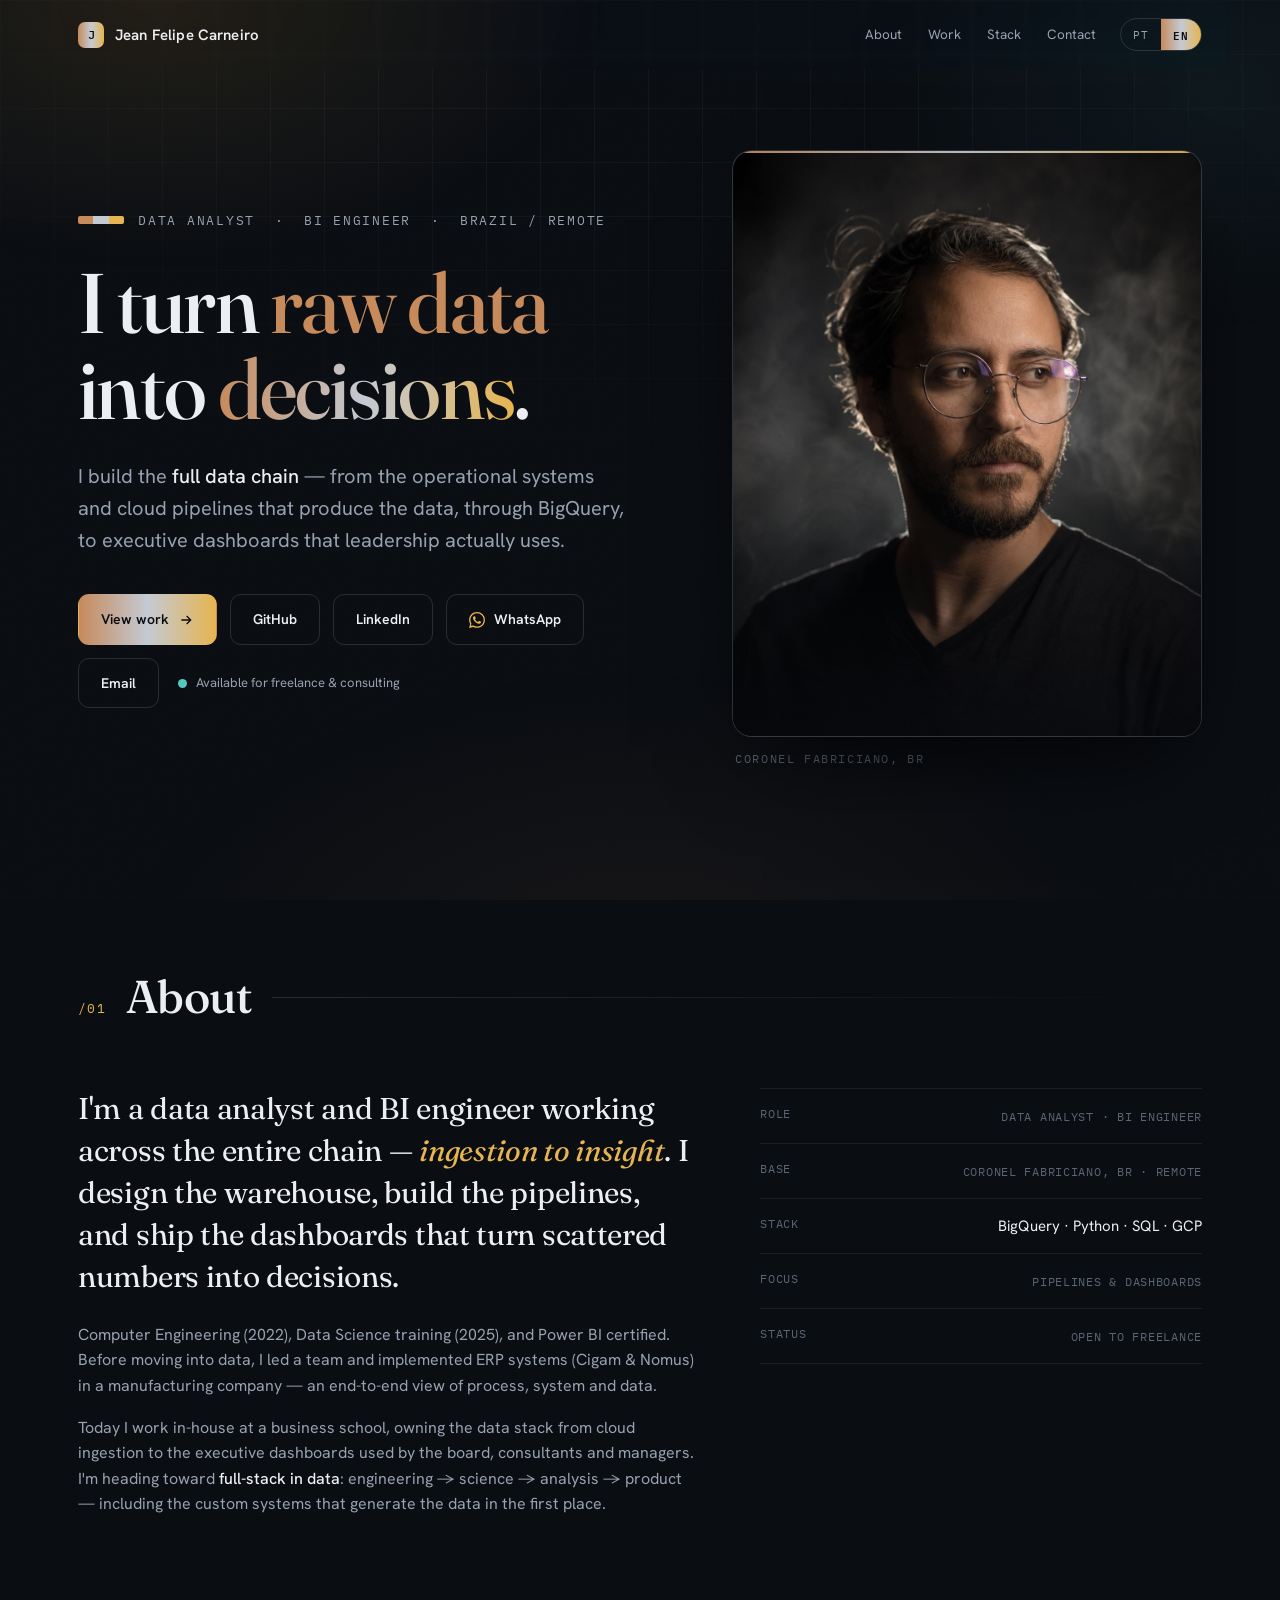
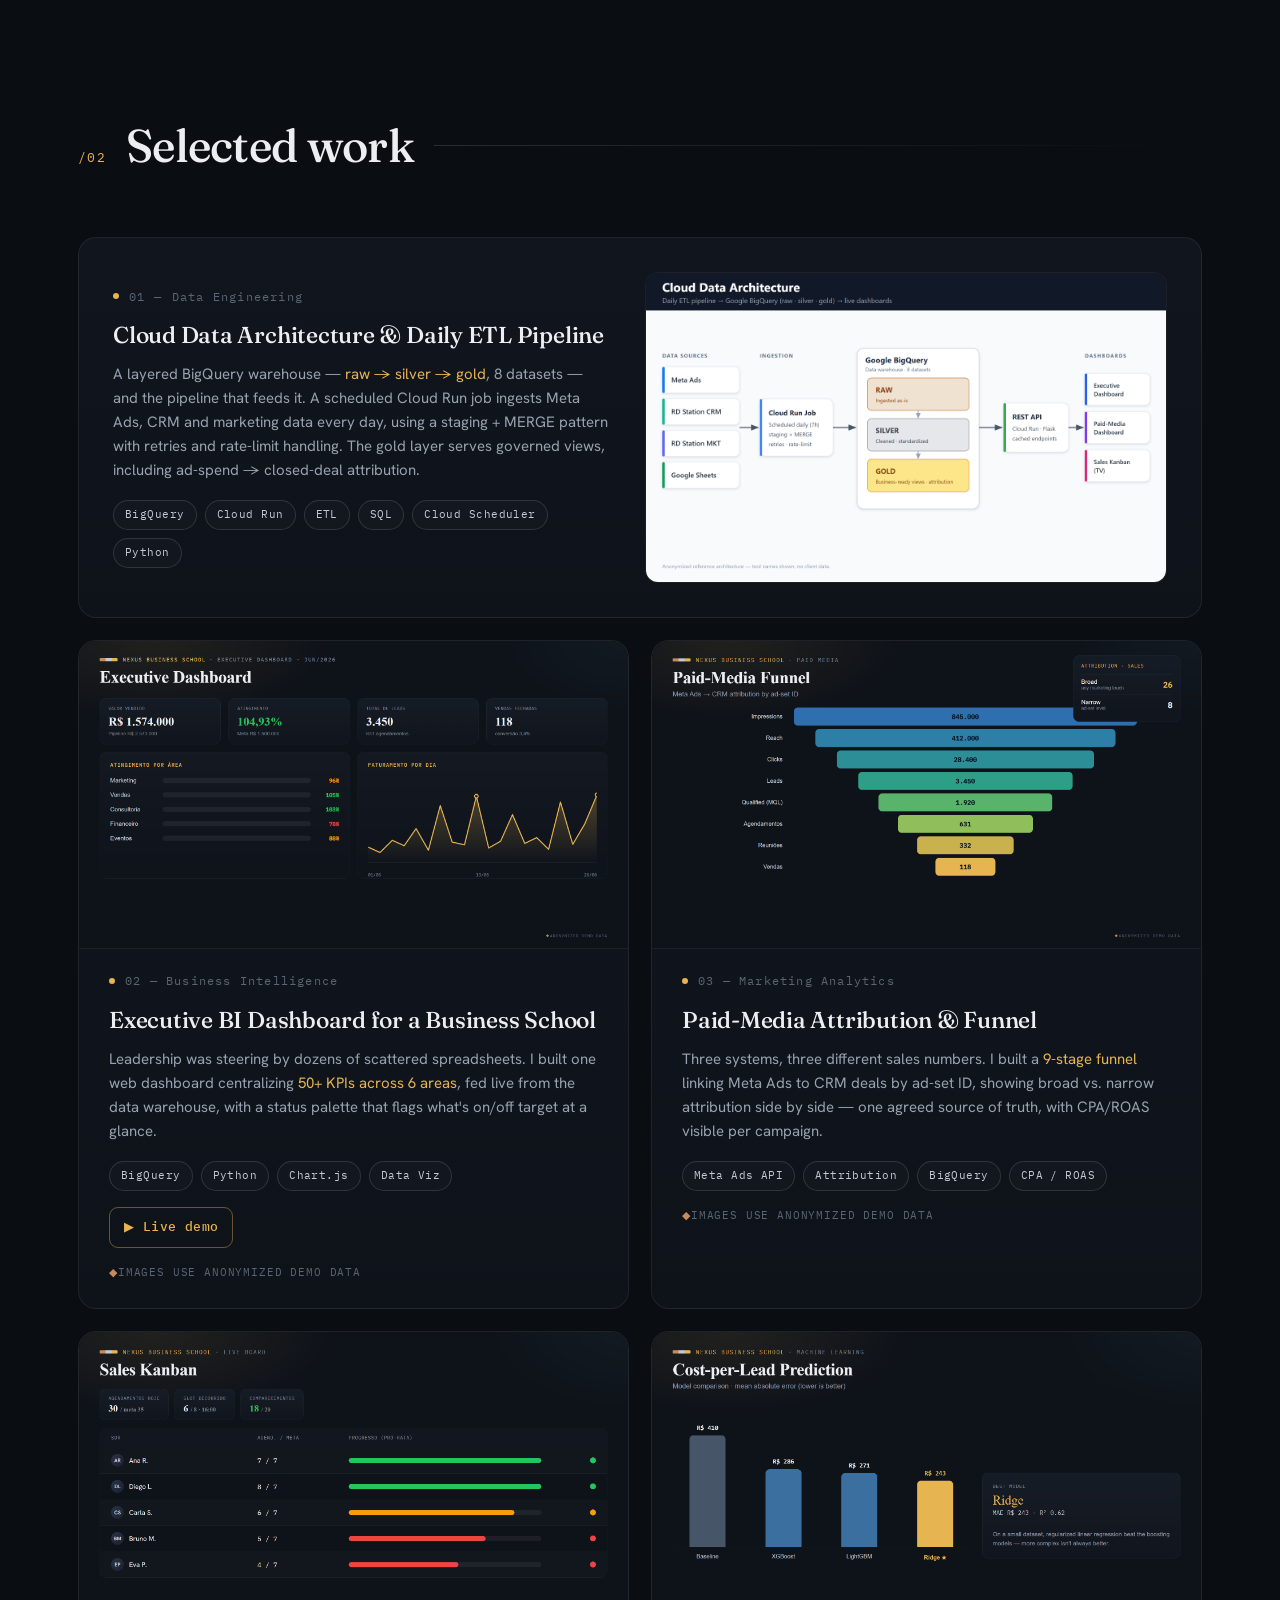
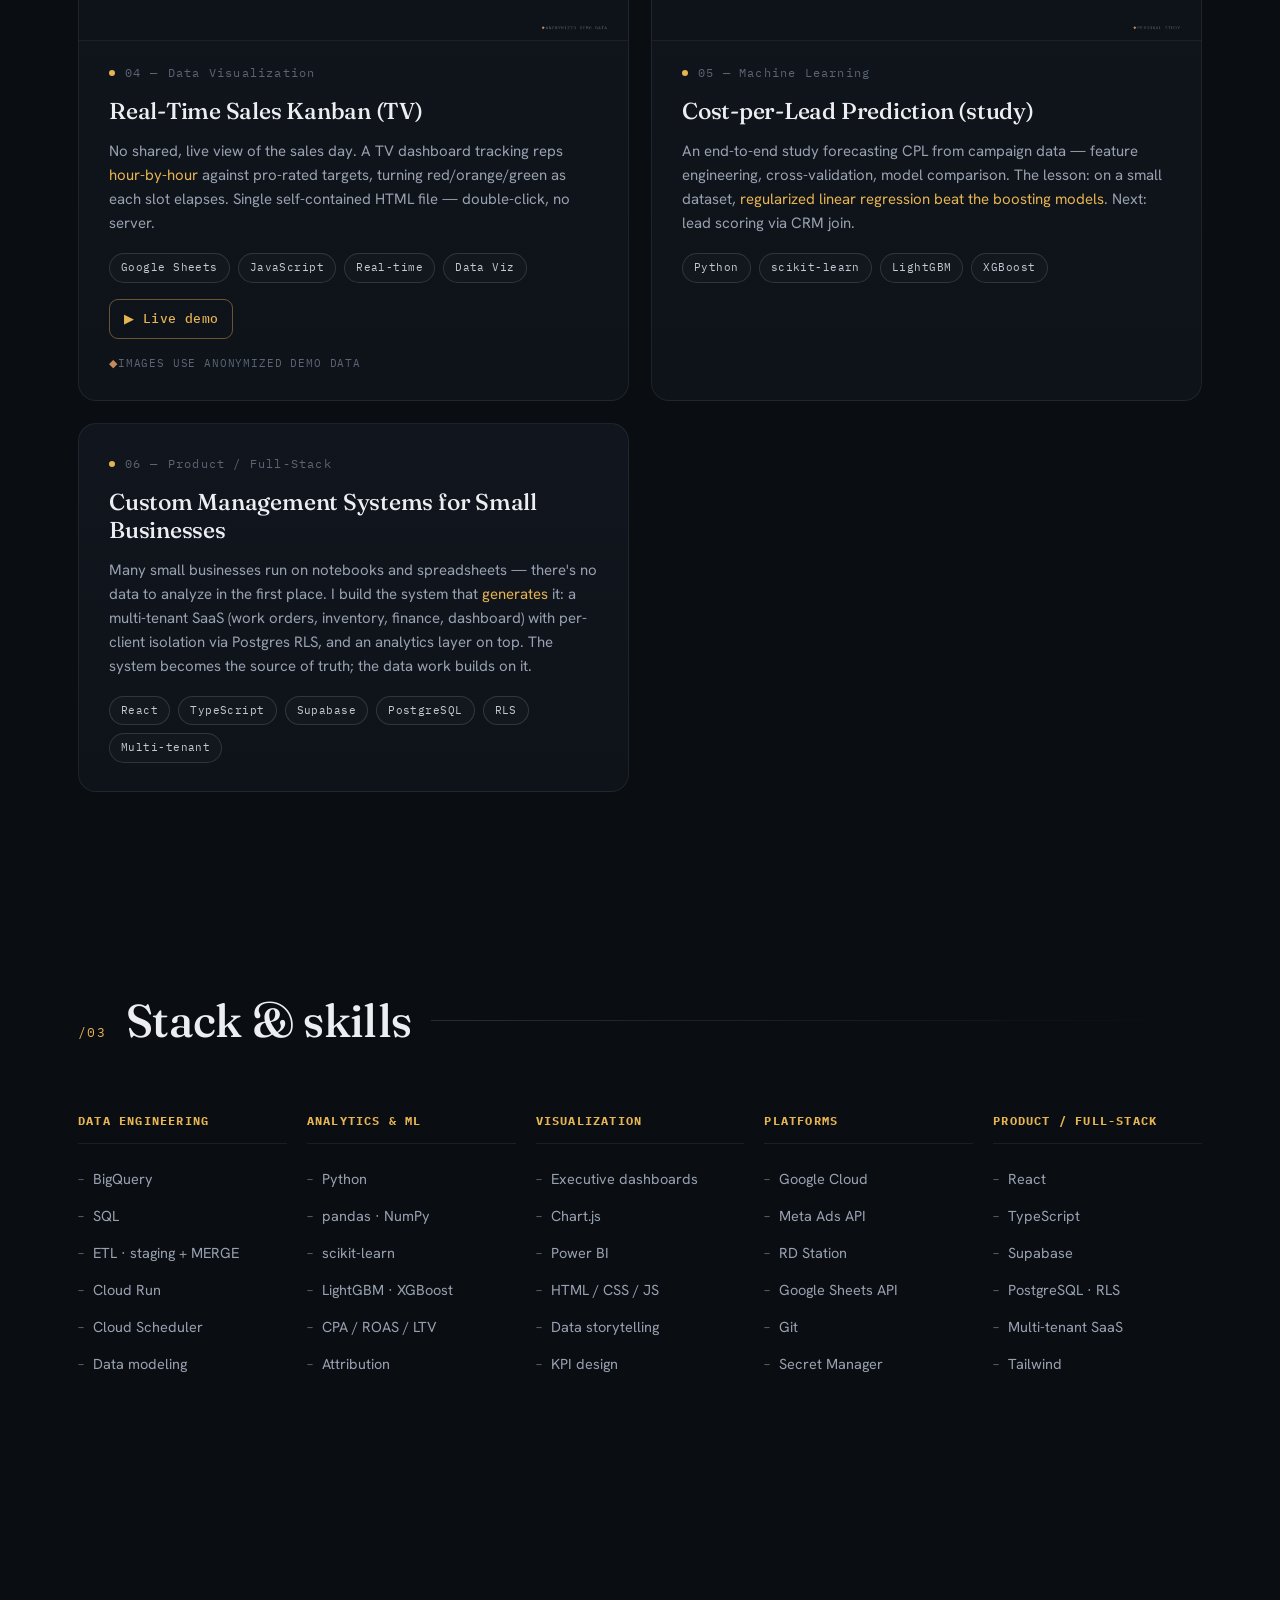
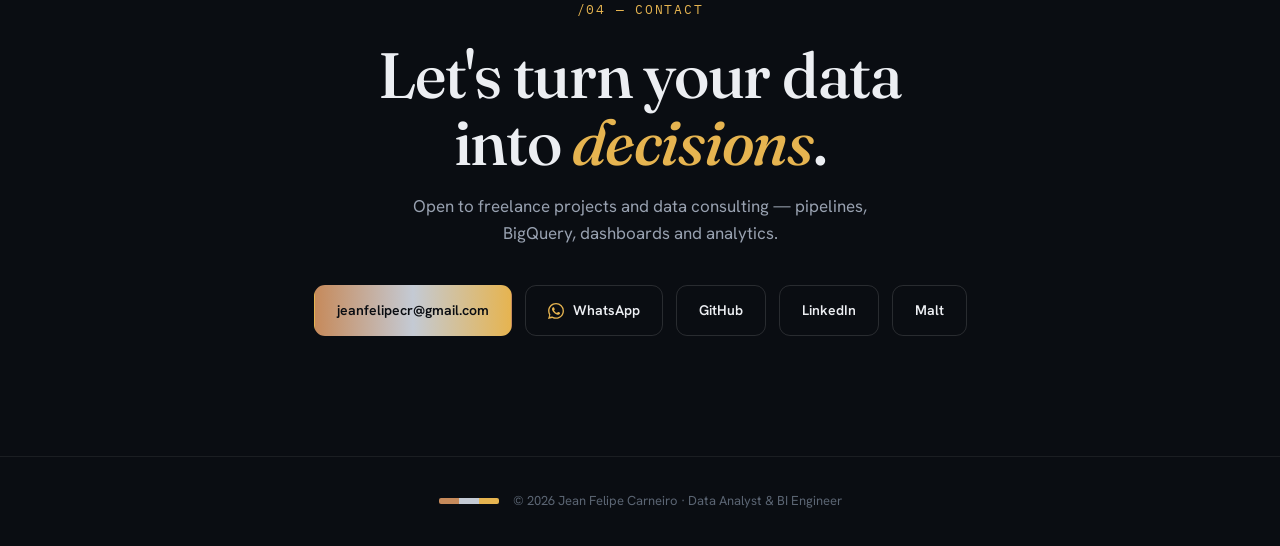
==== index.html @ 0c50093e "Add live Executive BI Dashboard demo (synthetic) + link from work card - demos/executive-dashboard/:" ====
<!DOCTYPE html>
<html lang="pt" data-lang="pt">
<head>
<meta charset="UTF-8">
<meta name="viewport" content="width=device-width, initial-scale=1.0">
<title>Jean Felipe Carneiro — Data Analyst & BI Engineer</title>
<meta name="description" content="Jean Felipe Carneiro — Data Analyst & BI Engineer. I build the full data chain: custom systems, cloud pipelines, BigQuery warehouses and executive dashboards. PT/EN.">
<script>(function(){try{var q=(location.search.match(/[?&]lang=(pt|en)/i)||[])[1];var nav=((navigator.language||navigator.userLanguage||'').toLowerCase().indexOf('pt')===0)?'pt':'en';var s=q||localStorage.getItem('jfc_lang')||nav;document.documentElement.setAttribute('data-lang',s);document.documentElement.setAttribute('lang',s);}catch(e){}})();</script>
<link rel="preconnect" href="https://fonts.googleapis.com">
<link rel="preconnect" href="https://fonts.gstatic.com" crossorigin>
<link href="https://fonts.googleapis.com/css2?family=Fraunces:ital,opsz,wght@0,9..144,400;0,9..144,500;0,9..144,600;1,9..144,400&family=Hanken+Grotesk:wght@400;500;600;700&family=IBM+Plex+Mono:wght@400;500&display=swap" rel="stylesheet">
<style>
  :root{
    --bg:#0A0D12; --bg2:#0E1219; --surface:#11151D; --surface2:#161B26;
    --line:rgba(255,255,255,.07); --line2:rgba(255,255,255,.13);
    --text:#ECEEF2; --muted:#98A1B0; --faint:#5B6573;
    --bronze:#C68A5B; --silver:#C4CAD4; --gold:#E6B450;
    --accent:#E6B450; --cool:#56C7BE;
    --metal:linear-gradient(90deg,var(--bronze),var(--silver),var(--gold));
    --maxw:1180px;
  }
  *{box-sizing:border-box;margin:0;padding:0}
  html{scroll-behavior:smooth}
  body{
    background:var(--bg); color:var(--text);
    font-family:"Hanken Grotesk",sans-serif; font-size:17px; line-height:1.6;
    -webkit-font-smoothing:antialiased; overflow-x:hidden;
  }
  /* ---------- i18n ---------- */
  html[data-lang="en"] .t-pt{display:none}
  html[data-lang="pt"] .t-en{display:none}

  /* ---------- background atmosphere ---------- */
  .bg-grid{
    position:fixed; inset:0; z-index:-2; pointer-events:none; opacity:.5;
    background-image:
      linear-gradient(var(--line) 1px,transparent 1px),
      linear-gradient(90deg,var(--line) 1px,transparent 1px);
    background-size:54px 54px;
    -webkit-mask-image:radial-gradient(ellipse 90% 70% at 50% 0%,#000 35%,transparent 80%);
    mask-image:radial-gradient(ellipse 90% 70% at 50% 0%,#000 35%,transparent 80%);
  }
  .bg-glow{
    position:fixed; inset:0; z-index:-2; pointer-events:none;
    background:
      radial-gradient(60% 50% at 12% 0%,rgba(230,180,80,.10),transparent 60%),
      radial-gradient(50% 45% at 95% 10%,rgba(86,199,190,.06),transparent 60%),
      radial-gradient(70% 60% at 50% 110%,rgba(198,138,91,.07),transparent 60%);
  }
  .bg-grain{
    position:fixed; inset:0; z-index:-1; pointer-events:none; opacity:.04; mix-blend-mode:overlay;
    background-image:url("data:image/svg+xml,%3Csvg xmlns='http://www.w3.org/2000/svg' width='160' height='160'%3E%3Cfilter id='n'%3E%3CfeTurbulence type='fractalNoise' baseFrequency='.8' numOctaves='2'/%3E%3C/filter%3E%3Crect width='100%25' height='100%25' filter='url(%23n)'/%3E%3C/svg%3E");
  }
  /* ---------- layout helpers ---------- */
  .wrap{max-width:var(--maxw); margin:0 auto; padding:0 28px}
  .mono{font-family:"IBM Plex Mono",monospace; font-size:12.5px; letter-spacing:.14em; text-transform:uppercase}
  .metal-text{background:var(--metal); -webkit-background-clip:text; background-clip:text; color:transparent}
  .gold{color:var(--gold)} .bronze{color:var(--bronze)}
  a{color:inherit; text-decoration:none}

  /* ---------- nav ---------- */
  nav{
    position:fixed; top:0; left:0; right:0; z-index:50;
    display:flex; align-items:center; justify-content:space-between;
    padding:18px 28px; max-width:var(--maxw); margin:0 auto;
    backdrop-filter:saturate(140%) blur(2px);
  }
  .brand{display:flex; align-items:center; gap:11px; font-weight:600}
  .brand .dot{width:26px; height:26px; border-radius:7px; background:var(--metal);
    display:grid; place-items:center; color:#0A0D12; font-family:"IBM Plex Mono",monospace; font-weight:500; font-size:12px}
  .brand b{font-weight:600; font-size:15px; letter-spacing:.01em}
  .navright{display:flex; align-items:center; gap:24px}
  .navlinks{display:flex; gap:26px}
  .navlinks a{color:var(--muted); font-size:13.5px; transition:color .2s; position:relative}
  .navlinks a:hover{color:var(--text)}
  .navlinks a::after{content:""; position:absolute; left:0; bottom:-5px; height:1px; width:0; background:var(--gold); transition:width .25s}
  .navlinks a:hover::after{width:100%}
  .langtog{display:inline-flex; border:1px solid var(--line2); border-radius:999px; overflow:hidden}
  .langtog button{background:transparent; border:0; color:var(--muted); font-family:"IBM Plex Mono",monospace;
    font-size:11px; letter-spacing:.08em; padding:6px 12px; cursor:pointer; transition:.2s}
  .langtog button:hover{color:var(--text)}
  html[data-lang="pt"] .langtog button[data-l="pt"],
  html[data-lang="en"] .langtog button[data-l="en"]{background:var(--metal); color:#0A0D12; font-weight:600}
  @media(max-width:720px){.navlinks{display:none}}

  /* ---------- hero ---------- */
  header{position:relative; padding:150px 0 96px; min-height:94vh; display:flex; align-items:center}
  .hero-inner{display:grid; grid-template-columns:1.12fr .88fr; gap:56px; align-items:center; width:100%}
  .hero-eyebrow{display:flex; align-items:center; gap:14px; color:var(--muted); margin-bottom:30px}
  .hero-eyebrow .bar{display:inline-flex; height:8px; border-radius:2px; overflow:hidden; width:46px}
  .hero-eyebrow .bar i{flex:1}
  .hero-eyebrow .bar i:nth-child(1){background:var(--bronze)}
  .hero-eyebrow .bar i:nth-child(2){background:var(--silver)}
  .hero-eyebrow .bar i:nth-child(3){background:var(--gold)}
  h1{
    font-family:"Fraunces",serif; font-weight:500; line-height:1.02; letter-spacing:-.02em;
    font-size:clamp(42px,6.6vw,92px); margin-bottom:28px; max-width:15ch;
  }
  .hero-sub{font-size:clamp(16px,2vw,20px); color:var(--muted); max-width:50ch; margin-bottom:38px}
  .hero-sub b{color:var(--text); font-weight:500}
  .cta{display:flex; flex-wrap:wrap; gap:13px; align-items:center}
  .btn{
    display:inline-flex; align-items:center; gap:9px; padding:13px 22px; border-radius:11px;
    font-size:14px; font-weight:600; border:1px solid var(--line2); color:var(--text);
    transition:transform .2s, border-color .2s, background .2s;
  }
  .btn svg{width:16px; height:16px}
  .btn-primary{background:var(--metal); color:#0A0D12; border-color:transparent}
  .btn:hover{transform:translateY(-2px)}
  .btn-ghost:hover{border-color:var(--gold); background:rgba(230,180,80,.06)}
  .status{display:inline-flex; align-items:center; gap:9px; margin-left:6px; color:var(--muted); font-size:13px}
  .status .pulse{width:9px; height:9px; border-radius:50%; background:var(--cool); box-shadow:0 0 0 0 rgba(86,199,190,.5); animation:pulse 2.4s infinite}
  @keyframes pulse{0%{box-shadow:0 0 0 0 rgba(86,199,190,.45)}70%{box-shadow:0 0 0 9px rgba(86,199,190,0)}100%{box-shadow:0 0 0 0 rgba(86,199,190,0)}}

  /* ---------- hero portrait ---------- */
  .portrait-wrap{position:relative; display:flex; flex-direction:column; gap:13px; align-items:flex-start}
  .portrait{position:relative; width:100%; border:1px solid var(--line2); border-radius:20px; overflow:hidden;
    box-shadow:0 40px 90px -30px rgba(0,0,0,.85); background:linear-gradient(160deg,#171c26,#0b0e14)}
  .portrait::before{content:""; position:absolute; top:0; left:0; right:0; height:2px; background:var(--metal); z-index:3; opacity:.9}
  .portrait::after{content:""; position:absolute; inset:0; z-index:2; pointer-events:none; background:linear-gradient(180deg,transparent 48%,rgba(10,13,18,.62))}
  .portrait img{display:block; width:100%; aspect-ratio:4/5; object-fit:cover; object-position:50% 18%}
  .portrait-cap{color:var(--faint); padding-left:3px; font-size:11.5px}
  @media(max-width:860px){
    .hero-inner{grid-template-columns:1fr; gap:38px}
    .portrait-wrap{order:-1; width:min(320px,76%); margin:0 auto; align-items:center}
    .portrait-cap{text-align:center}
    h1{max-width:18ch}
  }

  /* ---------- section frame ---------- */
  section{padding:96px 0; position:relative}
  .sec-head{display:flex; align-items:baseline; gap:20px; margin-bottom:54px; flex-wrap:wrap}
  .sec-num{font-family:"IBM Plex Mono",monospace; font-size:13px; color:var(--gold); letter-spacing:.1em}
  .sec-title{font-family:"Fraunces",serif; font-weight:500; font-size:clamp(28px,4.4vw,46px); letter-spacing:-.015em}
  .sec-rule{flex:1; height:1px; background:linear-gradient(90deg,var(--line2),transparent); align-self:center; min-width:40px}

  /* ---------- about ---------- */
  .about-grid{display:grid; grid-template-columns:1.4fr 1fr; gap:64px}
  .about-lead{font-family:"Fraunces",serif; font-size:clamp(22px,3vw,30px); line-height:1.4; font-weight:400; letter-spacing:-.01em}
  .about-lead em{font-style:italic; color:var(--gold)}
  .about-body{color:var(--muted); margin-top:24px; font-size:16px}
  .about-body p+p{margin-top:16px}
  .facts{display:flex; flex-direction:column; gap:0; border-top:1px solid var(--line)}
  .fact{display:flex; justify-content:space-between; gap:16px; padding:15px 0; border-bottom:1px solid var(--line)}
  .fact span:first-child{color:var(--faint); font-family:"IBM Plex Mono",monospace; font-size:12px; letter-spacing:.06em; text-transform:uppercase}
  .fact .fv{color:var(--text); text-align:right; font-size:15px}
  @media(max-width:820px){.about-grid{grid-template-columns:1fr; gap:40px}}

  /* ---------- work ---------- */
  .work-grid{display:grid; grid-template-columns:repeat(2,1fr); gap:22px}
  .card{
    position:relative; background:linear-gradient(180deg,var(--surface),var(--bg2));
    border:1px solid var(--line); border-radius:18px; padding:30px 30px 28px;
    transition:transform .3s, border-color .3s; overflow:hidden;
  }
  .card::before{content:""; position:absolute; inset:0 0 auto 0; height:2px; background:var(--metal); opacity:0; transition:opacity .3s; z-index:4}
  .card:hover{transform:translateY(-4px); border-color:var(--line2)}
  .card:hover::before{opacity:1}
  .card.feat{grid-column:1 / -1; display:grid; grid-template-columns:1fr 1.05fr; gap:34px; align-items:center; padding:34px}
  .card-media{margin:-30px -30px 22px; aspect-ratio:16/9; overflow:hidden; border-bottom:1px solid var(--line); background:#0c1016}
  .card-media img{width:100%; height:100%; object-fit:cover; display:block; transition:transform .45s ease}
  .card:hover .card-media img{transform:scale(1.035)}
  .card-idx{font-family:"IBM Plex Mono",monospace; font-size:12px; color:var(--faint); letter-spacing:.1em; margin-bottom:16px; display:flex; align-items:center; gap:10px}
  .card-idx i{display:inline-block; width:6px; height:6px; border-radius:50%; background:var(--gold)}
  .card h3{font-family:"Fraunces",serif; font-weight:500; font-size:23px; line-height:1.2; letter-spacing:-.01em; margin-bottom:13px}
  .card p{color:var(--muted); font-size:15px; margin-bottom:18px}
  .tags{display:flex; flex-wrap:wrap; gap:8px}
  .tag{font-family:"IBM Plex Mono",monospace; font-size:11px; letter-spacing:.04em; color:var(--silver);
    border:1px solid var(--line2); border-radius:999px; padding:5px 11px; background:rgba(255,255,255,.02)}
  .anon{margin-top:16px; font-family:"IBM Plex Mono",monospace; font-size:10.5px; letter-spacing:.08em; text-transform:uppercase; color:var(--faint)}
  .anon::before{content:"\25C6 "; color:var(--bronze)}
  .card-demo{display:inline-flex; align-items:center; gap:8px; margin-top:16px; color:var(--gold);
    font-family:"IBM Plex Mono",monospace; font-size:13px; font-weight:500; letter-spacing:.03em;
    border:1px solid rgba(230,180,80,.42); border-radius:9px; padding:9px 14px; transition:background .2s, border-color .2s, transform .2s}
  .card-demo:hover{background:rgba(230,180,80,.10); border-color:var(--gold); transform:translateY(-1px)}
  .feat-media{border:1px solid var(--line); border-radius:13px; overflow:hidden; background:#0c1016}
  .feat-media img{width:100%; display:block}
  @media(max-width:820px){.work-grid{grid-template-columns:1fr} .card.feat{grid-template-columns:1fr}}

  /* ---------- stack ---------- */
  .stack-grid{display:grid; grid-template-columns:repeat(5,1fr); gap:20px}
  .stack-col h4{font-family:"IBM Plex Mono",monospace; font-size:12px; letter-spacing:.1em; text-transform:uppercase; color:var(--gold); margin-bottom:16px; padding-bottom:12px; border-bottom:1px solid var(--line)}
  .stack-col ul{list-style:none}
  .stack-col li{padding:7px 0; color:var(--muted); font-size:14.5px; display:flex; gap:9px; align-items:baseline}
  .stack-col li::before{content:"\2013"; color:var(--faint)}
  @media(max-width:820px){.stack-grid{grid-template-columns:repeat(2,1fr); gap:28px}}
  @media(max-width:480px){.stack-grid{grid-template-columns:1fr}}

  /* ---------- contact ---------- */
  .contact{text-align:center; padding:120px 0}
  .contact .mono{color:var(--gold); margin-bottom:22px; display:block}
  .contact h2{font-family:"Fraunces",serif; font-weight:500; font-size:clamp(34px,6vw,64px); line-height:1.05; letter-spacing:-.02em; margin-bottom:18px}
  .contact h2 em{font-style:italic; color:var(--gold)}
  .contact p{color:var(--muted); max-width:46ch; margin:0 auto 38px}
  .contact-links{display:flex; flex-wrap:wrap; gap:13px; justify-content:center}

  /* ---------- footer ---------- */
  footer{border-top:1px solid var(--line); padding:34px 0; color:var(--faint); font-size:13px}
  footer .wrap{display:flex; justify-content:center; flex-wrap:wrap; gap:14px; align-items:center}
  footer .metal-bar{display:inline-flex; width:60px; height:6px; border-radius:2px; overflow:hidden}
  footer .metal-bar i{flex:1} footer .metal-bar i:nth-child(1){background:var(--bronze)} footer .metal-bar i:nth-child(2){background:var(--silver)} footer .metal-bar i:nth-child(3){background:var(--gold)}

  /* ---------- reveal ---------- */
  [data-reveal]{opacity:0; transform:translateY(22px); transition:opacity .7s cubic-bezier(.2,.7,.2,1), transform .7s cubic-bezier(.2,.7,.2,1)}
  [data-reveal].in{opacity:1; transform:none}
  .stg>*{opacity:0; transform:translateY(18px); animation:rise .8s cubic-bezier(.2,.7,.2,1) forwards}
  .stg>*:nth-child(1){animation-delay:.05s}.stg>*:nth-child(2){animation-delay:.16s}.stg>*:nth-child(3){animation-delay:.27s}.stg>*:nth-child(4){animation-delay:.38s}.stg>*:nth-child(5){animation-delay:.49s}
  @keyframes rise{to{opacity:1; transform:none}}
  @media(prefers-reduced-motion:reduce){[data-reveal],.stg>*{opacity:1!important; transform:none!important; animation:none!important}}
</style>
</head>
<body>
<svg width="0" height="0" style="position:absolute" aria-hidden="true"><symbol id="ico-wa" viewBox="0 0 24 24"><path d="M.057 24l1.687-6.163a11.867 11.867 0 01-1.587-5.946C.16 5.335 5.495 0 12.05 0a11.82 11.82 0 018.413 3.488 11.82 11.82 0 013.48 8.414c-.003 6.557-5.338 11.892-11.893 11.892a11.9 11.9 0 01-5.688-1.448L.057 24zm6.597-3.807c1.676.995 3.276 1.591 5.392 1.592 5.448 0 9.886-4.434 9.889-9.885.002-5.462-4.415-9.89-9.881-9.892-5.452 0-9.887 4.434-9.889 9.884a9.86 9.86 0 001.51 5.26l-.999 3.648 3.788-.607zm11.387-5.464c-.074-.124-.272-.198-.57-.347-.297-.149-1.758-.868-2.031-.967-.272-.099-.47-.149-.669.149-.198.297-.768.967-.941 1.165-.173.198-.347.223-.644.074-.297-.149-1.255-.462-2.39-1.475-.883-.788-1.48-1.761-1.653-2.059-.173-.297-.018-.458.13-.606.134-.133.298-.347.446-.521.151-.172.2-.296.3-.495.099-.198.05-.372-.025-.521-.075-.148-.669-1.611-.916-2.206-.242-.579-.487-.501-.669-.51l-.57-.01c-.198 0-.52.074-.792.372s-1.04 1.016-1.04 2.479 1.065 2.876 1.213 3.074c.149.198 2.095 3.2 5.076 4.487.709.306 1.263.489 1.694.626.712.226 1.36.194 1.872.118.571-.085 1.758-.719 2.006-1.413.248-.694.248-1.29.173-1.414z"/></symbol></svg>

<div class="bg-grid"></div>
<div class="bg-glow"></div>
<div class="bg-grain"></div>

<nav>
  <a class="brand" href="#top"><span class="dot">J</span><b>Jean&nbsp;Felipe&nbsp;Carneiro</b></a>
  <div class="navright">
    <div class="navlinks">
      <a href="#about"><span class="t-en">About</span><span class="t-pt">Sobre</span></a>
      <a href="#work"><span class="t-en">Work</span><span class="t-pt">Projetos</span></a>
      <a href="#stack">Stack</a>
      <a href="#contact"><span class="t-en">Contact</span><span class="t-pt">Contato</span></a>
    </div>
    <div class="langtog" role="group" aria-label="Language">
      <button type="button" data-l="pt" onclick="setLang('pt')">PT</button>
      <button type="button" data-l="en" onclick="setLang('en')">EN</button>
    </div>
  </div>
</nav>

<header id="top">
  <div class="wrap hero-inner">
    <div class="stg">
      <div class="hero-eyebrow">
        <span class="bar"><i></i><i></i><i></i></span>
        <span class="mono"><span class="t-en">Data Analyst &nbsp;·&nbsp; BI Engineer &nbsp;·&nbsp; Brazil / Remote</span><span class="t-pt">Analista de Dados &nbsp;·&nbsp; Eng. de BI &nbsp;·&nbsp; Brasil / Remoto</span></span>
      </div>
      <h1>
        <span class="t-en">I turn <span class="bronze">raw data</span> into <span class="metal-text">decisions</span>.</span>
        <span class="t-pt">Transformo <span class="bronze">dados brutos</span> em <span class="metal-text">decisões</span>.</span>
      </h1>
      <p class="hero-sub">
        <span class="t-en">I build the <b>full data chain</b> — from the operational systems and cloud pipelines that produce the data, through BigQuery, to executive dashboards that leadership actually uses.</span>
        <span class="t-pt">Construo a <b>cadeia completa de dados</b> — dos sistemas operacionais e pipelines na nuvem que produzem o dado, passando pelo BigQuery, aos dashboards executivos que a liderança realmente usa.</span>
      </p>
      <div class="cta">
        <a class="btn btn-primary" href="#work"><span class="t-en">View work</span><span class="t-pt">Ver projetos</span>
          <svg viewBox="0 0 24 24" fill="none" stroke="currentColor" stroke-width="2"><path d="M5 12h14M13 6l6 6-6 6"/></svg></a>
        <a class="btn btn-ghost" href="https://github.com/jeanfelipecr-DS" target="_blank" rel="noopener">GitHub</a>
        <a class="btn btn-ghost" href="https://www.linkedin.com/in/jean-felipe-b7b3b5197/" target="_blank" rel="noopener">LinkedIn</a>
        <a class="btn btn-ghost t-en" href="https://wa.me/5531997884757?text=Hi%20Jean!%20I%20saw%20your%20portfolio%20and%20would%20like%20to%20talk." target="_blank" rel="noopener"><svg fill="#E6B450"><use href="#ico-wa"></use></svg>WhatsApp</a>
        <a class="btn btn-ghost t-pt" href="https://wa.me/5531997884757?text=Oi%20Jean!%20Vi%20seu%20portf%C3%B3lio%20e%20gostaria%20de%20conversar." target="_blank" rel="noopener"><svg fill="#E6B450"><use href="#ico-wa"></use></svg>WhatsApp</a>
        <a class="btn btn-ghost" href="mailto:jeanfelipecr@gmail.com">Email</a>
        <span class="status"><span class="pulse"></span><span class="t-en">Available for freelance &amp; consulting</span><span class="t-pt">Disponível para freelance e consultoria</span></span>
      </div>
    </div>
    <div class="portrait-wrap" data-reveal>
      <div class="portrait">
        <img src="assets/jean.jpg" alt="Jean Felipe Carneiro">
      </div>
      <span class="portrait-cap mono">Coronel Fabriciano, BR</span>
    </div>
  </div>
</header>

<section id="about">
  <div class="wrap">
    <div class="sec-head" data-reveal>
      <span class="sec-num">/01</span><span class="sec-title"><span class="t-en">About</span><span class="t-pt">Sobre</span></span><span class="sec-rule"></span>
    </div>
    <div class="about-grid">
      <div data-reveal>
        <p class="about-lead">
          <span class="t-en">I'm a data analyst and BI engineer working across the entire chain — <em>ingestion to insight</em>. I design the warehouse, build the pipelines, and ship the dashboards that turn scattered numbers into decisions.</span>
          <span class="t-pt">Sou analista de dados e engenheiro de BI atuando na cadeia inteira — <em>da ingestão ao insight</em>. Projeto o data warehouse, construo os pipelines e entrego os dashboards que transformam números espalhados em decisões.</span>
        </p>
        <div class="about-body">
          <span class="t-en">
            <p>Computer Engineering (2022), Data Science training (2025), and Power BI certified. Before moving into data, I led a team and implemented ERP systems (Cigam &amp; Nomus) in a manufacturing company — an end-to-end view of process, system and data.</p>
            <p>Today I work in-house at a business school, owning the data stack from cloud ingestion to the executive dashboards used by the board, consultants and managers. I'm heading toward <strong style="color:var(--text);font-weight:500">full-stack in data</strong>: engineering → science → analysis → product — including the custom systems that generate the data in the first place.</p>
          </span>
          <span class="t-pt">
            <p>Engenheiro da Computação (2022), com formação em Ciência de Dados (2025) e certificação em Power BI. Antes da virada para dados, liderei equipe e implementei sistemas ERP (Cigam e Nomus) numa indústria — uma visão de processo, sistema e dado de ponta a ponta.</p>
            <p>Hoje atuo numa escola de negócios, dono da stack de dados — da ingestão na nuvem aos dashboards executivos usados pela diretoria, consultores e gestores. Caminho para ser <strong style="color:var(--text);font-weight:500">full-stack em dados</strong>: engenharia → ciência → análise → produto — incluindo os sistemas sob medida que geram o dado na origem.</p>
          </span>
        </div>
      </div>
      <div class="facts" data-reveal>
        <div class="fact"><span><span class="t-en">Role</span><span class="t-pt">Função</span></span><span class="fv"><span class="t-en">Data Analyst · BI Engineer</span><span class="t-pt">Analista de Dados · Eng. de BI</span></span></div>
        <div class="fact"><span><span class="t-en">Base</span><span class="t-pt">Local</span></span><span class="fv"><span class="t-en">Coronel Fabriciano, BR · Remote</span><span class="t-pt">Coronel Fabriciano, BR · Remoto</span></span></div>
        <div class="fact"><span>Stack</span><span class="fv">BigQuery · Python · SQL · GCP</span></div>
        <div class="fact"><span><span class="t-en">Focus</span><span class="t-pt">Foco</span></span><span class="fv"><span class="t-en">Pipelines &amp; dashboards</span><span class="t-pt">Pipelines e dashboards</span></span></div>
        <div class="fact"><span>Status</span><span class="fv"><span class="t-en">Open to freelance</span><span class="t-pt">Aberto a freelance</span></span></div>
      </div>
    </div>
  </div>
</section>

<section id="work">
  <div class="wrap">
    <div class="sec-head" data-reveal>
      <span class="sec-num">/02</span><span class="sec-title"><span class="t-en">Selected work</span><span class="t-pt">Projetos selecionados</span></span><span class="sec-rule"></span>
    </div>
    <div class="work-grid">

      <article class="card feat" data-reveal>
        <div>
          <div class="card-idx"><i></i>01 — <span class="t-en">Data Engineering</span><span class="t-pt">Engenharia de Dados</span></div>
          <h3><span class="t-en">Cloud Data Architecture &amp; Daily ETL Pipeline</span><span class="t-pt">Arquitetura de Dados na Nuvem e Pipeline de ETL Diário</span></h3>
          <p>
            <span class="t-en">A layered BigQuery warehouse — <span class="gold">raw → silver → gold</span>, 8 datasets — and the pipeline that feeds it. A scheduled Cloud Run job ingests Meta Ads, CRM and marketing data every day, using a staging + MERGE pattern with retries and rate-limit handling. The gold layer serves governed views, including ad-spend → closed-deal attribution.</span>
            <span class="t-pt">Um data warehouse em camadas no BigQuery — <span class="gold">raw → silver → gold</span>, 8 datasets — e o pipeline que o alimenta. Um job agendado no Cloud Run ingere Meta Ads, CRM e marketing todos os dias, com padrão staging + MERGE, retries e tratamento de rate limit. A camada gold serve views governadas, incluindo atribuição de investimento → venda.</span>
          </p>
          <div class="tags">
            <span class="tag">BigQuery</span><span class="tag">Cloud Run</span><span class="tag">ETL</span><span class="tag">SQL</span><span class="tag">Cloud Scheduler</span><span class="tag">Python</span>
          </div>
        </div>
        <div class="feat-media"><img src="assets/arquitetura-dados.png" alt="Cloud data architecture diagram" loading="lazy"></div>
      </article>

      <article class="card" data-reveal>
        <div class="card-media"><img src="assets/cover-bi.png" alt="Executive dashboard mockup" loading="lazy"></div>
        <div class="card-idx"><i></i>02 — Business Intelligence</div>
        <h3><span class="t-en">Executive BI Dashboard for a Business School</span><span class="t-pt">Dashboard Executivo de BI para uma Escola de Negócios</span></h3>
        <p>
          <span class="t-en">Leadership was steering by dozens of scattered spreadsheets. I built one web dashboard centralizing <span class="gold">50+ KPIs across 6 areas</span>, fed live from the data warehouse, with a status palette that flags what's on/off target at a glance.</span>
          <span class="t-pt">A liderança decidia com dezenas de planilhas espalhadas. Construí um único dashboard web centralizando <span class="gold">50+ KPIs em 6 áreas</span>, alimentado ao vivo pelo data warehouse, com paleta de status que sinaliza num relance o que está dentro/fora da meta.</span>
        </p>
        <div class="tags"><span class="tag">BigQuery</span><span class="tag">Python</span><span class="tag">Chart.js</span><span class="tag">Data Viz</span></div>
        <a class="card-demo" href="demos/executive-dashboard/" target="_blank" rel="noopener"><span class="t-en">▶ Live demo</span><span class="t-pt">▶ Ver demo ao vivo</span></a>
        <div class="anon"><span class="t-en">Images use anonymized demo data</span><span class="t-pt">Imagens com dados fictícios</span></div>
      </article>

      <article class="card" data-reveal>
        <div class="card-media"><img src="assets/cover-funnel.png" alt="Paid-media funnel mockup" loading="lazy"></div>
        <div class="card-idx"><i></i>03 — Marketing Analytics</div>
        <h3><span class="t-en">Paid-Media Attribution &amp; Funnel</span><span class="t-pt">Mídia Paga: Atribuição e Funil</span></h3>
        <p>
          <span class="t-en">Three systems, three different sales numbers. I built a <span class="gold">9-stage funnel</span> linking Meta Ads to CRM deals by ad-set ID, showing broad vs. narrow attribution side by side — one agreed source of truth, with CPA/ROAS visible per campaign.</span>
          <span class="t-pt">Três sistemas, três números de vendas diferentes. Construí um <span class="gold">funil de 9 etapas</span> ligando Meta Ads às vendas do CRM por ID de conjunto, mostrando atribuição ampla vs. estrita lado a lado — uma fonte única, com CPA/ROAS por campanha.</span>
        </p>
        <div class="tags"><span class="tag">Meta Ads API</span><span class="tag">Attribution</span><span class="tag">BigQuery</span><span class="tag">CPA / ROAS</span></div>
        <div class="anon"><span class="t-en">Images use anonymized demo data</span><span class="t-pt">Imagens com dados fictícios</span></div>
      </article>

      <article class="card" data-reveal>
        <div class="card-media"><img src="assets/cover-kanban.png" alt="Sales kanban TV board mockup" loading="lazy"></div>
        <div class="card-idx"><i></i>04 — <span class="t-en">Data Visualization</span><span class="t-pt">Visualização de Dados</span></div>
        <h3><span class="t-en">Real-Time Sales Kanban (TV)</span><span class="t-pt">Kanban Comercial em Tempo Real (TV)</span></h3>
        <p>
          <span class="t-en">No shared, live view of the sales day. A TV dashboard tracking reps <span class="gold">hour-by-hour</span> against pro-rated targets, turning red/orange/green as each slot elapses. Single self-contained HTML file — double-click, no server.</span>
          <span class="t-pt">Sem visão compartilhada e ao vivo do dia. Um painel de TV acompanhando o time <span class="gold">hora a hora</span> contra metas proporcionais, ficando vermelho/laranja/verde conforme cada faixa decorre. Um único HTML autocontido — clique duplo, sem servidor.</span>
        </p>
        <div class="tags"><span class="tag">Google Sheets</span><span class="tag">JavaScript</span><span class="tag">Real-time</span><span class="tag">Data Viz</span></div>
        <a class="card-demo" href="demos/sales-kanban/" target="_blank" rel="noopener"><span class="t-en">▶ Live demo</span><span class="t-pt">▶ Ver demo ao vivo</span></a>
        <div class="anon"><span class="t-en">Images use anonymized demo data</span><span class="t-pt">Imagens com dados fictícios</span></div>
      </article>

      <article class="card" data-reveal>
        <div class="card-media"><img src="assets/cover-ml.png" alt="Cost-per-lead model comparison chart" loading="lazy"></div>
        <div class="card-idx"><i></i>05 — Machine Learning</div>
        <h3><span class="t-en">Cost-per-Lead Prediction (study)</span><span class="t-pt">Previsão de Custo por Lead (estudo)</span></h3>
        <p>
          <span class="t-en">An end-to-end study forecasting CPL from campaign data — feature engineering, cross-validation, model comparison. The lesson: on a small dataset, <span class="gold">regularized linear regression beat the boosting models</span>. Next: lead scoring via CRM join.</span>
          <span class="t-pt">Estudo de ponta a ponta prevendo o CPL a partir de dados de campanha — feature engineering, validação cruzada, comparação de modelos. A lição: com poucos dados, a <span class="gold">regressão linear regularizada venceu os modelos de boosting</span>. Próximo: lead scoring com join no CRM.</span>
        </p>
        <div class="tags"><span class="tag">Python</span><span class="tag">scikit-learn</span><span class="tag">LightGBM</span><span class="tag">XGBoost</span></div>
      </article>

      <article class="card" data-reveal>
        <div class="card-idx"><i></i>06 — <span class="t-en">Product / Full-Stack</span><span class="t-pt">Produto / Full-Stack</span></div>
        <h3><span class="t-en">Custom Management Systems for Small Businesses</span><span class="t-pt">Sistemas de Gestão sob medida para Pequenos Negócios</span></h3>
        <p>
          <span class="t-en">Many small businesses run on notebooks and spreadsheets — there's no data to analyze in the first place. I build the system that <span class="gold">generates</span> it: a multi-tenant SaaS (work orders, inventory, finance, dashboard) with per-client isolation via Postgres RLS, and an analytics layer on top. The system becomes the source of truth; the data work builds on it.</span>
          <span class="t-pt">Muito pequeno negócio roda no caderno e na planilha — não há dado pra analisar. Construo o sistema que <span class="gold">gera</span> esse dado: um SaaS multi-tenant (ordens de serviço, estoque, financeiro, painel) com isolamento por cliente via RLS no Postgres, e uma camada de análise em cima. O sistema vira a fonte; o trabalho de dados entra depois.</span>
        </p>
        <div class="tags"><span class="tag">React</span><span class="tag">TypeScript</span><span class="tag">Supabase</span><span class="tag">PostgreSQL</span><span class="tag">RLS</span><span class="tag">Multi-tenant</span></div>
      </article>

    </div>
  </div>
</section>

<section id="stack">
  <div class="wrap">
    <div class="sec-head" data-reveal>
      <span class="sec-num">/03</span><span class="sec-title"><span class="t-en">Stack &amp; skills</span><span class="t-pt">Stack e competências</span></span><span class="sec-rule"></span>
    </div>
    <div class="stack-grid" data-reveal>
      <div class="stack-col">
        <h4><span class="t-en">Data Engineering</span><span class="t-pt">Engenharia de Dados</span></h4>
        <ul><li>BigQuery</li><li>SQL</li><li>ETL · staging + MERGE</li><li>Cloud Run</li><li>Cloud Scheduler</li><li><span class="t-en">Data modeling</span><span class="t-pt">Modelagem de dados</span></li></ul>
      </div>
      <div class="stack-col">
        <h4><span class="t-en">Analytics &amp; ML</span><span class="t-pt">Análise e ML</span></h4>
        <ul><li>Python</li><li>pandas · NumPy</li><li>scikit-learn</li><li>LightGBM · XGBoost</li><li>CPA / ROAS / LTV</li><li><span class="t-en">Attribution</span><span class="t-pt">Atribuição</span></li></ul>
      </div>
      <div class="stack-col">
        <h4><span class="t-en">Visualization</span><span class="t-pt">Visualização</span></h4>
        <ul><li><span class="t-en">Executive dashboards</span><span class="t-pt">Dashboards executivos</span></li><li>Chart.js</li><li>Power BI</li><li>HTML / CSS / JS</li><li>Data storytelling</li><li><span class="t-en">KPI design</span><span class="t-pt">Design de KPIs</span></li></ul>
      </div>
      <div class="stack-col">
        <h4><span class="t-en">Platforms</span><span class="t-pt">Plataformas</span></h4>
        <ul><li>Google Cloud</li><li>Meta Ads API</li><li>RD Station</li><li>Google Sheets API</li><li>Git</li><li>Secret Manager</li></ul>
      </div>
      <div class="stack-col">
        <h4><span class="t-en">Product / Full-Stack</span><span class="t-pt">Produto / Full-Stack</span></h4>
        <ul><li>React</li><li>TypeScript</li><li>Supabase</li><li>PostgreSQL · RLS</li><li><span class="t-en">Multi-tenant SaaS</span><span class="t-pt">SaaS multi-tenant</span></li><li>Tailwind</li></ul>
      </div>
    </div>
  </div>
</section>

<section class="contact" id="contact">
  <div class="wrap" data-reveal>
    <span class="mono">/04 — <span class="t-en">Contact</span><span class="t-pt">Contato</span></span>
    <h2>
      <span class="t-en">Let's turn your data<br>into <em>decisions</em>.</span>
      <span class="t-pt">Vamos transformar seus dados<br>em <em>decisões</em>.</span>
    </h2>
    <p>
      <span class="t-en">Open to freelance projects and data consulting — pipelines, BigQuery, dashboards and analytics.</span>
      <span class="t-pt">Aberto a projetos freelance e consultoria de dados — pipelines, BigQuery, dashboards e análises.</span>
    </p>
    <div class="contact-links">
      <a class="btn btn-primary" href="mailto:jeanfelipecr@gmail.com">jeanfelipecr@gmail.com</a>
      <a class="btn btn-ghost t-en" href="https://wa.me/5531997884757?text=Hi%20Jean!%20I%20saw%20your%20portfolio%20and%20would%20like%20to%20talk." target="_blank" rel="noopener"><svg fill="#E6B450"><use href="#ico-wa"></use></svg>WhatsApp</a>
      <a class="btn btn-ghost t-pt" href="https://wa.me/5531997884757?text=Oi%20Jean!%20Vi%20seu%20portf%C3%B3lio%20e%20gostaria%20de%20conversar." target="_blank" rel="noopener"><svg fill="#E6B450"><use href="#ico-wa"></use></svg>WhatsApp</a>
      <a class="btn btn-ghost" href="https://github.com/jeanfelipecr-DS" target="_blank" rel="noopener">GitHub</a>
      <a class="btn btn-ghost" href="https://www.linkedin.com/in/jean-felipe-b7b3b5197/" target="_blank" rel="noopener">LinkedIn</a>
      <a class="btn btn-ghost" href="https://www.malt.com/profile/jeanfelipecarneiro1?origin=site_nav_bar" target="_blank" rel="noopener">Malt</a>
    </div>
  </div>
</section>

<footer>
  <div class="wrap">
    <span class="metal-bar"><i></i><i></i><i></i></span>
    <span>© <span id="yr"></span> Jean Felipe Carneiro · <span class="t-en">Data Analyst &amp; BI Engineer</span><span class="t-pt">Analista de Dados e Eng. de BI</span></span>
  </div>
</footer>

<script>
  document.getElementById('yr').textContent = new Date().getFullYear();
  function setLang(l){document.documentElement.setAttribute('data-lang',l);document.documentElement.setAttribute('lang',l);try{localStorage.setItem('jfc_lang',l)}catch(e){}}
  const io = new IntersectionObserver((es)=>{es.forEach(e=>{if(e.isIntersecting){e.target.classList.add('in'); io.unobserve(e.target)}})},{threshold:.12});
  document.querySelectorAll('[data-reveal]').forEach(el=>io.observe(el));
</script>
</body>
</html>
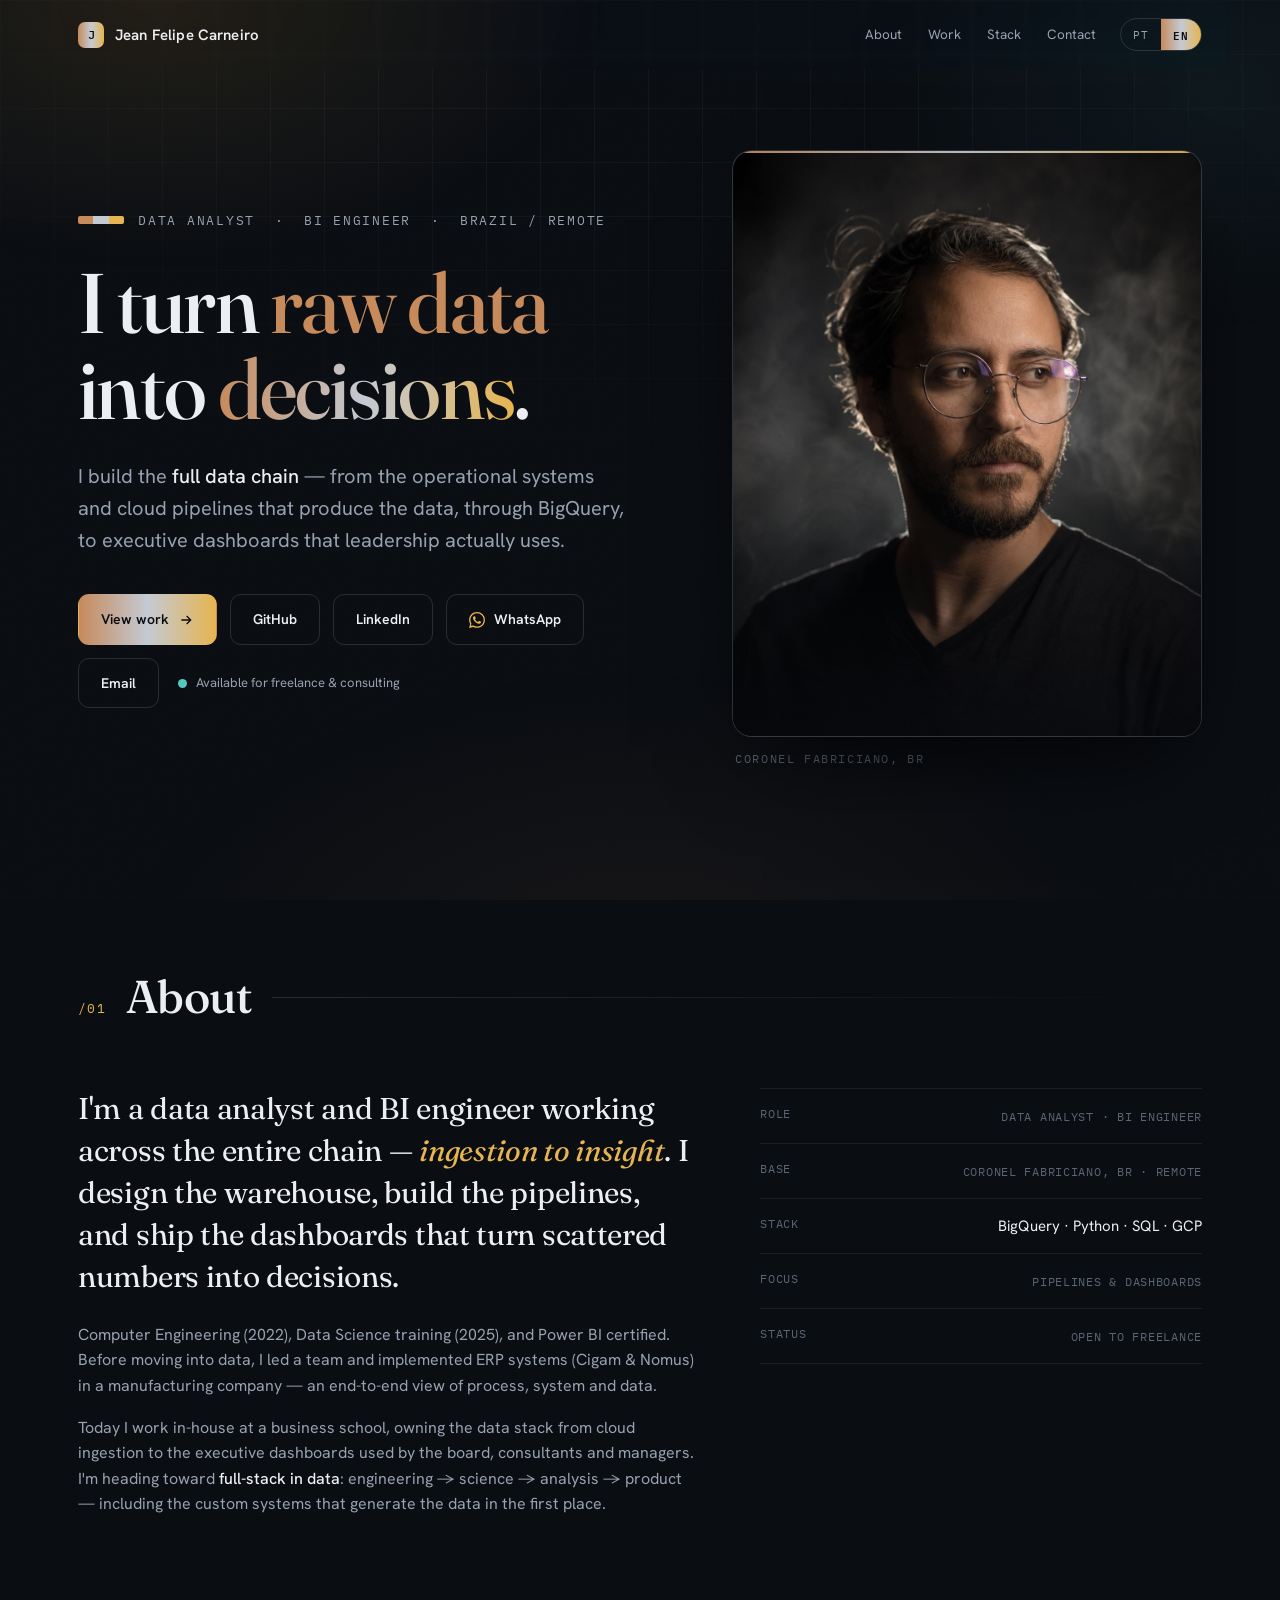
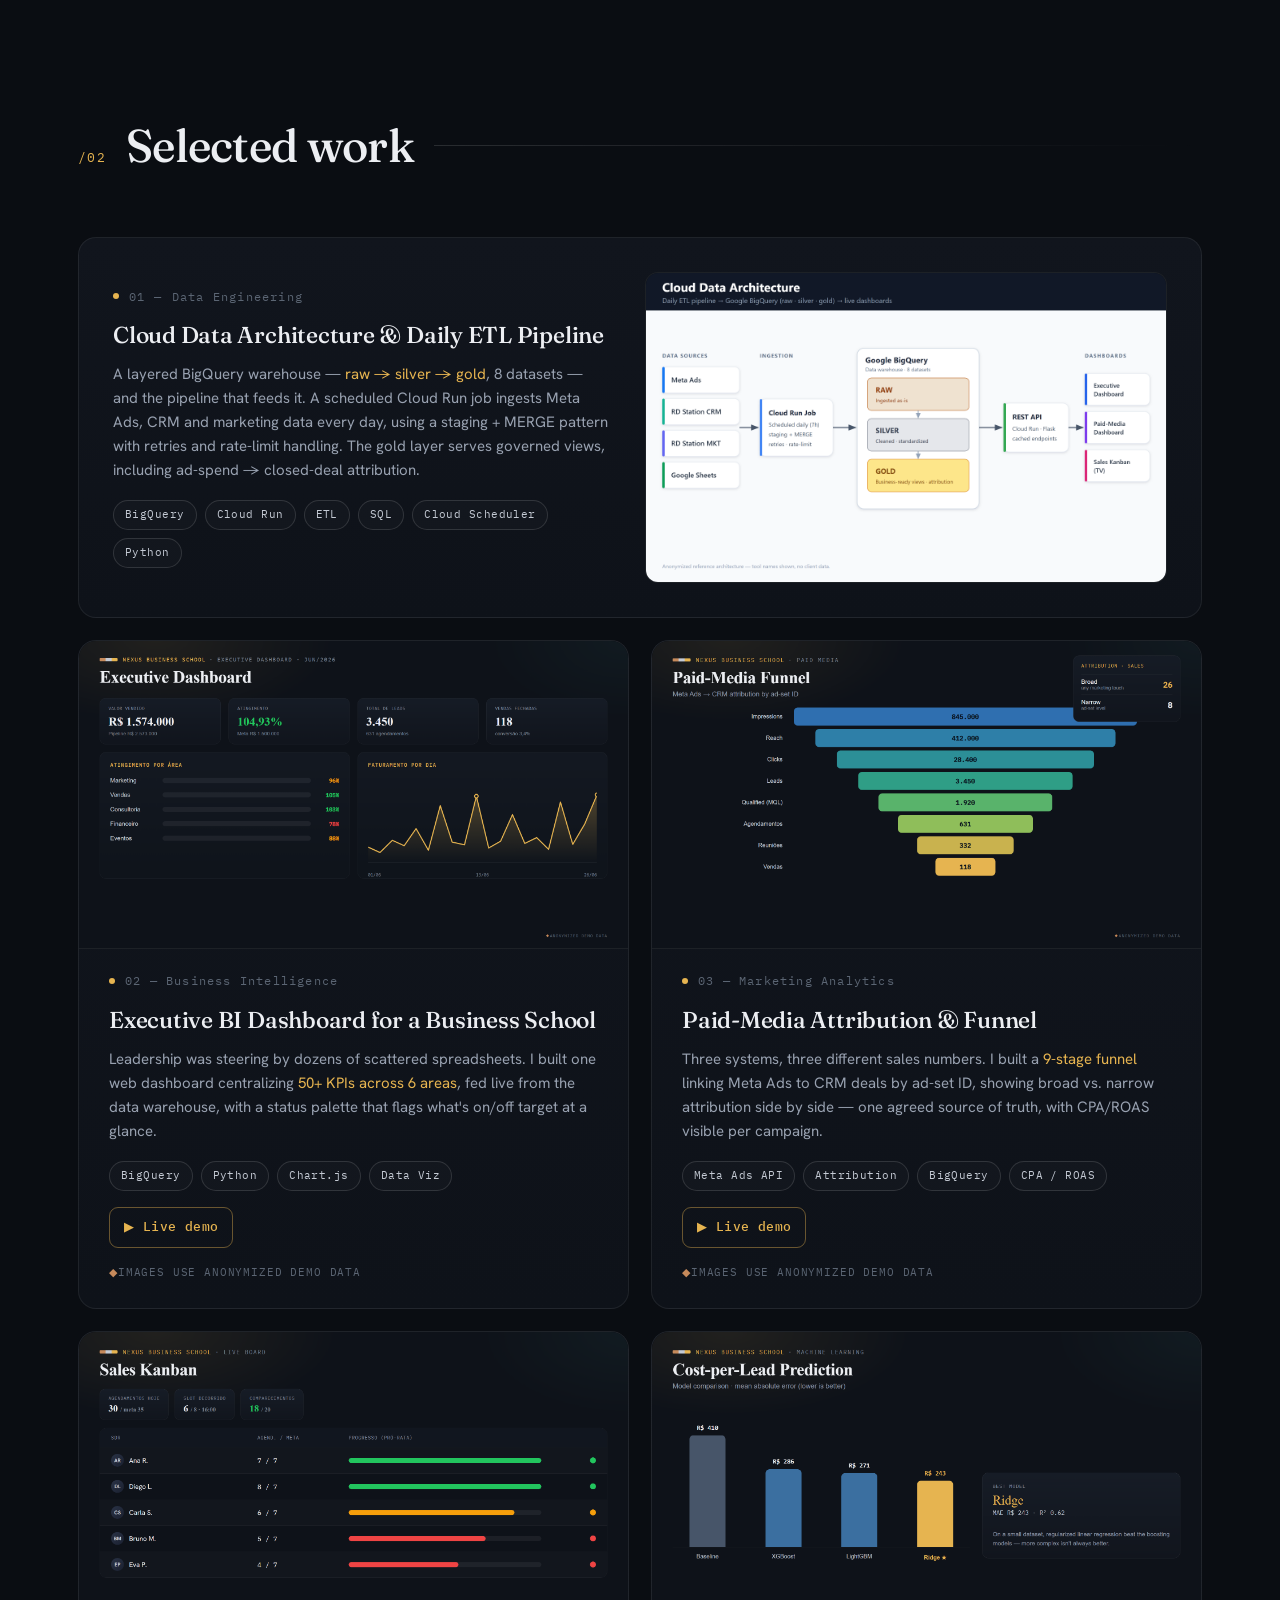
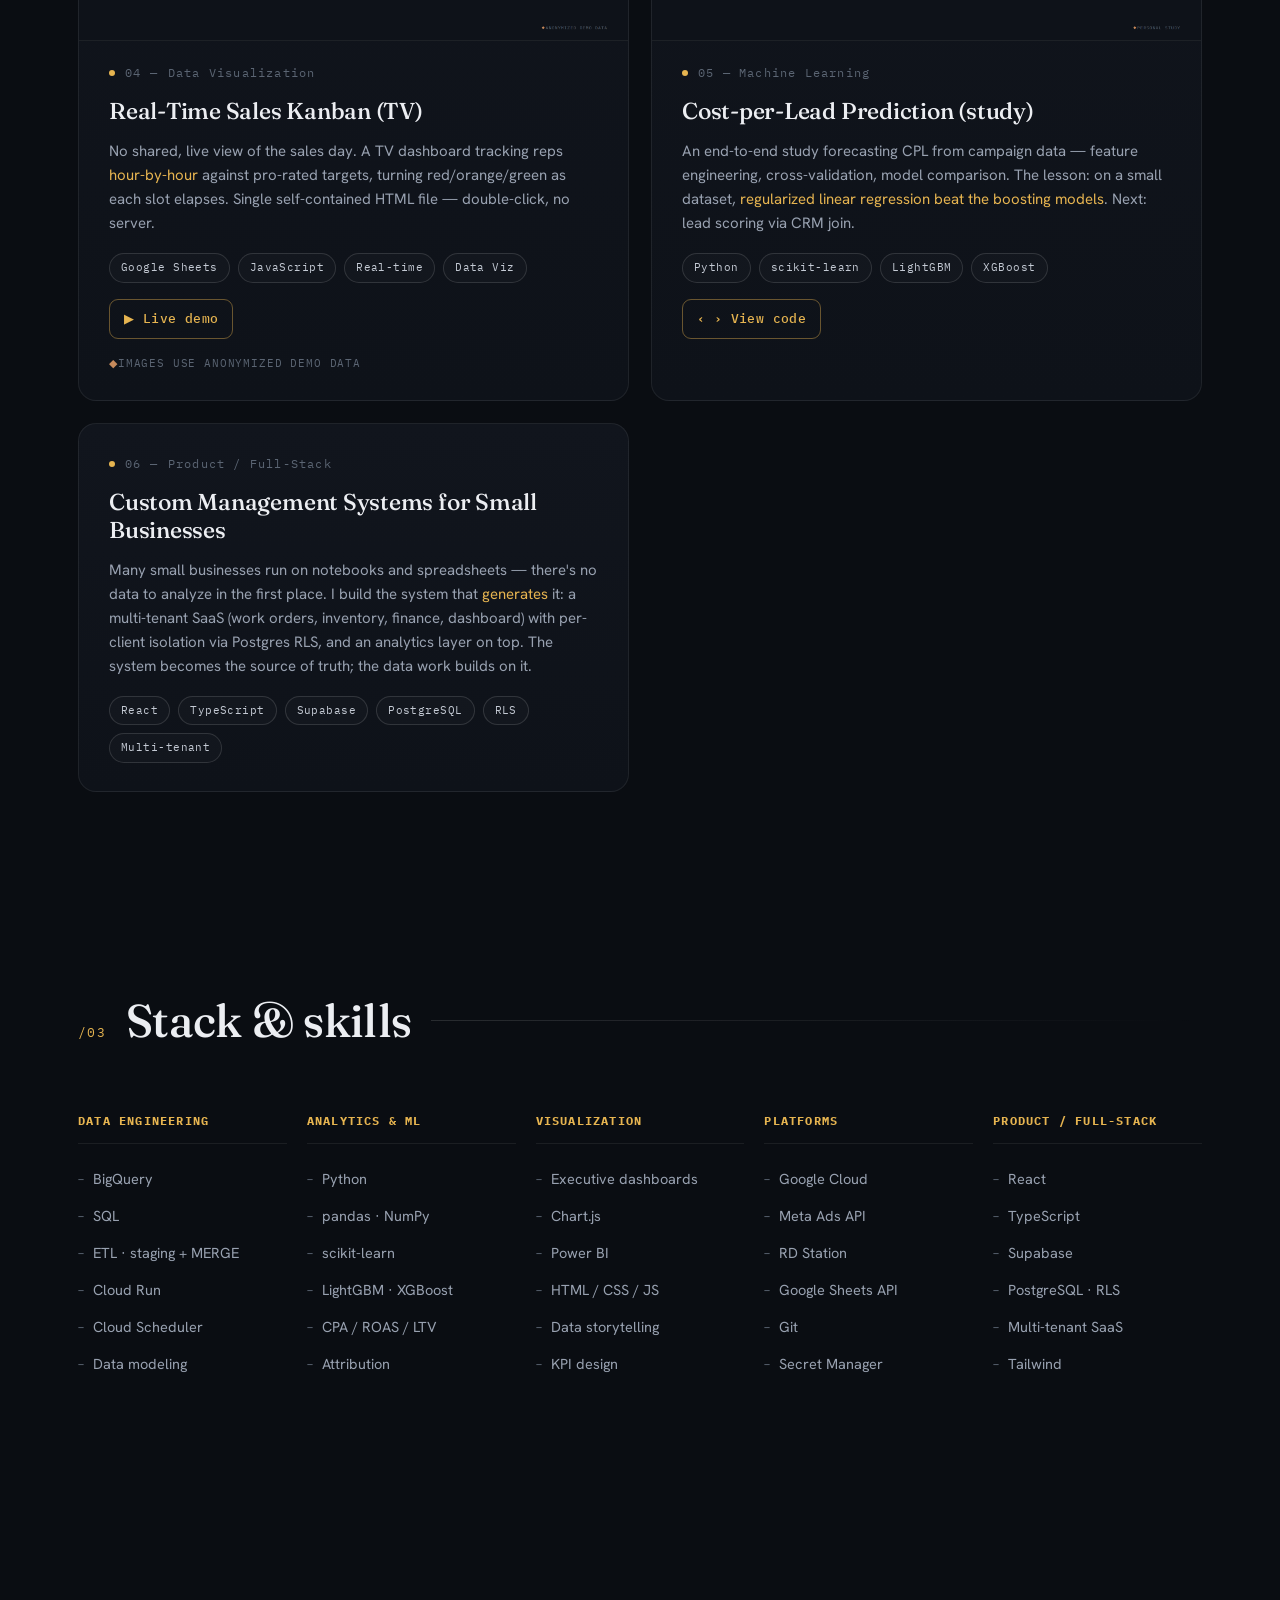
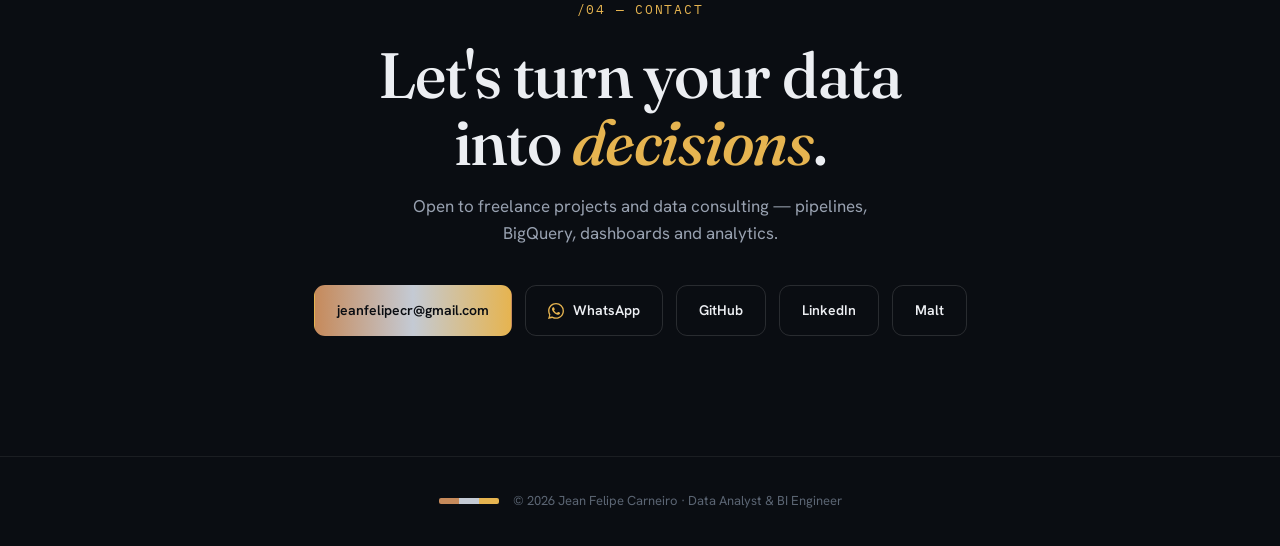
==== commit 1abd9113: "Link card 03 (paid-media funnel demo) and card 05 (ML repo) Co-Authored-By: Claude Opus 4.8 (1M cont" ====
--- a/index.html
+++ b/index.html
@@ -331,7 +331,7 @@
           <span class="t-pt">A liderança decidia com dezenas de planilhas espalhadas. Construí um único dashboard web centralizando <span class="gold">50+ KPIs em 6 áreas</span>, alimentado ao vivo pelo data warehouse, com paleta de status que sinaliza num relance o que está dentro/fora da meta.</span>
         </p>
         <div class="tags"><span class="tag">BigQuery</span><span class="tag">Python</span><span class="tag">Chart.js</span><span class="tag">Data Viz</span></div>
-        <a class="card-demo" href="demos/executive-dashboard/" target="_blank" rel="noopener"><span class="t-en">▶ Live demo</span><span class="t-pt">▶ Ver demo ao vivo</span></a>
+        <a class="card-demo" href="https://jeanfelipecr-ds.github.io/executive-bi-dashboard/" target="_blank" rel="noopener"><span class="t-en">▶ Live demo</span><span class="t-pt">▶ Ver demo ao vivo</span></a>
         <div class="anon"><span class="t-en">Images use anonymized demo data</span><span class="t-pt">Imagens com dados fictícios</span></div>
       </article>
 
@@ -344,6 +344,7 @@
           <span class="t-pt">Três sistemas, três números de vendas diferentes. Construí um <span class="gold">funil de 9 etapas</span> ligando Meta Ads às vendas do CRM por ID de conjunto, mostrando atribuição ampla vs. estrita lado a lado — uma fonte única, com CPA/ROAS por campanha.</span>
         </p>
         <div class="tags"><span class="tag">Meta Ads API</span><span class="tag">Attribution</span><span class="tag">BigQuery</span><span class="tag">CPA / ROAS</span></div>
+        <a class="card-demo" href="https://jeanfelipecr-ds.github.io/paid-media-funnel/" target="_blank" rel="noopener"><span class="t-en">▶ Live demo</span><span class="t-pt">▶ Ver demo ao vivo</span></a>
         <div class="anon"><span class="t-en">Images use anonymized demo data</span><span class="t-pt">Imagens com dados fictícios</span></div>
       </article>
 
@@ -356,7 +357,7 @@
           <span class="t-pt">Sem visão compartilhada e ao vivo do dia. Um painel de TV acompanhando o time <span class="gold">hora a hora</span> contra metas proporcionais, ficando vermelho/laranja/verde conforme cada faixa decorre. Um único HTML autocontido — clique duplo, sem servidor.</span>
         </p>
         <div class="tags"><span class="tag">Google Sheets</span><span class="tag">JavaScript</span><span class="tag">Real-time</span><span class="tag">Data Viz</span></div>
-        <a class="card-demo" href="demos/sales-kanban/" target="_blank" rel="noopener"><span class="t-en">▶ Live demo</span><span class="t-pt">▶ Ver demo ao vivo</span></a>
+        <a class="card-demo" href="https://jeanfelipecr-ds.github.io/sales-kanban-dashboard/" target="_blank" rel="noopener"><span class="t-en">▶ Live demo</span><span class="t-pt">▶ Ver demo ao vivo</span></a>
         <div class="anon"><span class="t-en">Images use anonymized demo data</span><span class="t-pt">Imagens com dados fictícios</span></div>
       </article>
 
@@ -369,6 +370,7 @@
           <span class="t-pt">Estudo de ponta a ponta prevendo o CPL a partir de dados de campanha — feature engineering, validação cruzada, comparação de modelos. A lição: com poucos dados, a <span class="gold">regressão linear regularizada venceu os modelos de boosting</span>. Próximo: lead scoring com join no CRM.</span>
         </p>
         <div class="tags"><span class="tag">Python</span><span class="tag">scikit-learn</span><span class="tag">LightGBM</span><span class="tag">XGBoost</span></div>
+        <a class="card-demo" href="https://github.com/jeanfelipecr-DS/ml-cpl-prediction" target="_blank" rel="noopener"><span class="t-en">‹ › View code</span><span class="t-pt">‹ › Ver código</span></a>
       </article>
 
       <article class="card" data-reveal>
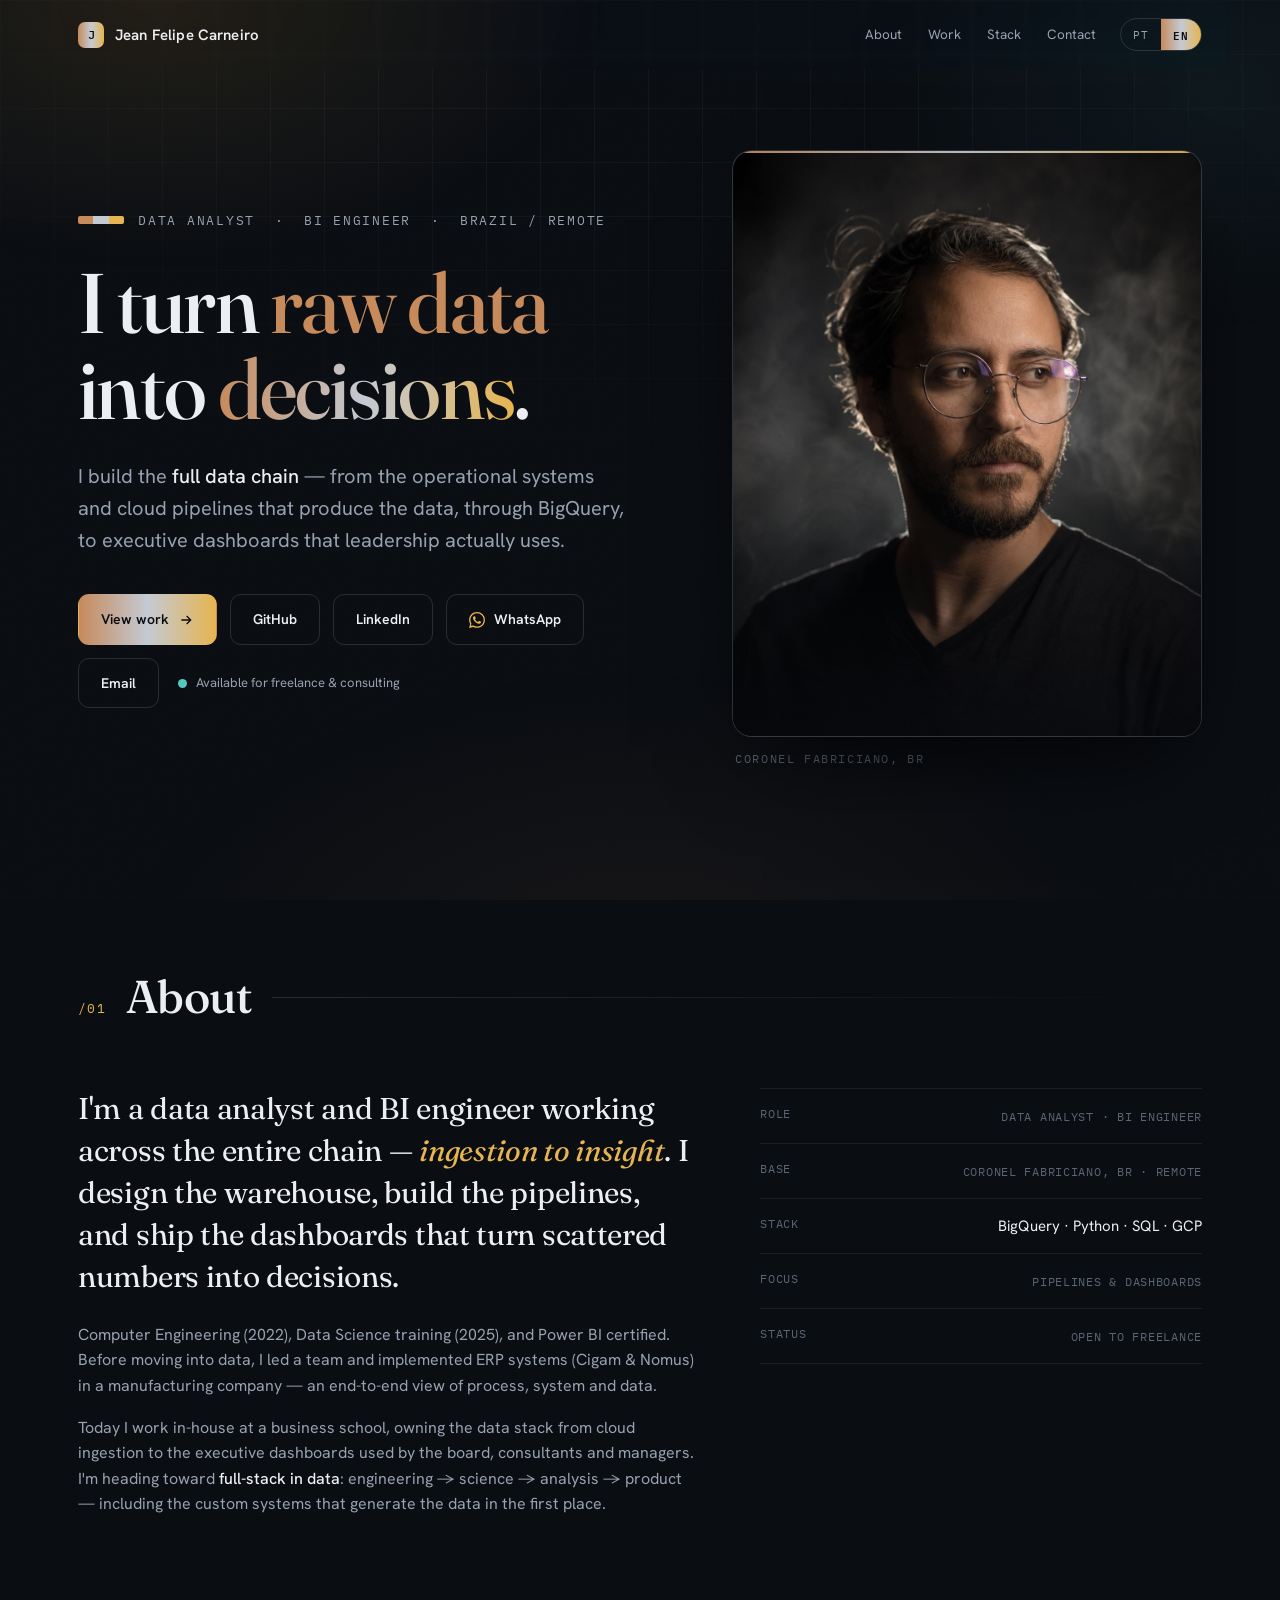
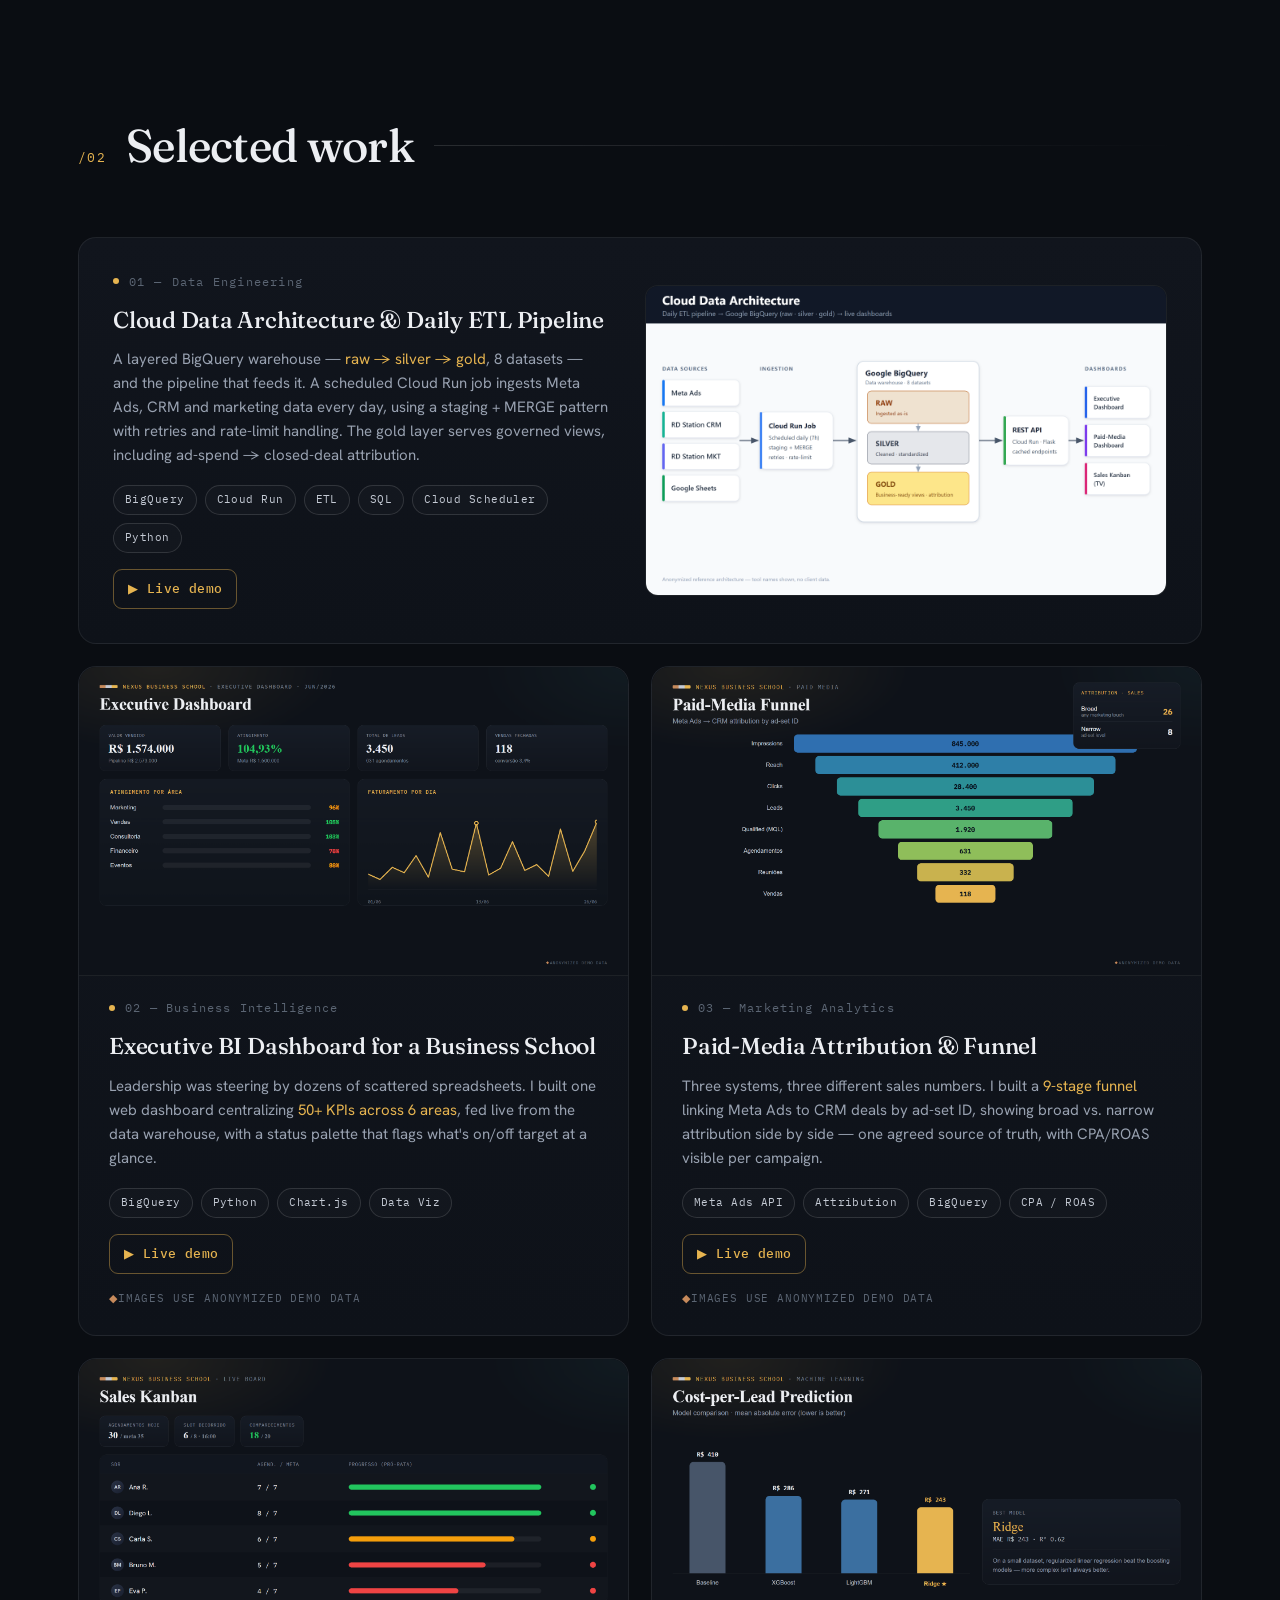
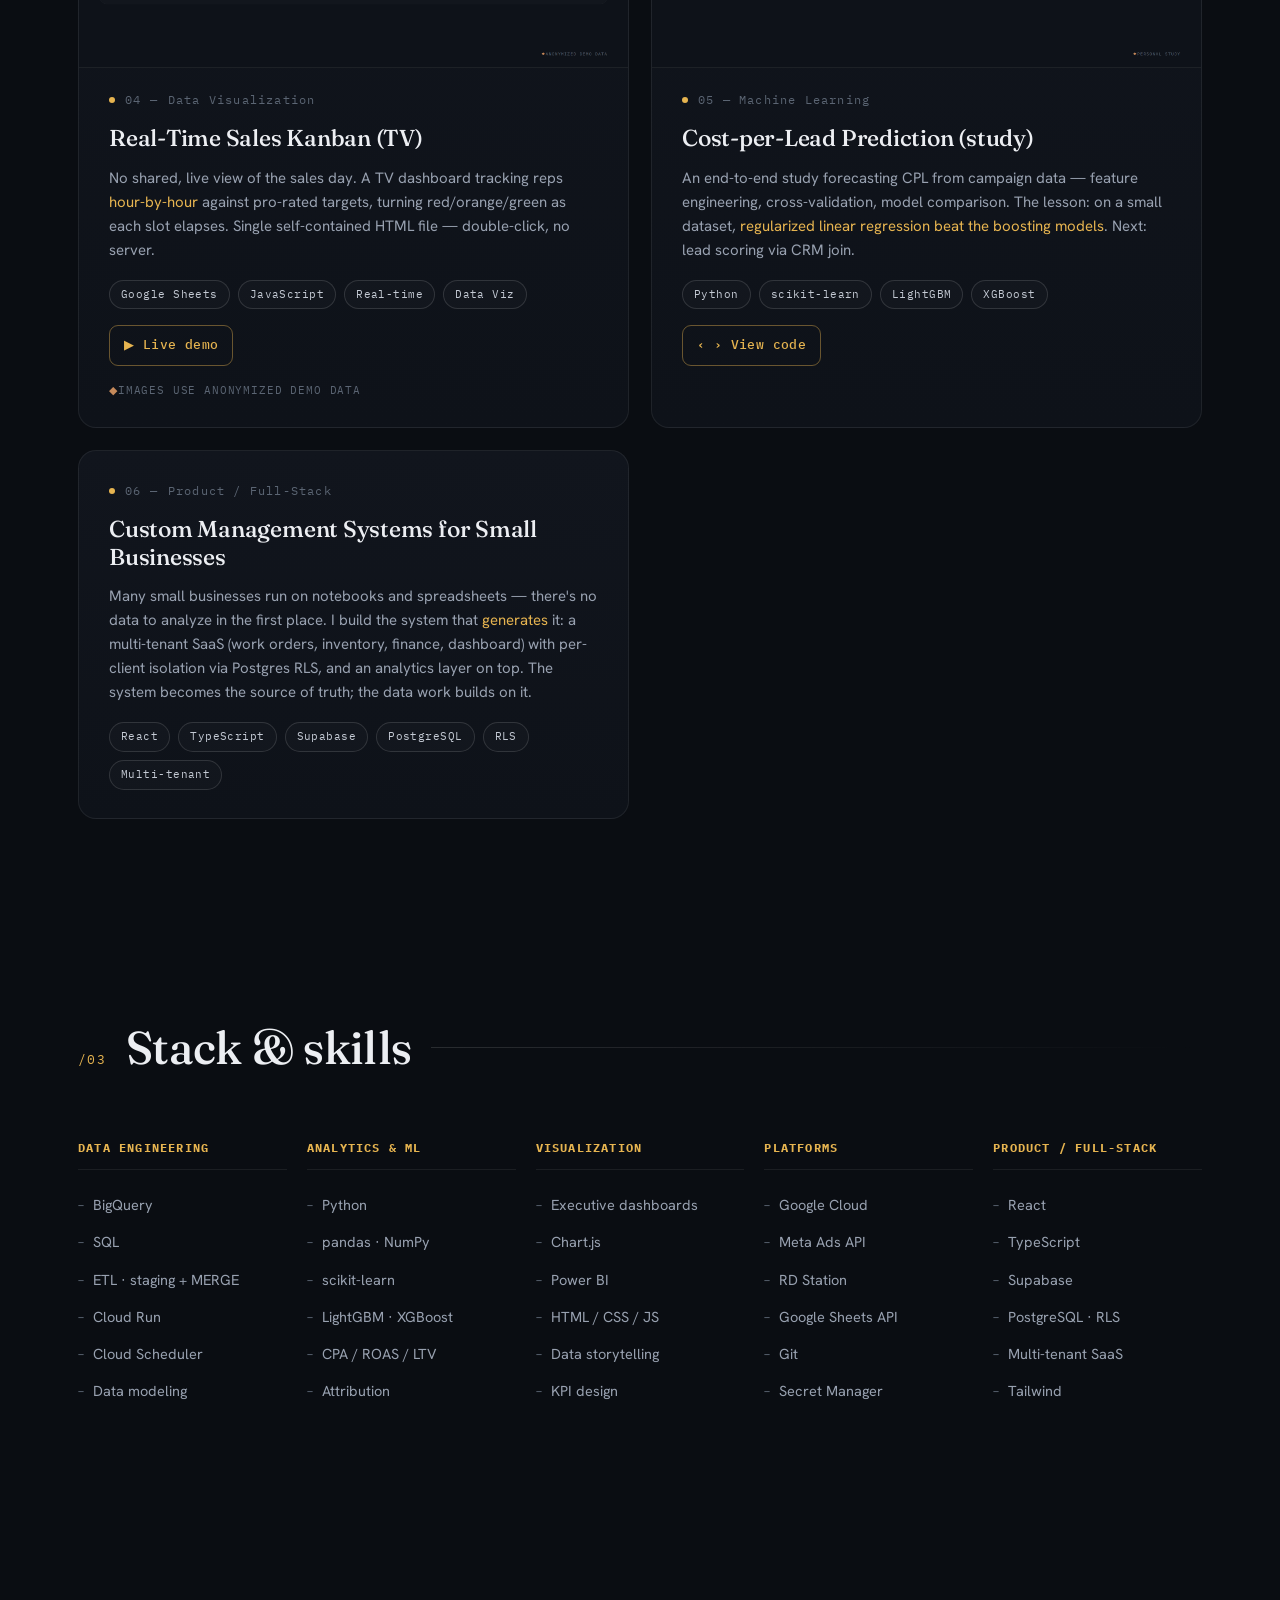
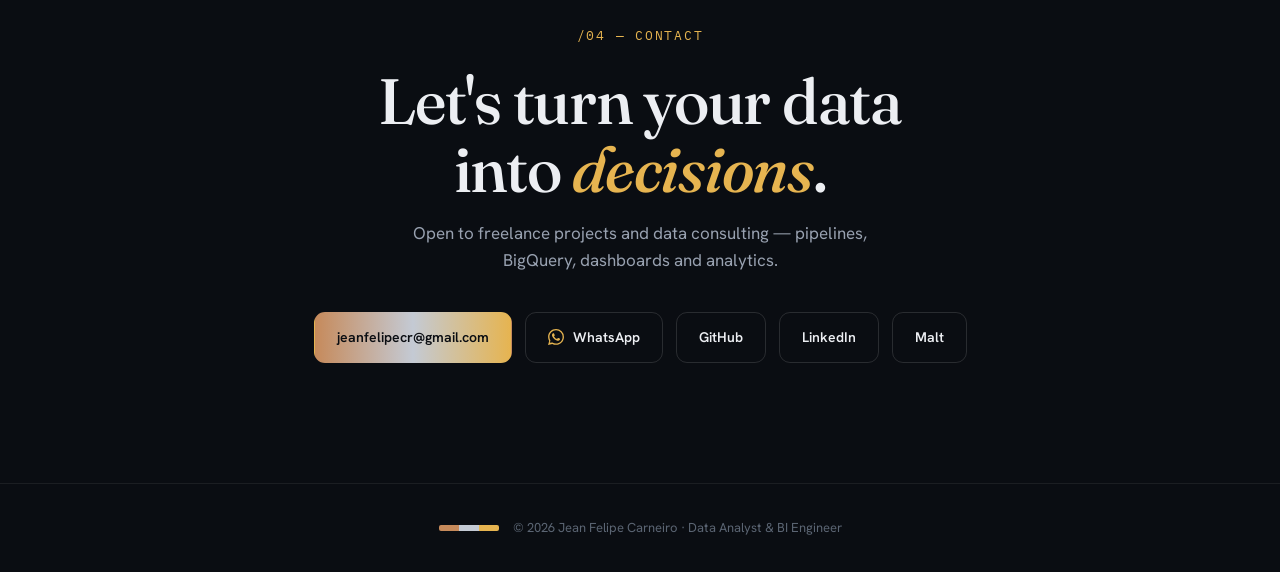
==== commit e9b07478: "Link card 01 (cloud data architecture demo) Co-Authored-By: Claude Opus 4.8 (1M context) <noreply@an" ====
--- a/index.html
+++ b/index.html
@@ -318,6 +318,7 @@
           <div class="tags">
             <span class="tag">BigQuery</span><span class="tag">Cloud Run</span><span class="tag">ETL</span><span class="tag">SQL</span><span class="tag">Cloud Scheduler</span><span class="tag">Python</span>
           </div>
+          <a class="card-demo" href="https://jeanfelipecr-ds.github.io/cloud-data-architecture/" target="_blank" rel="noopener"><span class="t-en">▶ Live demo</span><span class="t-pt">▶ Ver demo ao vivo</span></a>
         </div>
         <div class="feat-media"><img src="assets/arquitetura-dados.png" alt="Cloud data architecture diagram" loading="lazy"></div>
       </article>
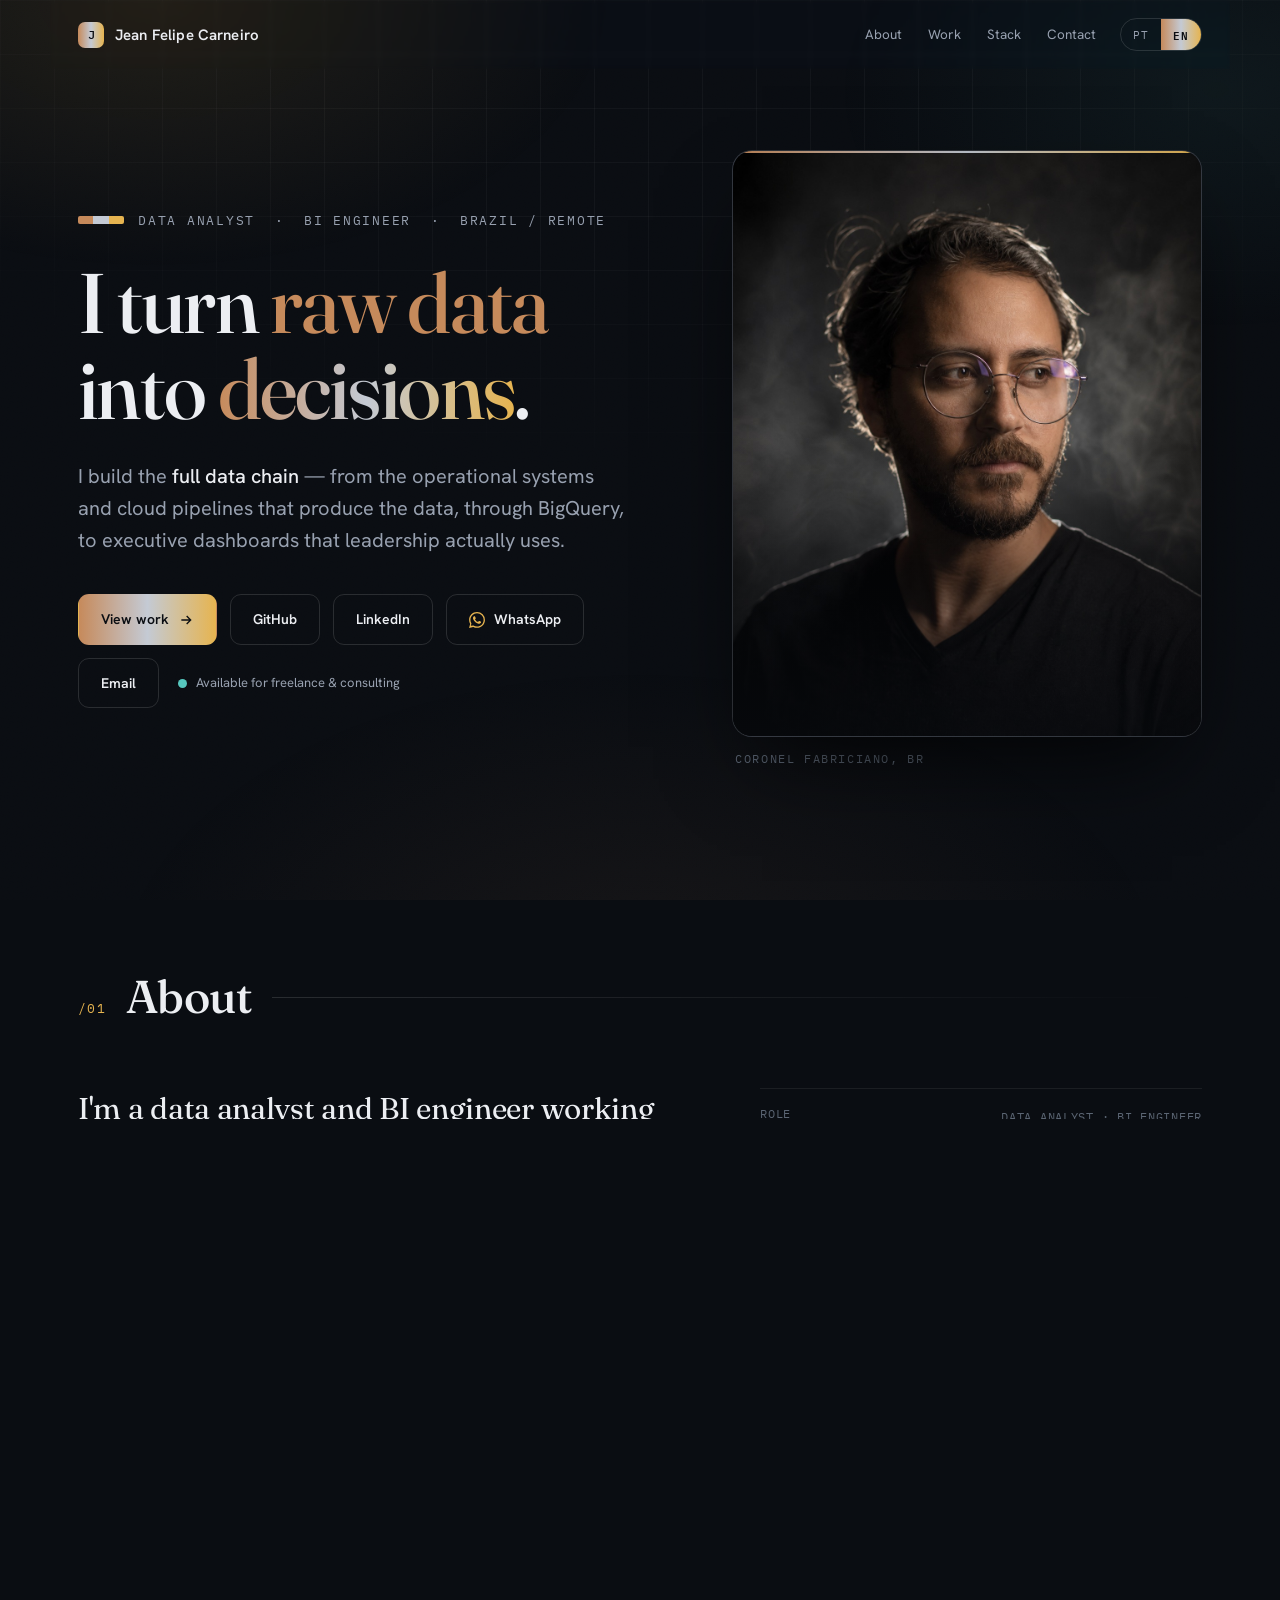
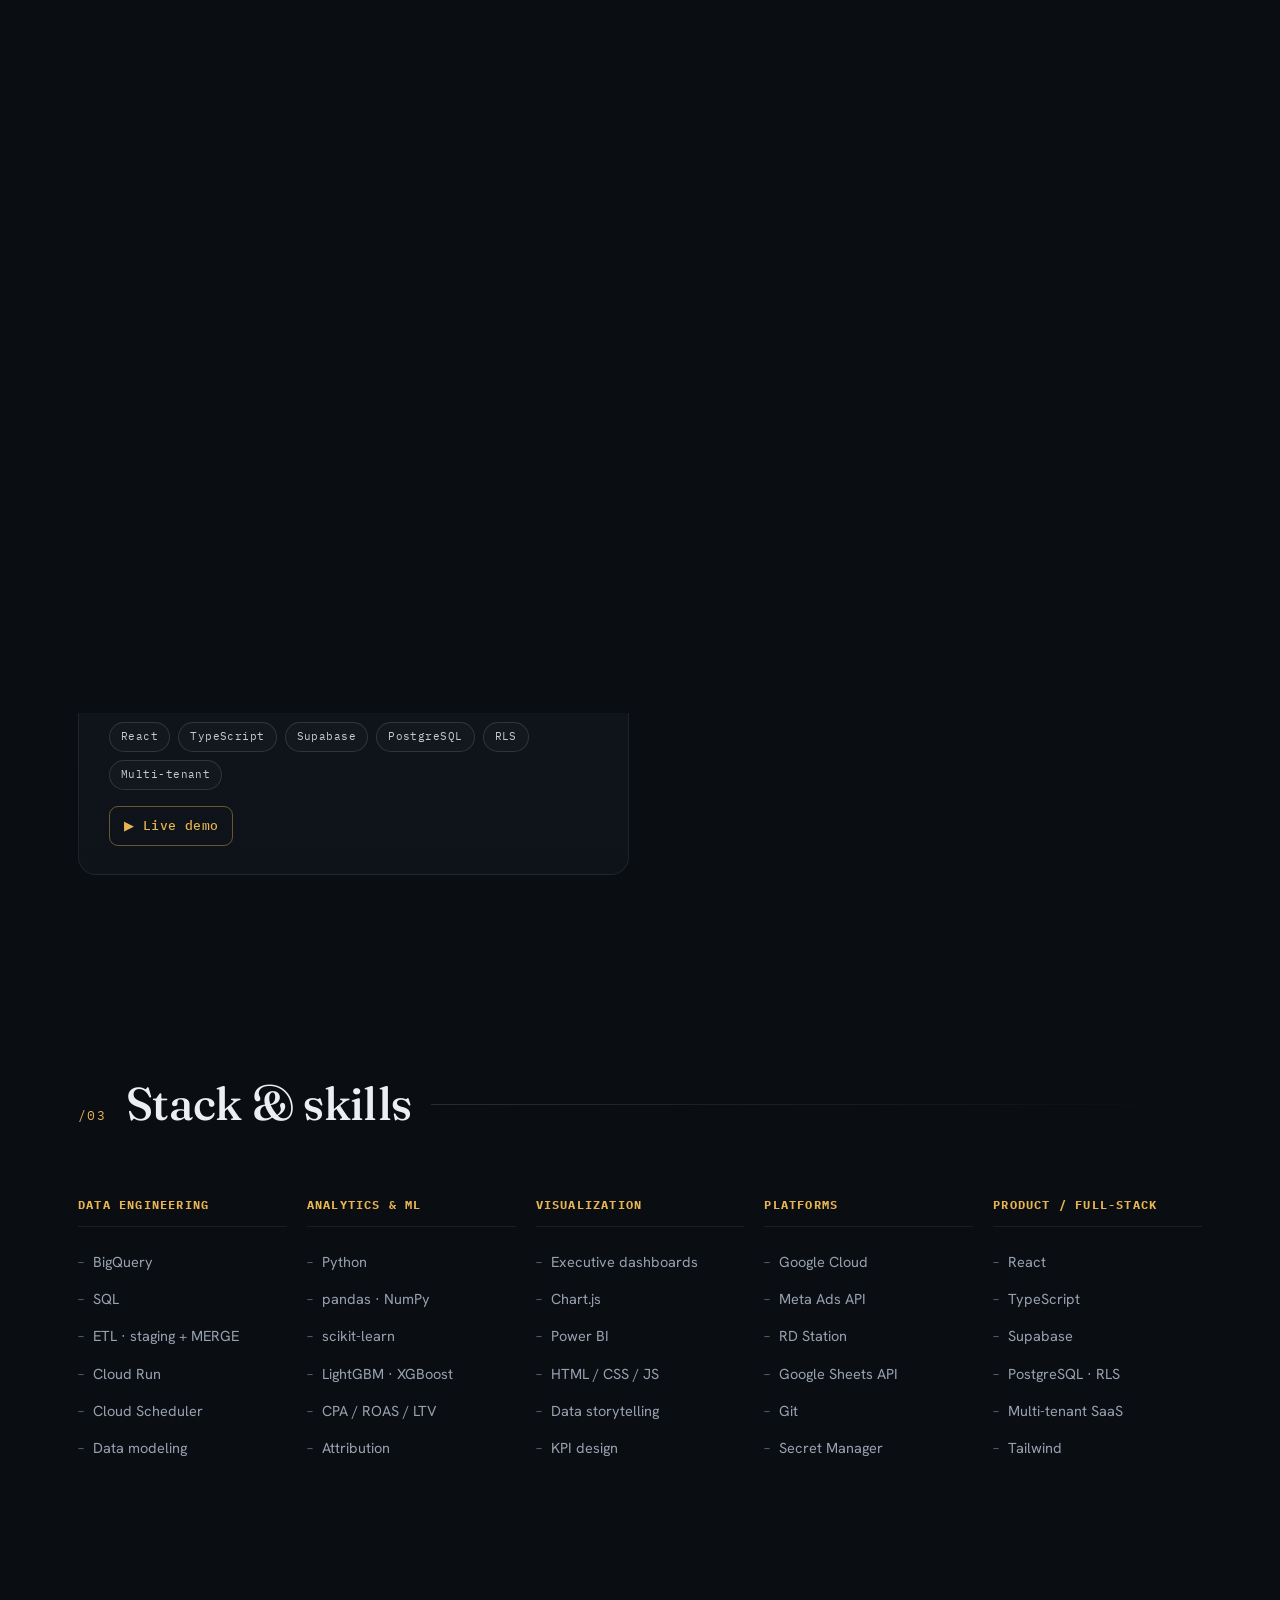
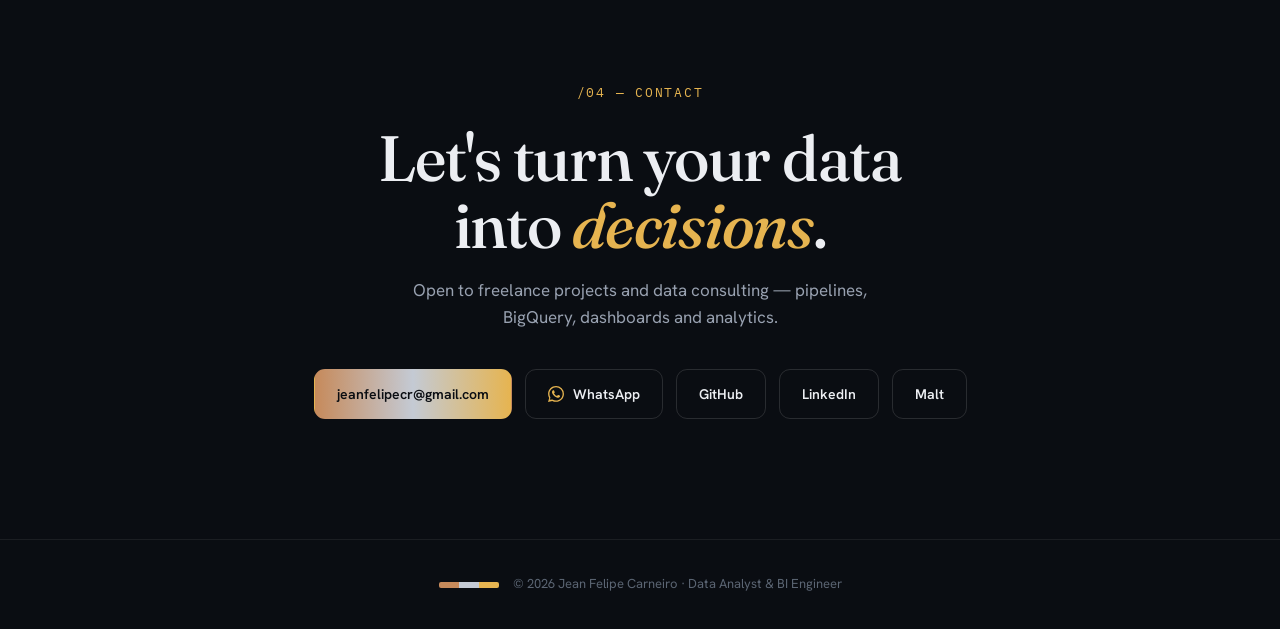
==== commit c101bdaf: "Link card 06 (management system mockup) — all work cards now clickable Co-Authored-By: Claude Opus 4" ====
--- a/index.html
+++ b/index.html
@@ -382,6 +382,7 @@
           <span class="t-pt">Muito pequeno negócio roda no caderno e na planilha — não há dado pra analisar. Construo o sistema que <span class="gold">gera</span> esse dado: um SaaS multi-tenant (ordens de serviço, estoque, financeiro, painel) com isolamento por cliente via RLS no Postgres, e uma camada de análise em cima. O sistema vira a fonte; o trabalho de dados entra depois.</span>
         </p>
         <div class="tags"><span class="tag">React</span><span class="tag">TypeScript</span><span class="tag">Supabase</span><span class="tag">PostgreSQL</span><span class="tag">RLS</span><span class="tag">Multi-tenant</span></div>
+        <a class="card-demo" href="https://jeanfelipecr-ds.github.io/management-system-demo/" target="_blank" rel="noopener"><span class="t-en">▶ Live demo</span><span class="t-pt">▶ Ver demo ao vivo</span></a>
       </article>
 
     </div>
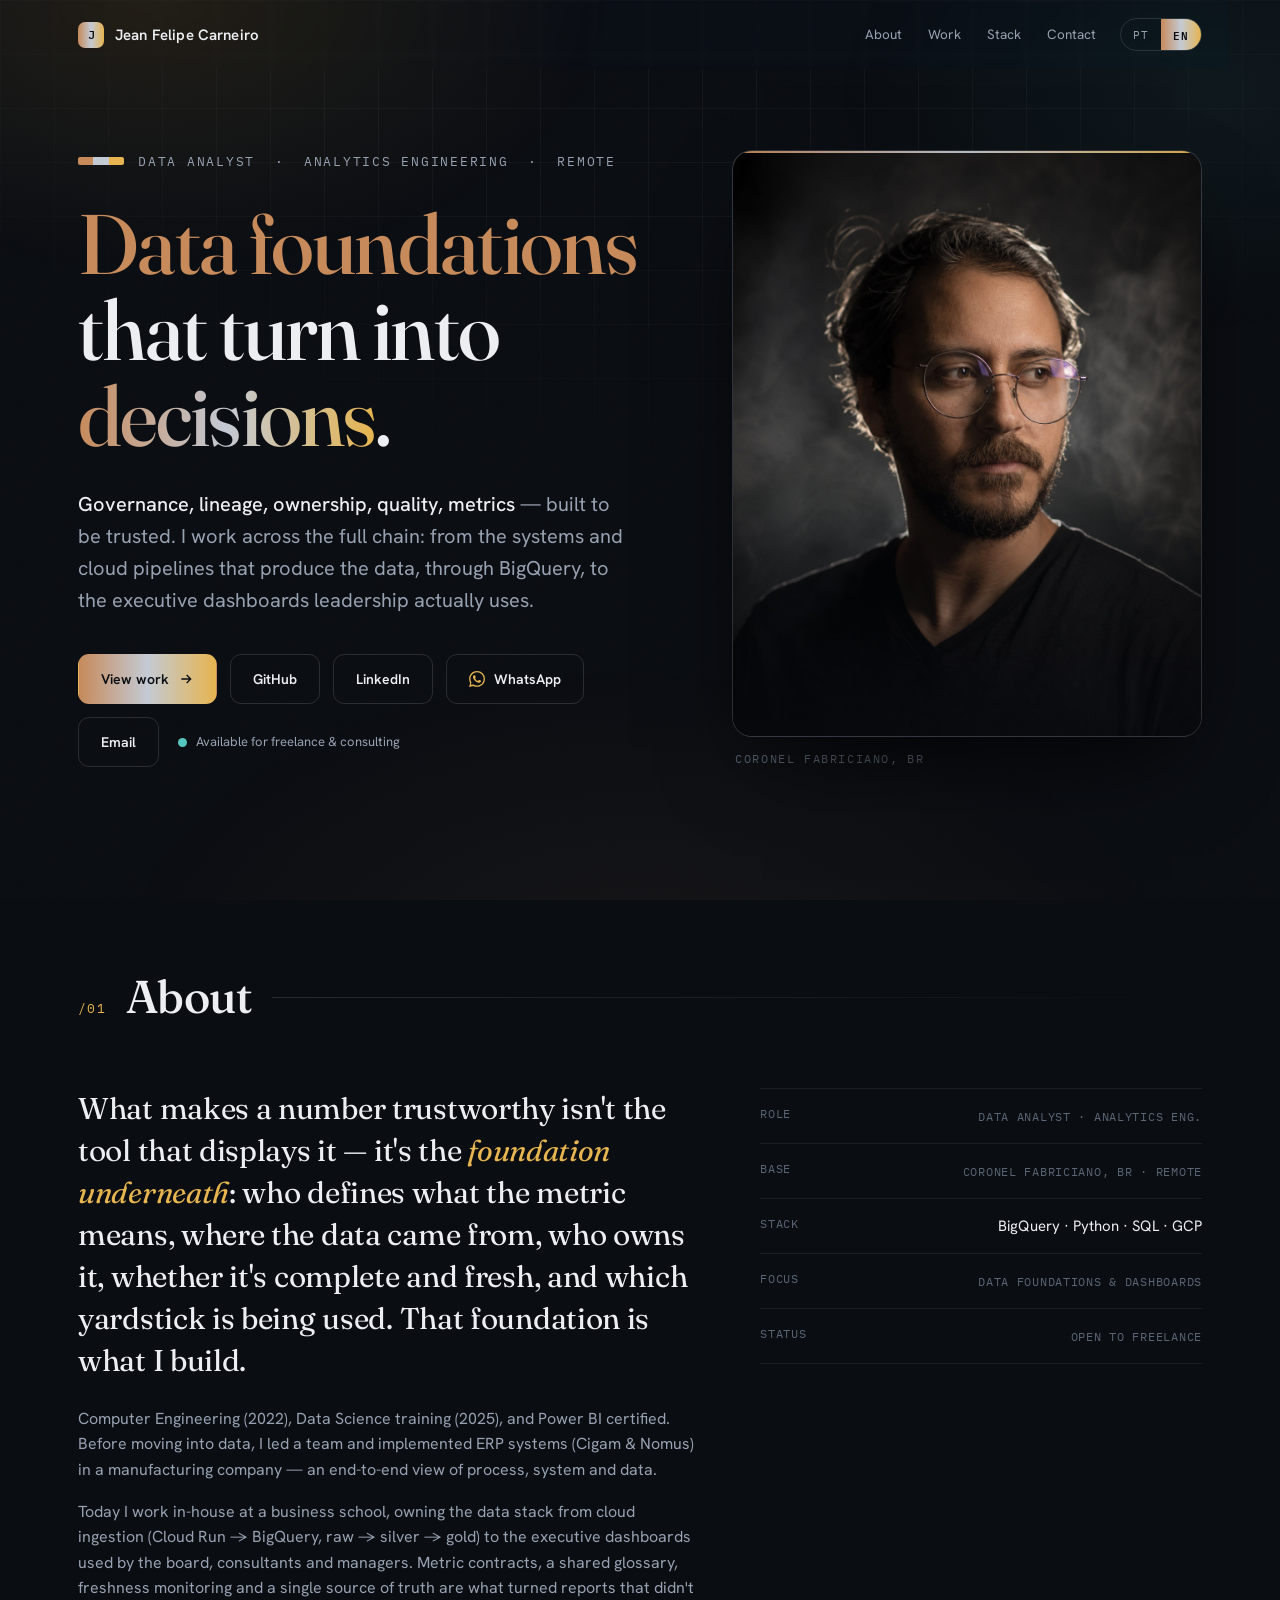
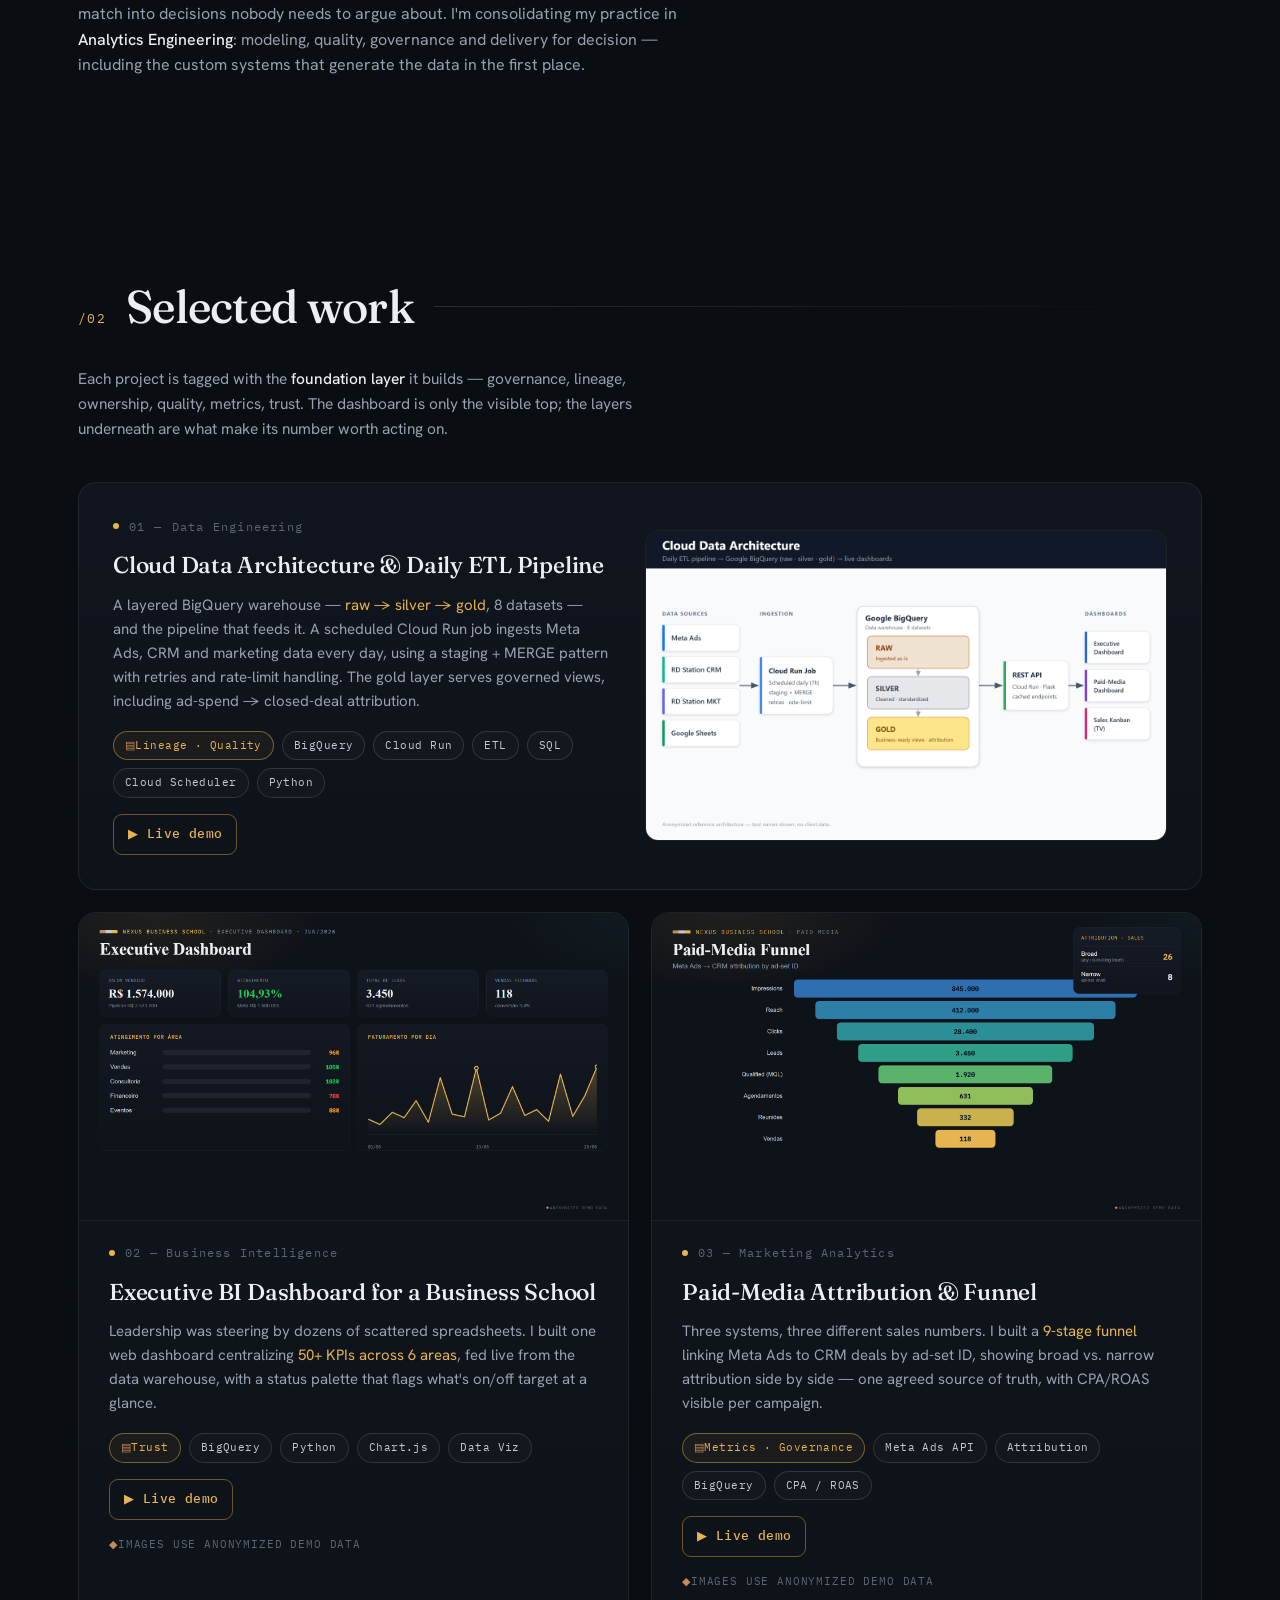
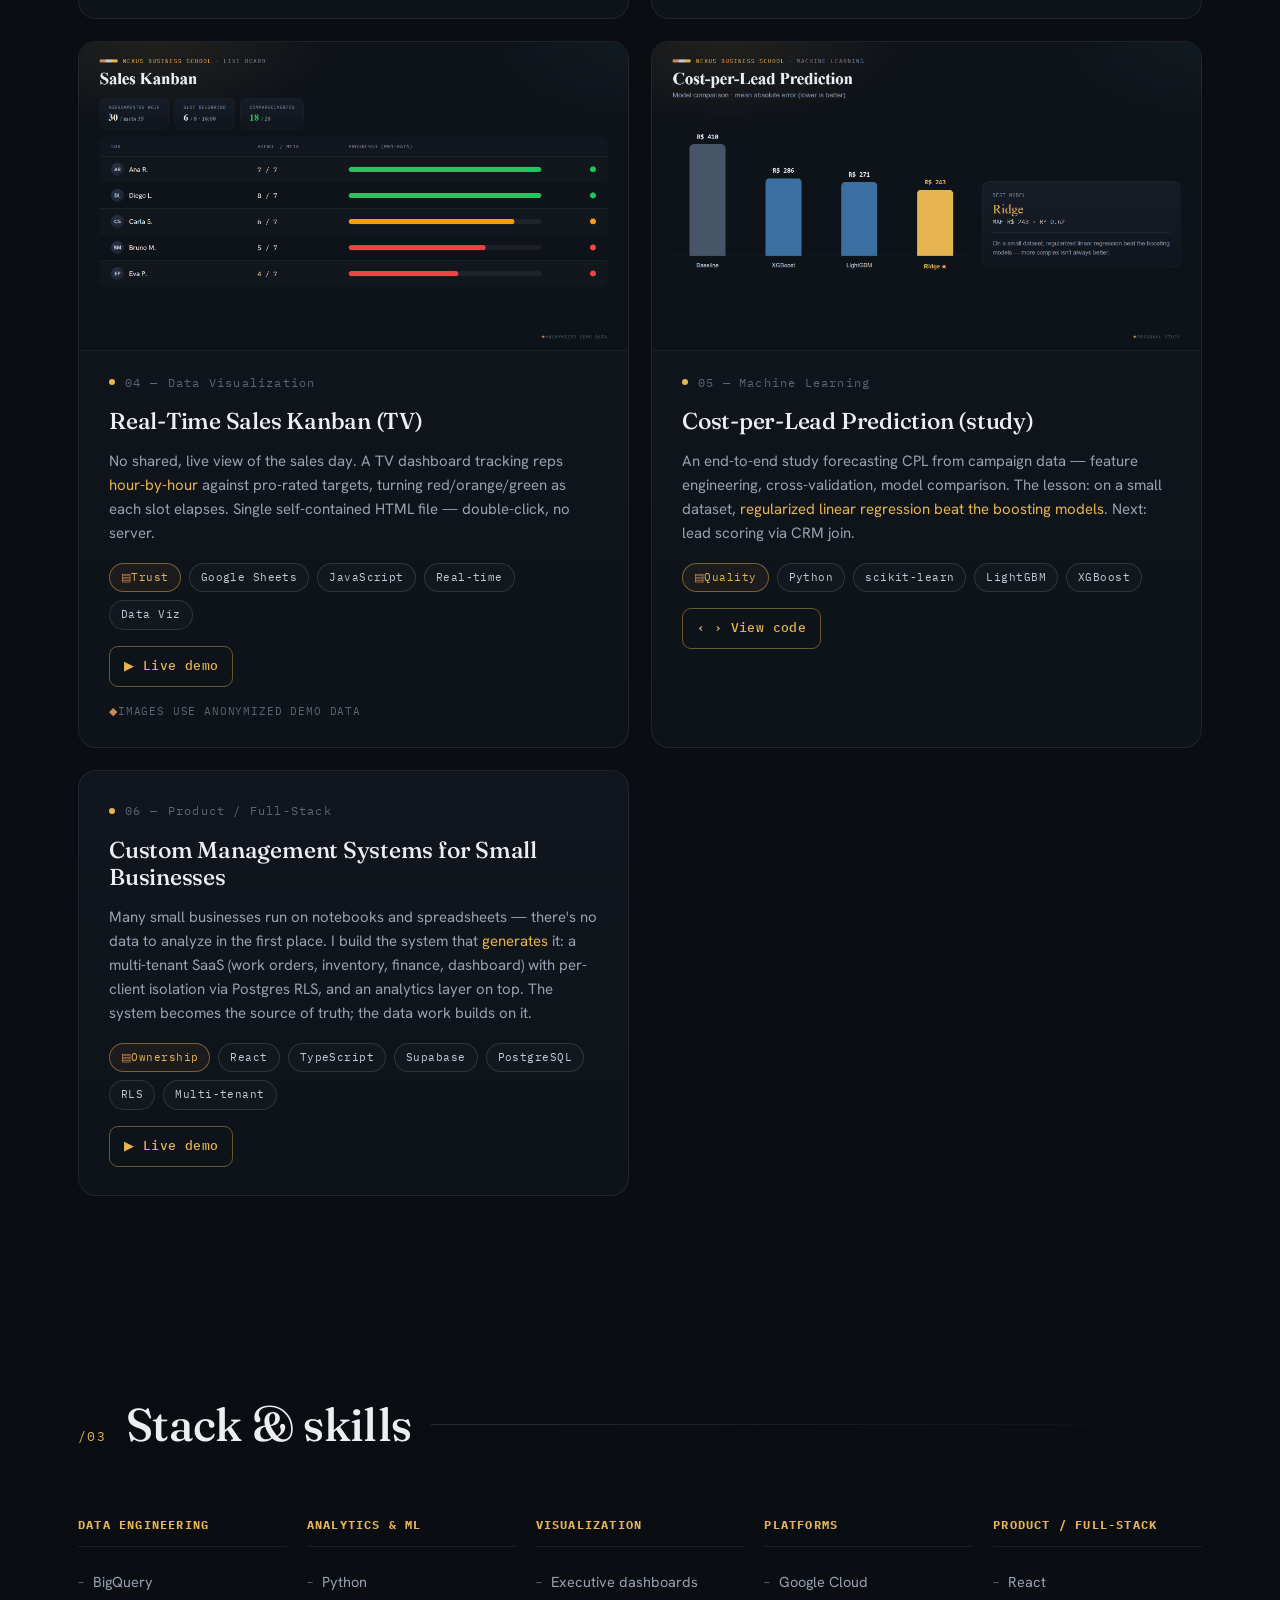
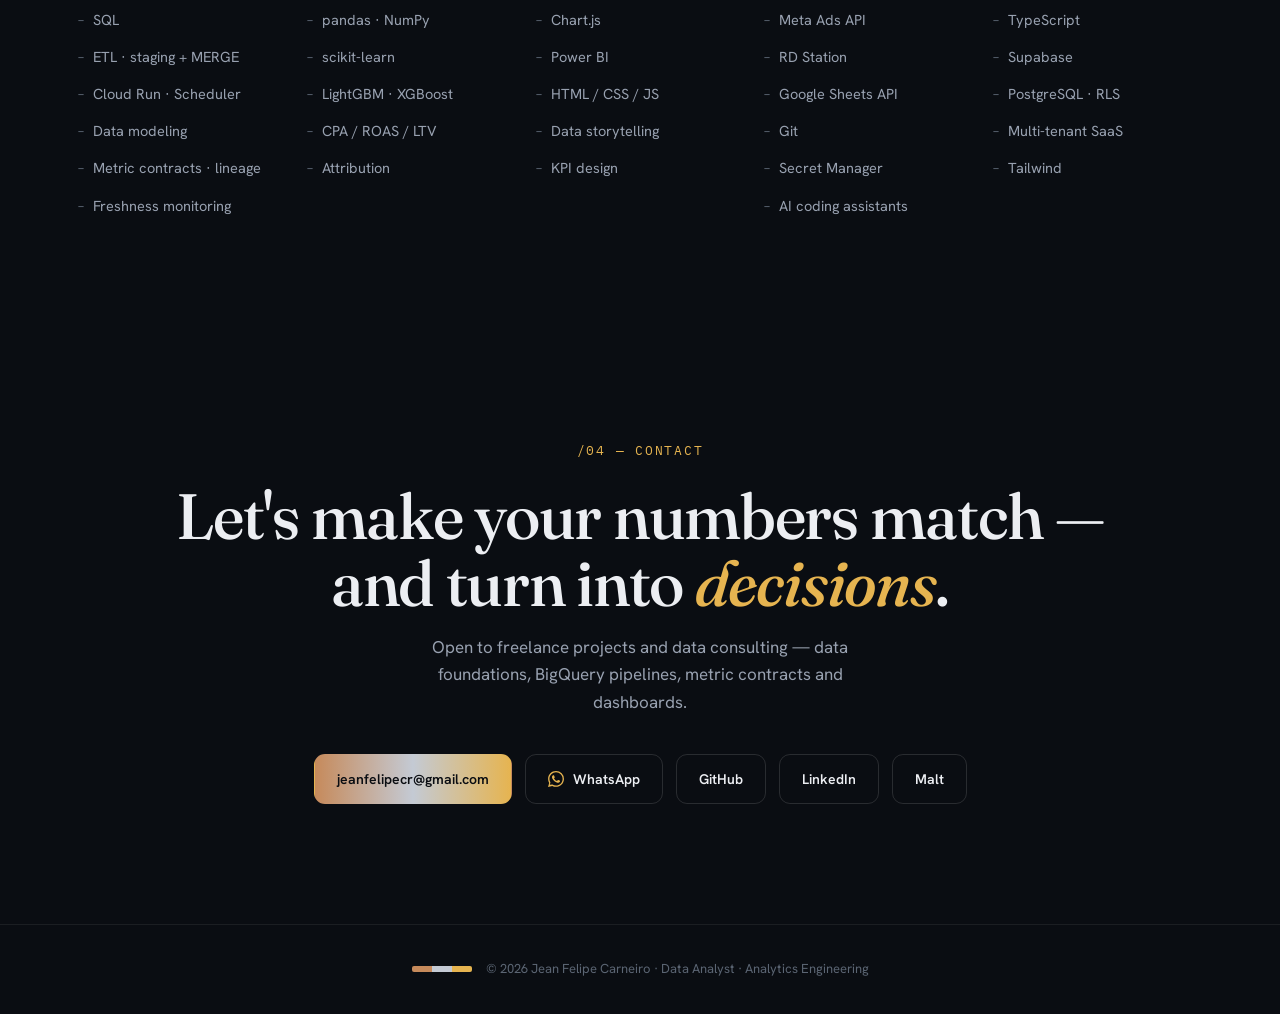
==== commit 49a0735a: "Reposition portfolio around data foundations Hero, about, facts, contact and footer now describe the" ====
--- a/index.html
+++ b/index.html
@@ -3,8 +3,8 @@
 <head>
 <meta charset="UTF-8">
 <meta name="viewport" content="width=device-width, initial-scale=1.0">
-<title>Jean Felipe Carneiro — Data Analyst & BI Engineer</title>
-<meta name="description" content="Jean Felipe Carneiro — Data Analyst & BI Engineer. I build the full data chain: custom systems, cloud pipelines, BigQuery warehouses and executive dashboards. PT/EN.">
+<title>Jean Felipe Carneiro — Data Analyst · Analytics Engineering</title>
+<meta name="description" content="Jean Felipe Carneiro — Data Analyst · Analytics Engineering. I build data foundations that turn into decisions: governance, lineage, ownership, quality and metrics — from cloud pipelines and BigQuery to executive dashboards. PT/EN.">
 <script>(function(){try{var q=(location.search.match(/[?&]lang=(pt|en)/i)||[])[1];var nav=((navigator.language||navigator.userLanguage||'').toLowerCase().indexOf('pt')===0)?'pt':'en';var s=q||localStorage.getItem('jfc_lang')||nav;document.documentElement.setAttribute('data-lang',s);document.documentElement.setAttribute('lang',s);}catch(e){}})();</script>
 <link rel="preconnect" href="https://fonts.googleapis.com">
 <link rel="preconnect" href="https://fonts.gstatic.com" crossorigin>
@@ -133,6 +133,8 @@
   .sec-num{font-family:"IBM Plex Mono",monospace; font-size:13px; color:var(--gold); letter-spacing:.1em}
   .sec-title{font-family:"Fraunces",serif; font-weight:500; font-size:clamp(28px,4.4vw,46px); letter-spacing:-.015em}
   .sec-rule{flex:1; height:1px; background:linear-gradient(90deg,var(--line2),transparent); align-self:center; min-width:40px}
+  .sec-lead{color:var(--muted); font-size:15.5px; max-width:64ch; margin:-30px 0 40px}
+  .sec-lead b{color:var(--text); font-weight:500}
 
   /* ---------- about ---------- */
   .about-grid{display:grid; grid-template-columns:1.4fr 1fr; gap:64px}
@@ -167,6 +169,8 @@
   .tags{display:flex; flex-wrap:wrap; gap:8px}
   .tag{font-family:"IBM Plex Mono",monospace; font-size:11px; letter-spacing:.04em; color:var(--silver);
     border:1px solid var(--line2); border-radius:999px; padding:5px 11px; background:rgba(255,255,255,.02)}
+  .tag.layer{color:var(--gold); border-color:rgba(230,180,80,.45); background:rgba(230,180,80,.06)}
+  .tag.layer::before{content:"\25A4 "; color:var(--bronze)}
   .anon{margin-top:16px; font-family:"IBM Plex Mono",monospace; font-size:10.5px; letter-spacing:.08em; text-transform:uppercase; color:var(--faint)}
   .anon::before{content:"\25C6 "; color:var(--bronze)}
   .card-demo{display:inline-flex; align-items:center; gap:8px; margin-top:16px; color:var(--gold);
@@ -237,15 +241,15 @@
     <div class="stg">
       <div class="hero-eyebrow">
         <span class="bar"><i></i><i></i><i></i></span>
-        <span class="mono"><span class="t-en">Data Analyst &nbsp;·&nbsp; BI Engineer &nbsp;·&nbsp; Brazil / Remote</span><span class="t-pt">Analista de Dados &nbsp;·&nbsp; Eng. de BI &nbsp;·&nbsp; Brasil / Remoto</span></span>
+        <span class="mono"><span class="t-en">Data Analyst &nbsp;·&nbsp; Analytics Engineering &nbsp;·&nbsp; Remote</span><span class="t-pt">Analista de Dados &nbsp;·&nbsp; Analytics Engineering &nbsp;·&nbsp; Remoto</span></span>
       </div>
       <h1>
-        <span class="t-en">I turn <span class="bronze">raw data</span> into <span class="metal-text">decisions</span>.</span>
-        <span class="t-pt">Transformo <span class="bronze">dados brutos</span> em <span class="metal-text">decisões</span>.</span>
+        <span class="t-en"><span class="bronze">Data foundations</span> that turn into <span class="metal-text">decisions</span>.</span>
+        <span class="t-pt">A <span class="bronze">fundação de dados</span> que vira <span class="metal-text">decisão</span>.</span>
       </h1>
       <p class="hero-sub">
-        <span class="t-en">I build the <b>full data chain</b> — from the operational systems and cloud pipelines that produce the data, through BigQuery, to executive dashboards that leadership actually uses.</span>
-        <span class="t-pt">Construo a <b>cadeia completa de dados</b> — dos sistemas operacionais e pipelines na nuvem que produzem o dado, passando pelo BigQuery, aos dashboards executivos que a liderança realmente usa.</span>
+        <span class="t-en"><b>Governance, lineage, ownership, quality, metrics</b> — built to be trusted. I work across the full chain: from the systems and cloud pipelines that produce the data, through BigQuery, to the executive dashboards leadership actually uses.</span>
+        <span class="t-pt"><b>Governança, linhagem, dono, qualidade, métrica</b> — construídas pra serem confiáveis. Atuo na cadeia completa: dos sistemas e pipelines na nuvem que produzem o dado, passando pelo BigQuery, aos dashboards executivos que a liderança realmente usa.</span>
       </p>
       <div class="cta">
         <a class="btn btn-primary" href="#work"><span class="t-en">View work</span><span class="t-pt">Ver projetos</span>
@@ -275,25 +279,25 @@
     <div class="about-grid">
       <div data-reveal>
         <p class="about-lead">
-          <span class="t-en">I'm a data analyst and BI engineer working across the entire chain — <em>ingestion to insight</em>. I design the warehouse, build the pipelines, and ship the dashboards that turn scattered numbers into decisions.</span>
-          <span class="t-pt">Sou analista de dados e engenheiro de BI atuando na cadeia inteira — <em>da ingestão ao insight</em>. Projeto o data warehouse, construo os pipelines e entrego os dashboards que transformam números espalhados em decisões.</span>
+          <span class="t-en">What makes a number trustworthy isn't the tool that displays it — it's the <em>foundation underneath</em>: who defines what the metric means, where the data came from, who owns it, whether it's complete and fresh, and which yardstick is being used. That foundation is what I build.</span>
+          <span class="t-pt">O que faz um número ser confiável não é a ferramenta que o mostra — é a <em>fundação por baixo dele</em>: quem define o que a métrica significa, de onde o dado veio, quem responde por ele, se está inteiro e atualizado, e qual régua está sendo usada. É essa fundação que eu construo.</span>
         </p>
         <div class="about-body">
           <span class="t-en">
             <p>Computer Engineering (2022), Data Science training (2025), and Power BI certified. Before moving into data, I led a team and implemented ERP systems (Cigam &amp; Nomus) in a manufacturing company — an end-to-end view of process, system and data.</p>
-            <p>Today I work in-house at a business school, owning the data stack from cloud ingestion to the executive dashboards used by the board, consultants and managers. I'm heading toward <strong style="color:var(--text);font-weight:500">full-stack in data</strong>: engineering → science → analysis → product — including the custom systems that generate the data in the first place.</p>
+            <p>Today I work in-house at a business school, owning the data stack from cloud ingestion (Cloud Run → BigQuery, raw → silver → gold) to the executive dashboards used by the board, consultants and managers. Metric contracts, a shared glossary, freshness monitoring and a single source of truth are what turned reports that didn't match into decisions nobody needs to argue about. I'm consolidating my practice in <strong style="color:var(--text);font-weight:500">Analytics Engineering</strong>: modeling, quality, governance and delivery for decision — including the custom systems that generate the data in the first place.</p>
           </span>
           <span class="t-pt">
             <p>Engenheiro da Computação (2022), com formação em Ciência de Dados (2025) e certificação em Power BI. Antes da virada para dados, liderei equipe e implementei sistemas ERP (Cigam e Nomus) numa indústria — uma visão de processo, sistema e dado de ponta a ponta.</p>
-            <p>Hoje atuo numa escola de negócios, dono da stack de dados — da ingestão na nuvem aos dashboards executivos usados pela diretoria, consultores e gestores. Caminho para ser <strong style="color:var(--text);font-weight:500">full-stack em dados</strong>: engenharia → ciência → análise → produto — incluindo os sistemas sob medida que geram o dado na origem.</p>
+            <p>Hoje atuo numa escola de negócios, dono da stack de dados — da ingestão na nuvem (Cloud Run → BigQuery, raw → silver → gold) aos dashboards executivos usados pela diretoria, consultores e gestores. Contratos de métricas, glossário compartilhado, monitoramento de frescor e fonte única foram o que transformou relatórios que não batiam em decisões que ninguém precisa discutir. Estou consolidando minha atuação em <strong style="color:var(--text);font-weight:500">Analytics Engineering</strong>: modelagem, qualidade, governança e entrega para decisão — incluindo os sistemas sob medida que geram o dado na origem.</p>
           </span>
         </div>
       </div>
       <div class="facts" data-reveal>
-        <div class="fact"><span><span class="t-en">Role</span><span class="t-pt">Função</span></span><span class="fv"><span class="t-en">Data Analyst · BI Engineer</span><span class="t-pt">Analista de Dados · Eng. de BI</span></span></div>
+        <div class="fact"><span><span class="t-en">Role</span><span class="t-pt">Função</span></span><span class="fv"><span class="t-en">Data Analyst · Analytics Eng.</span><span class="t-pt">Analista de Dados · Analytics Eng.</span></span></div>
         <div class="fact"><span><span class="t-en">Base</span><span class="t-pt">Local</span></span><span class="fv"><span class="t-en">Coronel Fabriciano, BR · Remote</span><span class="t-pt">Coronel Fabriciano, BR · Remoto</span></span></div>
         <div class="fact"><span>Stack</span><span class="fv">BigQuery · Python · SQL · GCP</span></div>
-        <div class="fact"><span><span class="t-en">Focus</span><span class="t-pt">Foco</span></span><span class="fv"><span class="t-en">Pipelines &amp; dashboards</span><span class="t-pt">Pipelines e dashboards</span></span></div>
+        <div class="fact"><span><span class="t-en">Focus</span><span class="t-pt">Foco</span></span><span class="fv"><span class="t-en">Data foundations &amp; dashboards</span><span class="t-pt">Fundação de dados e dashboards</span></span></div>
         <div class="fact"><span>Status</span><span class="fv"><span class="t-en">Open to freelance</span><span class="t-pt">Aberto a freelance</span></span></div>
       </div>
     </div>
@@ -305,6 +309,10 @@
     <div class="sec-head" data-reveal>
       <span class="sec-num">/02</span><span class="sec-title"><span class="t-en">Selected work</span><span class="t-pt">Projetos selecionados</span></span><span class="sec-rule"></span>
     </div>
+    <p class="sec-lead" data-reveal>
+      <span class="t-en">Each project is tagged with the <b>foundation layer</b> it builds — governance, lineage, ownership, quality, metrics, trust. The dashboard is only the visible top; the layers underneath are what make its number worth acting on.</span>
+      <span class="t-pt">Cada projeto leva a etiqueta da <b>camada da fundação</b> que ele constrói — governança, linhagem, dono, qualidade, métrica, confiança. O dashboard é só o topo visível; as camadas de baixo são o que faz o número dele merecer uma decisão.</span>
+    </p>
     <div class="work-grid">
 
       <article class="card feat" data-reveal>
@@ -316,7 +324,7 @@
             <span class="t-pt">Um data warehouse em camadas no BigQuery — <span class="gold">raw → silver → gold</span>, 8 datasets — e o pipeline que o alimenta. Um job agendado no Cloud Run ingere Meta Ads, CRM e marketing todos os dias, com padrão staging + MERGE, retries e tratamento de rate limit. A camada gold serve views governadas, incluindo atribuição de investimento → venda.</span>
           </p>
           <div class="tags">
-            <span class="tag">BigQuery</span><span class="tag">Cloud Run</span><span class="tag">ETL</span><span class="tag">SQL</span><span class="tag">Cloud Scheduler</span><span class="tag">Python</span>
+            <span class="tag layer"><span class="t-en">Lineage · Quality</span><span class="t-pt">Linhagem · Qualidade</span></span><span class="tag">BigQuery</span><span class="tag">Cloud Run</span><span class="tag">ETL</span><span class="tag">SQL</span><span class="tag">Cloud Scheduler</span><span class="tag">Python</span>
           </div>
           <a class="card-demo" href="https://jeanfelipecr-ds.github.io/cloud-data-architecture/" target="_blank" rel="noopener"><span class="t-en">▶ Live demo</span><span class="t-pt">▶ Ver demo ao vivo</span></a>
         </div>
@@ -331,7 +339,7 @@
           <span class="t-en">Leadership was steering by dozens of scattered spreadsheets. I built one web dashboard centralizing <span class="gold">50+ KPIs across 6 areas</span>, fed live from the data warehouse, with a status palette that flags what's on/off target at a glance.</span>
           <span class="t-pt">A liderança decidia com dezenas de planilhas espalhadas. Construí um único dashboard web centralizando <span class="gold">50+ KPIs em 6 áreas</span>, alimentado ao vivo pelo data warehouse, com paleta de status que sinaliza num relance o que está dentro/fora da meta.</span>
         </p>
-        <div class="tags"><span class="tag">BigQuery</span><span class="tag">Python</span><span class="tag">Chart.js</span><span class="tag">Data Viz</span></div>
+        <div class="tags"><span class="tag layer"><span class="t-en">Trust</span><span class="t-pt">Confiança</span></span><span class="tag">BigQuery</span><span class="tag">Python</span><span class="tag">Chart.js</span><span class="tag">Data Viz</span></div>
         <a class="card-demo" href="https://jeanfelipecr-ds.github.io/executive-bi-dashboard/" target="_blank" rel="noopener"><span class="t-en">▶ Live demo</span><span class="t-pt">▶ Ver demo ao vivo</span></a>
         <div class="anon"><span class="t-en">Images use anonymized demo data</span><span class="t-pt">Imagens com dados fictícios</span></div>
       </article>
@@ -344,7 +352,7 @@
           <span class="t-en">Three systems, three different sales numbers. I built a <span class="gold">9-stage funnel</span> linking Meta Ads to CRM deals by ad-set ID, showing broad vs. narrow attribution side by side — one agreed source of truth, with CPA/ROAS visible per campaign.</span>
           <span class="t-pt">Três sistemas, três números de vendas diferentes. Construí um <span class="gold">funil de 9 etapas</span> ligando Meta Ads às vendas do CRM por ID de conjunto, mostrando atribuição ampla vs. estrita lado a lado — uma fonte única, com CPA/ROAS por campanha.</span>
         </p>
-        <div class="tags"><span class="tag">Meta Ads API</span><span class="tag">Attribution</span><span class="tag">BigQuery</span><span class="tag">CPA / ROAS</span></div>
+        <div class="tags"><span class="tag layer"><span class="t-en">Metrics · Governance</span><span class="t-pt">Métrica · Governança</span></span><span class="tag">Meta Ads API</span><span class="tag">Attribution</span><span class="tag">BigQuery</span><span class="tag">CPA / ROAS</span></div>
         <a class="card-demo" href="https://jeanfelipecr-ds.github.io/paid-media-funnel/" target="_blank" rel="noopener"><span class="t-en">▶ Live demo</span><span class="t-pt">▶ Ver demo ao vivo</span></a>
         <div class="anon"><span class="t-en">Images use anonymized demo data</span><span class="t-pt">Imagens com dados fictícios</span></div>
       </article>
@@ -357,7 +365,7 @@
           <span class="t-en">No shared, live view of the sales day. A TV dashboard tracking reps <span class="gold">hour-by-hour</span> against pro-rated targets, turning red/orange/green as each slot elapses. Single self-contained HTML file — double-click, no server.</span>
           <span class="t-pt">Sem visão compartilhada e ao vivo do dia. Um painel de TV acompanhando o time <span class="gold">hora a hora</span> contra metas proporcionais, ficando vermelho/laranja/verde conforme cada faixa decorre. Um único HTML autocontido — clique duplo, sem servidor.</span>
         </p>
-        <div class="tags"><span class="tag">Google Sheets</span><span class="tag">JavaScript</span><span class="tag">Real-time</span><span class="tag">Data Viz</span></div>
+        <div class="tags"><span class="tag layer"><span class="t-en">Trust</span><span class="t-pt">Confiança</span></span><span class="tag">Google Sheets</span><span class="tag">JavaScript</span><span class="tag">Real-time</span><span class="tag">Data Viz</span></div>
         <a class="card-demo" href="https://jeanfelipecr-ds.github.io/sales-kanban-dashboard/" target="_blank" rel="noopener"><span class="t-en">▶ Live demo</span><span class="t-pt">▶ Ver demo ao vivo</span></a>
         <div class="anon"><span class="t-en">Images use anonymized demo data</span><span class="t-pt">Imagens com dados fictícios</span></div>
       </article>
@@ -370,7 +378,7 @@
           <span class="t-en">An end-to-end study forecasting CPL from campaign data — feature engineering, cross-validation, model comparison. The lesson: on a small dataset, <span class="gold">regularized linear regression beat the boosting models</span>. Next: lead scoring via CRM join.</span>
           <span class="t-pt">Estudo de ponta a ponta prevendo o CPL a partir de dados de campanha — feature engineering, validação cruzada, comparação de modelos. A lição: com poucos dados, a <span class="gold">regressão linear regularizada venceu os modelos de boosting</span>. Próximo: lead scoring com join no CRM.</span>
         </p>
-        <div class="tags"><span class="tag">Python</span><span class="tag">scikit-learn</span><span class="tag">LightGBM</span><span class="tag">XGBoost</span></div>
+        <div class="tags"><span class="tag layer"><span class="t-en">Quality</span><span class="t-pt">Qualidade</span></span><span class="tag">Python</span><span class="tag">scikit-learn</span><span class="tag">LightGBM</span><span class="tag">XGBoost</span></div>
         <a class="card-demo" href="https://github.com/jeanfelipecr-DS/ml-cpl-prediction" target="_blank" rel="noopener"><span class="t-en">‹ › View code</span><span class="t-pt">‹ › Ver código</span></a>
       </article>
 
@@ -381,7 +389,7 @@
           <span class="t-en">Many small businesses run on notebooks and spreadsheets — there's no data to analyze in the first place. I build the system that <span class="gold">generates</span> it: a multi-tenant SaaS (work orders, inventory, finance, dashboard) with per-client isolation via Postgres RLS, and an analytics layer on top. The system becomes the source of truth; the data work builds on it.</span>
           <span class="t-pt">Muito pequeno negócio roda no caderno e na planilha — não há dado pra analisar. Construo o sistema que <span class="gold">gera</span> esse dado: um SaaS multi-tenant (ordens de serviço, estoque, financeiro, painel) com isolamento por cliente via RLS no Postgres, e uma camada de análise em cima. O sistema vira a fonte; o trabalho de dados entra depois.</span>
         </p>
-        <div class="tags"><span class="tag">React</span><span class="tag">TypeScript</span><span class="tag">Supabase</span><span class="tag">PostgreSQL</span><span class="tag">RLS</span><span class="tag">Multi-tenant</span></div>
+        <div class="tags"><span class="tag layer"><span class="t-en">Ownership</span><span class="t-pt">Dono</span></span><span class="tag">React</span><span class="tag">TypeScript</span><span class="tag">Supabase</span><span class="tag">PostgreSQL</span><span class="tag">RLS</span><span class="tag">Multi-tenant</span></div>
         <a class="card-demo" href="https://jeanfelipecr-ds.github.io/management-system-demo/" target="_blank" rel="noopener"><span class="t-en">▶ Live demo</span><span class="t-pt">▶ Ver demo ao vivo</span></a>
       </article>
 
@@ -397,7 +405,7 @@
     <div class="stack-grid" data-reveal>
       <div class="stack-col">
         <h4><span class="t-en">Data Engineering</span><span class="t-pt">Engenharia de Dados</span></h4>
-        <ul><li>BigQuery</li><li>SQL</li><li>ETL · staging + MERGE</li><li>Cloud Run</li><li>Cloud Scheduler</li><li><span class="t-en">Data modeling</span><span class="t-pt">Modelagem de dados</span></li></ul>
+        <ul><li>BigQuery</li><li>SQL</li><li>ETL · staging + MERGE</li><li>Cloud Run · Scheduler</li><li><span class="t-en">Data modeling</span><span class="t-pt">Modelagem de dados</span></li><li><span class="t-en">Metric contracts · lineage</span><span class="t-pt">Contratos de métricas · linhagem</span></li><li><span class="t-en">Freshness monitoring</span><span class="t-pt">Monitoramento de frescor</span></li></ul>
       </div>
       <div class="stack-col">
         <h4><span class="t-en">Analytics &amp; ML</span><span class="t-pt">Análise e ML</span></h4>
@@ -409,7 +417,7 @@
       </div>
       <div class="stack-col">
         <h4><span class="t-en">Platforms</span><span class="t-pt">Plataformas</span></h4>
-        <ul><li>Google Cloud</li><li>Meta Ads API</li><li>RD Station</li><li>Google Sheets API</li><li>Git</li><li>Secret Manager</li></ul>
+        <ul><li>Google Cloud</li><li>Meta Ads API</li><li>RD Station</li><li>Google Sheets API</li><li>Git</li><li>Secret Manager</li><li><span class="t-en">AI coding assistants</span><span class="t-pt">Assistentes de IA</span></li></ul>
       </div>
       <div class="stack-col">
         <h4><span class="t-en">Product / Full-Stack</span><span class="t-pt">Produto / Full-Stack</span></h4>
@@ -423,12 +431,12 @@
   <div class="wrap" data-reveal>
     <span class="mono">/04 — <span class="t-en">Contact</span><span class="t-pt">Contato</span></span>
     <h2>
-      <span class="t-en">Let's turn your data<br>into <em>decisions</em>.</span>
-      <span class="t-pt">Vamos transformar seus dados<br>em <em>decisões</em>.</span>
+      <span class="t-en">Let's make your numbers match —<br>and turn into <em>decisions</em>.</span>
+      <span class="t-pt">Vamos fazer seu número bater —<br>e virar <em>decisão</em>.</span>
     </h2>
     <p>
-      <span class="t-en">Open to freelance projects and data consulting — pipelines, BigQuery, dashboards and analytics.</span>
-      <span class="t-pt">Aberto a projetos freelance e consultoria de dados — pipelines, BigQuery, dashboards e análises.</span>
+      <span class="t-en">Open to freelance projects and data consulting — data foundations, BigQuery pipelines, metric contracts and dashboards.</span>
+      <span class="t-pt">Aberto a projetos freelance e consultoria de dados — fundação de dados, pipelines no BigQuery, contratos de métricas e dashboards.</span>
     </p>
     <div class="contact-links">
       <a class="btn btn-primary" href="mailto:jeanfelipecr@gmail.com">jeanfelipecr@gmail.com</a>
@@ -444,7 +452,7 @@
 <footer>
   <div class="wrap">
     <span class="metal-bar"><i></i><i></i><i></i></span>
-    <span>© <span id="yr"></span> Jean Felipe Carneiro · <span class="t-en">Data Analyst &amp; BI Engineer</span><span class="t-pt">Analista de Dados e Eng. de BI</span></span>
+    <span>© <span id="yr"></span> Jean Felipe Carneiro · <span class="t-en">Data Analyst · Analytics Engineering</span><span class="t-pt">Analista de Dados · Analytics Engineering</span></span>
   </div>
 </footer>
 
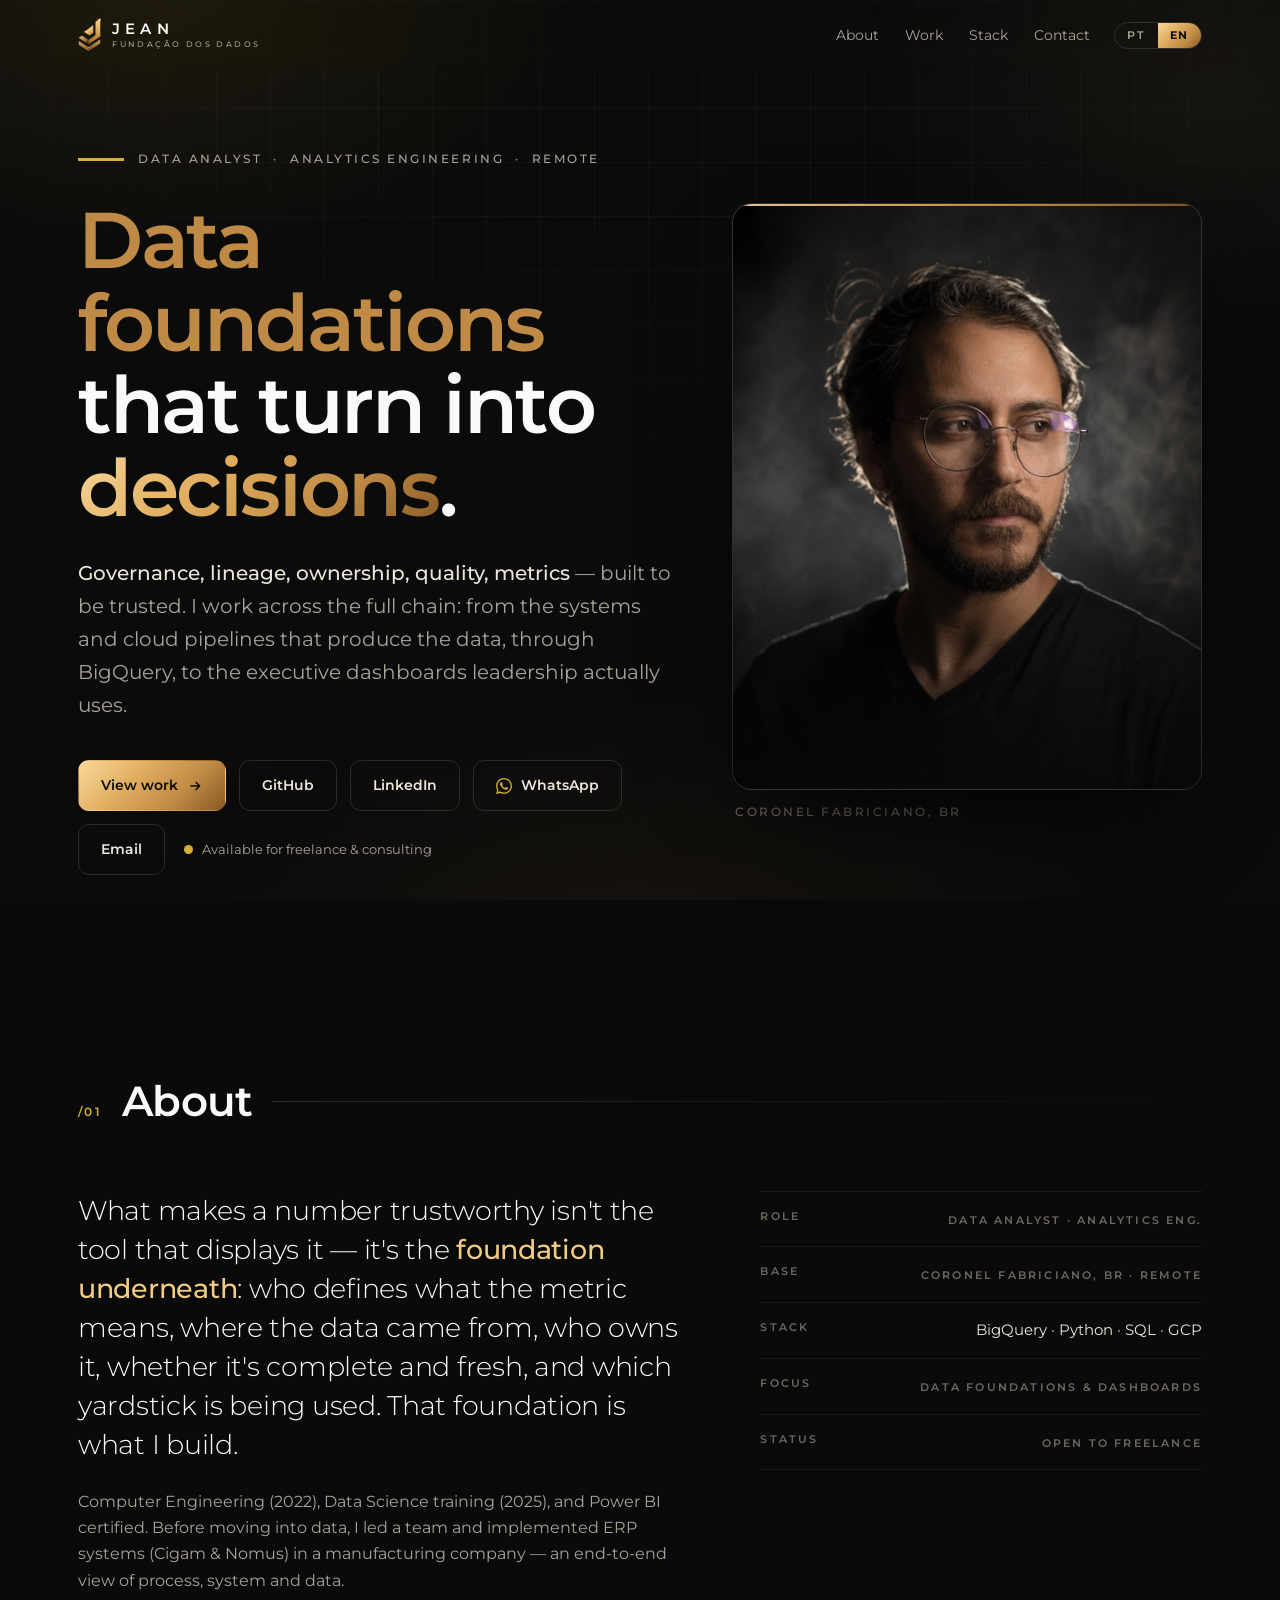
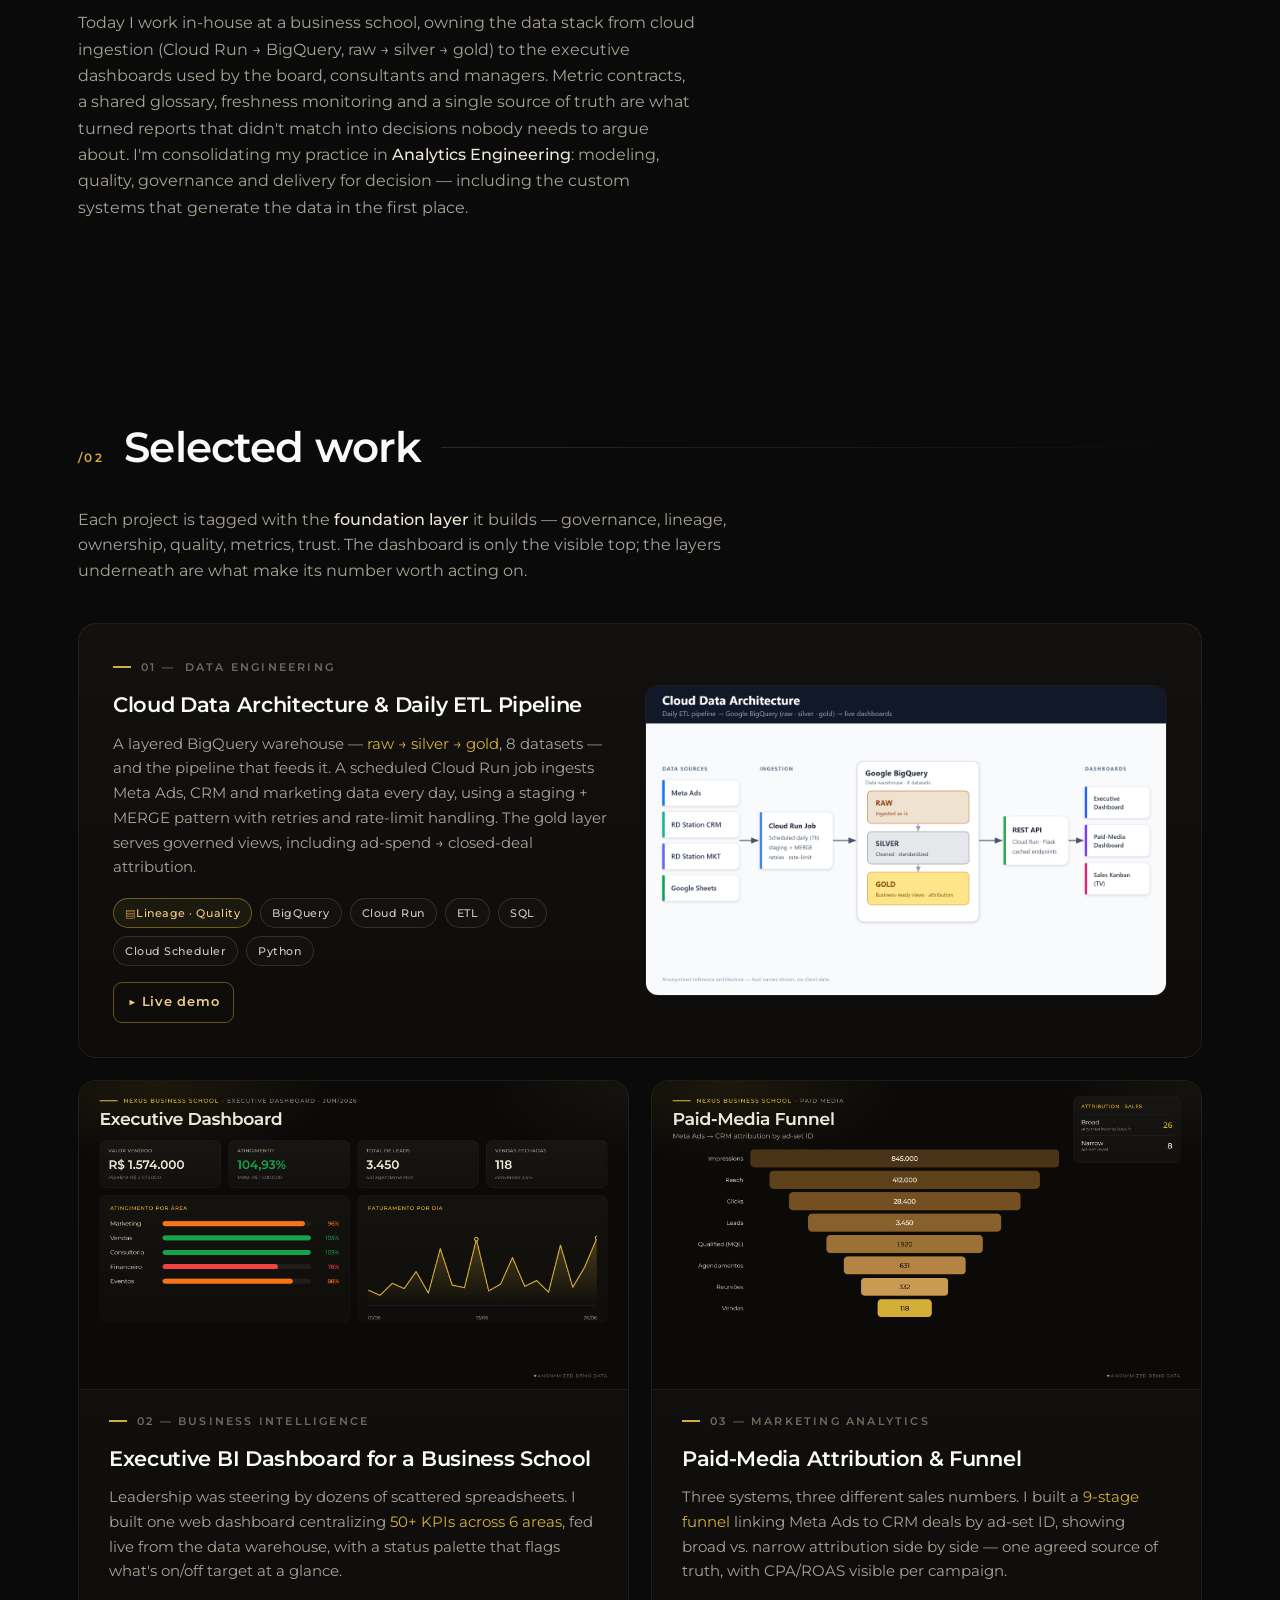
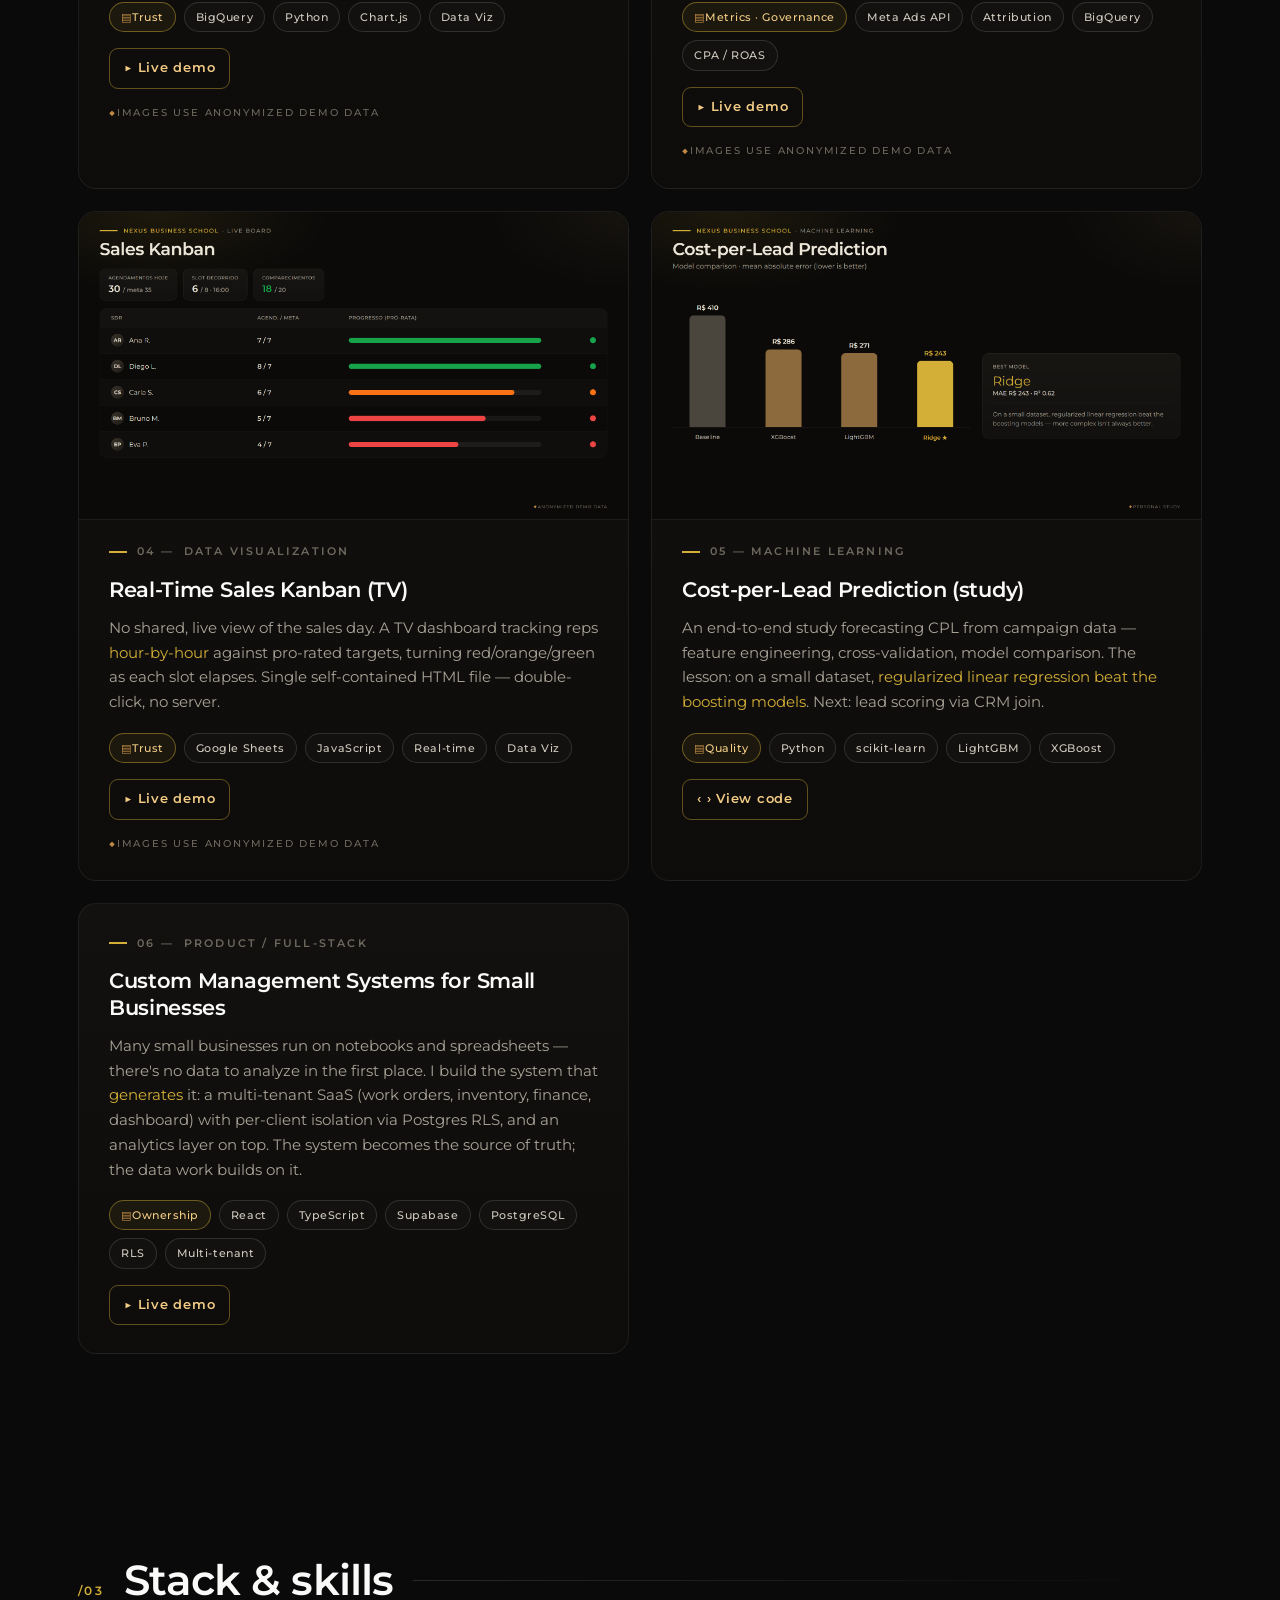
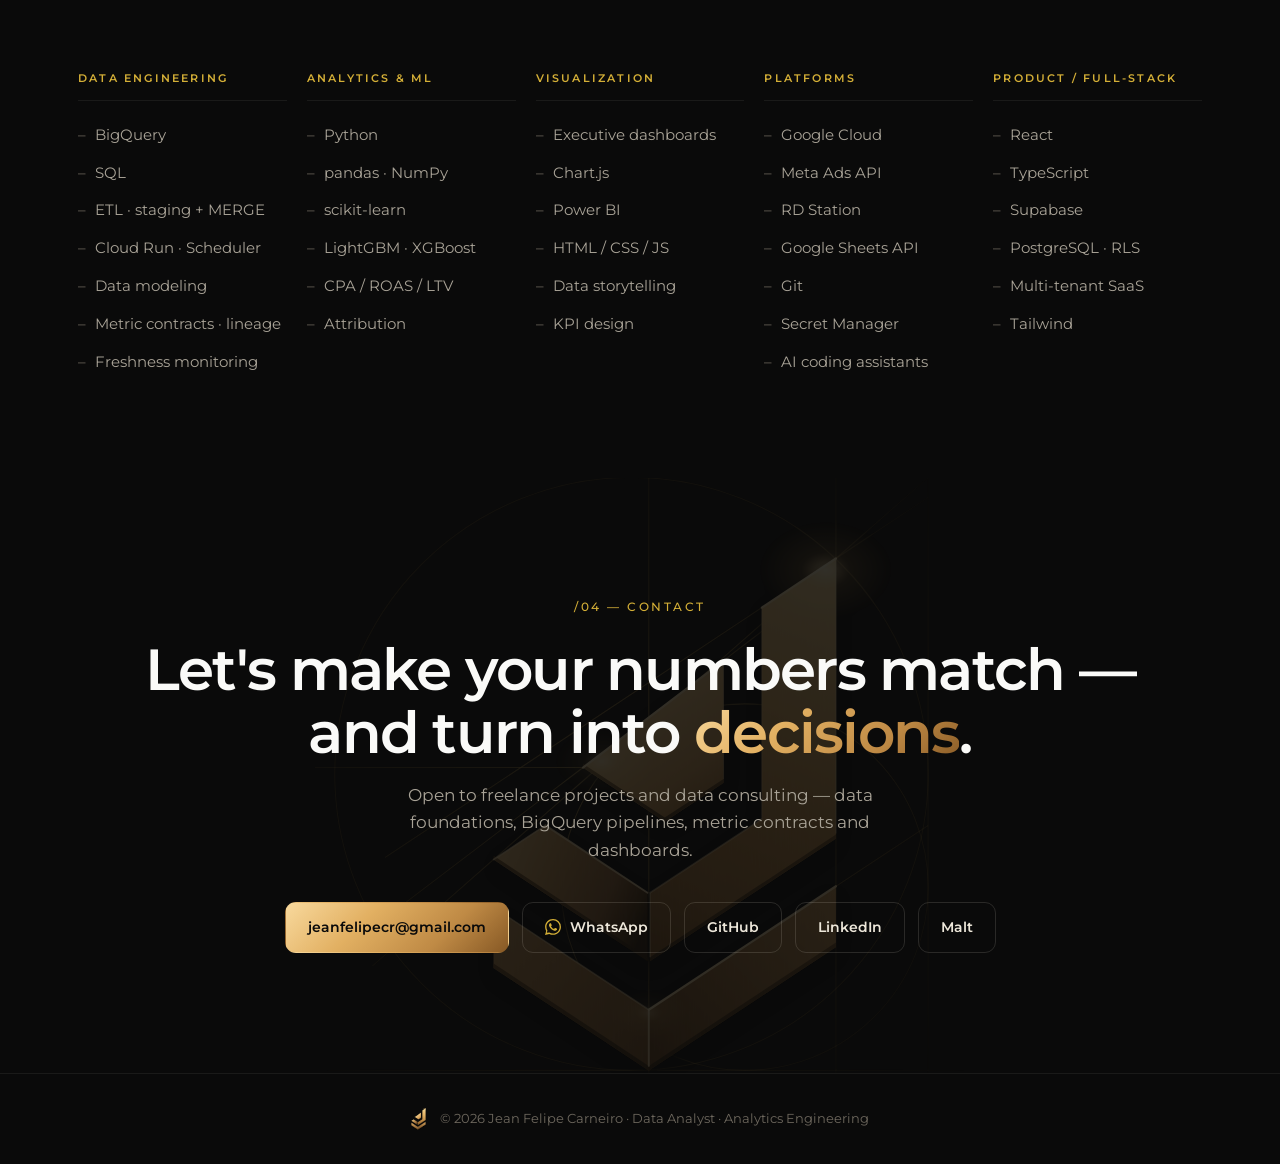
==== commit 713f1a02: "Nova identidade: JEAN · Fundação dos Dados - marca/: kit gerado por marca/_fonte/gerar_marca.py (fon" ====
--- a/index.html
+++ b/index.html
@@ -3,27 +3,41 @@
 <head>
 <meta charset="UTF-8">
 <meta name="viewport" content="width=device-width, initial-scale=1.0">
-<title>Jean Felipe Carneiro — Data Analyst · Analytics Engineering</title>
+<title>Jean Felipe Carneiro — Fundação dos Dados · Data Analyst</title>
 <meta name="description" content="Jean Felipe Carneiro — Data Analyst · Analytics Engineering. I build data foundations that turn into decisions: governance, lineage, ownership, quality and metrics — from cloud pipelines and BigQuery to executive dashboards. PT/EN.">
 <script>(function(){try{var q=(location.search.match(/[?&]lang=(pt|en)/i)||[])[1];var nav=((navigator.language||navigator.userLanguage||'').toLowerCase().indexOf('pt')===0)?'pt':'en';var s=q||localStorage.getItem('jfc_lang')||nav;document.documentElement.setAttribute('data-lang',s);document.documentElement.setAttribute('lang',s);}catch(e){}})();</script>
 <link rel="preconnect" href="https://fonts.googleapis.com">
 <link rel="preconnect" href="https://fonts.gstatic.com" crossorigin>
-<link href="https://fonts.googleapis.com/css2?family=Fraunces:ital,opsz,wght@0,9..144,400;0,9..144,500;0,9..144,600;1,9..144,400&family=Hanken+Grotesk:wght@400;500;600;700&family=IBM+Plex+Mono:wght@400;500&display=swap" rel="stylesheet">
+<link href="https://fonts.googleapis.com/css2?family=Montserrat:ital,wght@0,300;0,400;0,500;0,600;0,700;1,400&display=swap" rel="stylesheet">
+<link rel="stylesheet" href="marca/tokens.css">
+<link rel="icon" href="marca/favicon.svg" type="image/svg+xml">
+<link rel="icon" href="marca/favicon-32.png" sizes="32x32" type="image/png">
+<link rel="apple-touch-icon" href="marca/apple-touch-icon.png">
+<meta name="theme-color" content="#0A0A0A">
+<meta property="og:type" content="website">
+<meta property="og:title" content="Jean Felipe Carneiro — Fundação dos Dados">
+<meta property="og:description" content="Data foundations that turn into decisions — governance, lineage, quality and metrics, from cloud pipelines to executive dashboards.">
+<meta property="og:image" content="https://jeanfelipecr-ds.github.io/marca/og-imagem.png">
+<meta property="og:image:width" content="1200">
+<meta property="og:image:height" content="630">
+<meta property="og:url" content="https://jeanfelipecr-ds.github.io/">
+<meta name="twitter:card" content="summary_large_image">
 <style>
   :root{
-    --bg:#0A0D12; --bg2:#0E1219; --surface:#11151D; --surface2:#161B26;
-    --line:rgba(255,255,255,.07); --line2:rgba(255,255,255,.13);
-    --text:#ECEEF2; --muted:#98A1B0; --faint:#5B6573;
-    --bronze:#C68A5B; --silver:#C4CAD4; --gold:#E6B450;
-    --accent:#E6B450; --cool:#56C7BE;
-    --metal:linear-gradient(90deg,var(--bronze),var(--silver),var(--gold));
+    /* cores da marca: marca/tokens.css (gerado por marca/_fonte/gerar_marca.py) */
+    --bg:var(--jfc-preto); --bg2:#0D0C0A; --surface:var(--jfc-superficie); --surface2:#181613;
+    --line:rgba(237,231,218,.07); --line2:rgba(237,231,218,.14);
+    --text:var(--jfc-texto); --strong:var(--jfc-texto-forte); --muted:var(--jfc-texto-suave); --faint:#6E685E;
+    --bronze:var(--jfc-ouro-medio); --silver:var(--jfc-areia); --gold:var(--jfc-ouro); --gold-light:var(--jfc-ouro-claro);
+    --accent:var(--jfc-ouro);
+    --metal:var(--jfc-ouro-metal);
     --maxw:1180px;
   }
   *{box-sizing:border-box;margin:0;padding:0}
   html{scroll-behavior:smooth}
   body{
     background:var(--bg); color:var(--text);
-    font-family:"Hanken Grotesk",sans-serif; font-size:17px; line-height:1.6;
+    font-family:var(--jfc-fonte); font-size:16.5px; line-height:1.65;
     -webkit-font-smoothing:antialiased; overflow-x:hidden;
   }
   /* ---------- i18n ---------- */
@@ -43,9 +57,9 @@
   .bg-glow{
     position:fixed; inset:0; z-index:-2; pointer-events:none;
     background:
-      radial-gradient(60% 50% at 12% 0%,rgba(230,180,80,.10),transparent 60%),
-      radial-gradient(50% 45% at 95% 10%,rgba(86,199,190,.06),transparent 60%),
-      radial-gradient(70% 60% at 50% 110%,rgba(198,138,91,.07),transparent 60%);
+      radial-gradient(60% 50% at 12% 0%,rgba(212,175,55,.09),transparent 60%),
+      radial-gradient(50% 45% at 95% 10%,rgba(242,204,133,.05),transparent 60%),
+      radial-gradient(70% 60% at 50% 110%,rgba(191,138,69,.07),transparent 60%);
   }
   .bg-grain{
     position:fixed; inset:0; z-index:-1; pointer-events:none; opacity:.04; mix-blend-mode:overlay;
@@ -53,7 +67,7 @@
   }
   /* ---------- layout helpers ---------- */
   .wrap{max-width:var(--maxw); margin:0 auto; padding:0 28px}
-  .mono{font-family:"IBM Plex Mono",monospace; font-size:12.5px; letter-spacing:.14em; text-transform:uppercase}
+  .mono{font-family:var(--jfc-fonte); font-weight:500; font-size:11.5px; letter-spacing:.22em; text-transform:uppercase}
   .metal-text{background:var(--metal); -webkit-background-clip:text; background-clip:text; color:transparent}
   .gold{color:var(--gold)} .bronze{color:var(--bronze)}
   a{color:inherit; text-decoration:none}
@@ -66,9 +80,10 @@
     backdrop-filter:saturate(140%) blur(2px);
   }
   .brand{display:flex; align-items:center; gap:11px; font-weight:600}
-  .brand .dot{width:26px; height:26px; border-radius:7px; background:var(--metal);
-    display:grid; place-items:center; color:#0A0D12; font-family:"IBM Plex Mono",monospace; font-weight:500; font-size:12px}
-  .brand b{font-weight:600; font-size:15px; letter-spacing:.01em}
+  .brand img{height:34px; width:auto; display:block}
+  .brand .wm{display:flex; flex-direction:column; line-height:1}
+  .brand .wm b{font-weight:600; font-size:15px; letter-spacing:.34em; color:var(--strong)}
+  .brand .wm small{font-size:7.5px; font-weight:500; letter-spacing:.32em; color:var(--muted); margin-top:5px}
   .navright{display:flex; align-items:center; gap:24px}
   .navlinks{display:flex; gap:26px}
   .navlinks a{color:var(--muted); font-size:13.5px; transition:color .2s; position:relative}
@@ -76,25 +91,21 @@
   .navlinks a::after{content:""; position:absolute; left:0; bottom:-5px; height:1px; width:0; background:var(--gold); transition:width .25s}
   .navlinks a:hover::after{width:100%}
   .langtog{display:inline-flex; border:1px solid var(--line2); border-radius:999px; overflow:hidden}
-  .langtog button{background:transparent; border:0; color:var(--muted); font-family:"IBM Plex Mono",monospace;
-    font-size:11px; letter-spacing:.08em; padding:6px 12px; cursor:pointer; transition:.2s}
+  .langtog button{background:transparent; border:0; color:var(--muted); font-family:var(--jfc-fonte); font-weight:600;
+    font-size:10.5px; letter-spacing:.16em; padding:6px 12px; cursor:pointer; transition:.2s}
   .langtog button:hover{color:var(--text)}
   html[data-lang="pt"] .langtog button[data-l="pt"],
-  html[data-lang="en"] .langtog button[data-l="en"]{background:var(--metal); color:#0A0D12; font-weight:600}
+  html[data-lang="en"] .langtog button[data-l="en"]{background:var(--metal); color:#0A0A0A; font-weight:700}
   @media(max-width:720px){.navlinks{display:none}}
 
   /* ---------- hero ---------- */
   header{position:relative; padding:150px 0 96px; min-height:94vh; display:flex; align-items:center}
   .hero-inner{display:grid; grid-template-columns:1.12fr .88fr; gap:56px; align-items:center; width:100%}
   .hero-eyebrow{display:flex; align-items:center; gap:14px; color:var(--muted); margin-bottom:30px}
-  .hero-eyebrow .bar{display:inline-flex; height:8px; border-radius:2px; overflow:hidden; width:46px}
-  .hero-eyebrow .bar i{flex:1}
-  .hero-eyebrow .bar i:nth-child(1){background:var(--bronze)}
-  .hero-eyebrow .bar i:nth-child(2){background:var(--silver)}
-  .hero-eyebrow .bar i:nth-child(3){background:var(--gold)}
+  .hero-eyebrow .bar{display:inline-block; height:3px; width:46px; background:var(--gold)}
   h1{
-    font-family:"Fraunces",serif; font-weight:500; line-height:1.02; letter-spacing:-.02em;
-    font-size:clamp(42px,6.6vw,92px); margin-bottom:28px; max-width:15ch;
+    font-family:var(--jfc-fonte); font-weight:600; line-height:1.04; letter-spacing:-.03em; color:var(--strong);
+    font-size:clamp(40px,6.2vw,86px); margin-bottom:28px; max-width:15ch;
   }
   .hero-sub{font-size:clamp(16px,2vw,20px); color:var(--muted); max-width:50ch; margin-bottom:38px}
   .hero-sub b{color:var(--text); font-weight:500}
@@ -105,19 +116,19 @@
     transition:transform .2s, border-color .2s, background .2s;
   }
   .btn svg{width:16px; height:16px}
-  .btn-primary{background:var(--metal); color:#0A0D12; border-color:transparent}
+  .btn-primary{background:var(--metal); color:#0A0A0A; border-color:transparent}
   .btn:hover{transform:translateY(-2px)}
-  .btn-ghost:hover{border-color:var(--gold); background:rgba(230,180,80,.06)}
+  .btn-ghost:hover{border-color:var(--gold); background:rgba(212,175,55,.06)}
   .status{display:inline-flex; align-items:center; gap:9px; margin-left:6px; color:var(--muted); font-size:13px}
-  .status .pulse{width:9px; height:9px; border-radius:50%; background:var(--cool); box-shadow:0 0 0 0 rgba(86,199,190,.5); animation:pulse 2.4s infinite}
-  @keyframes pulse{0%{box-shadow:0 0 0 0 rgba(86,199,190,.45)}70%{box-shadow:0 0 0 9px rgba(86,199,190,0)}100%{box-shadow:0 0 0 0 rgba(86,199,190,0)}}
+  .status .pulse{width:9px; height:9px; border-radius:50%; background:var(--gold); box-shadow:0 0 0 0 rgba(212,175,55,.5); animation:pulse 2.4s infinite}
+  @keyframes pulse{0%{box-shadow:0 0 0 0 rgba(212,175,55,.45)}70%{box-shadow:0 0 0 9px rgba(212,175,55,0)}100%{box-shadow:0 0 0 0 rgba(212,175,55,0)}}
 
   /* ---------- hero portrait ---------- */
   .portrait-wrap{position:relative; display:flex; flex-direction:column; gap:13px; align-items:flex-start}
   .portrait{position:relative; width:100%; border:1px solid var(--line2); border-radius:20px; overflow:hidden;
-    box-shadow:0 40px 90px -30px rgba(0,0,0,.85); background:linear-gradient(160deg,#171c26,#0b0e14)}
+    box-shadow:0 40px 90px -30px rgba(0,0,0,.85); background:linear-gradient(160deg,#1a1814,#0b0a09)}
   .portrait::before{content:""; position:absolute; top:0; left:0; right:0; height:2px; background:var(--metal); z-index:3; opacity:.9}
-  .portrait::after{content:""; position:absolute; inset:0; z-index:2; pointer-events:none; background:linear-gradient(180deg,transparent 48%,rgba(10,13,18,.62))}
+  .portrait::after{content:""; position:absolute; inset:0; z-index:2; pointer-events:none; background:linear-gradient(180deg,transparent 48%,rgba(10,10,10,.62))}
   .portrait img{display:block; width:100%; aspect-ratio:4/5; object-fit:cover; object-position:50% 18%}
   .portrait-cap{color:var(--faint); padding-left:3px; font-size:11.5px}
   @media(max-width:860px){
@@ -130,21 +141,21 @@
   /* ---------- section frame ---------- */
   section{padding:96px 0; position:relative}
   .sec-head{display:flex; align-items:baseline; gap:20px; margin-bottom:54px; flex-wrap:wrap}
-  .sec-num{font-family:"IBM Plex Mono",monospace; font-size:13px; color:var(--gold); letter-spacing:.1em}
-  .sec-title{font-family:"Fraunces",serif; font-weight:500; font-size:clamp(28px,4.4vw,46px); letter-spacing:-.015em}
+  .sec-num{font-family:var(--jfc-fonte); font-weight:600; font-size:12px; color:var(--gold); letter-spacing:.2em}
+  .sec-title{font-family:var(--jfc-fonte); font-weight:600; font-size:clamp(26px,4vw,42px); letter-spacing:-.02em; color:var(--strong)}
   .sec-rule{flex:1; height:1px; background:linear-gradient(90deg,var(--line2),transparent); align-self:center; min-width:40px}
   .sec-lead{color:var(--muted); font-size:15.5px; max-width:64ch; margin:-30px 0 40px}
   .sec-lead b{color:var(--text); font-weight:500}
 
   /* ---------- about ---------- */
   .about-grid{display:grid; grid-template-columns:1.4fr 1fr; gap:64px}
-  .about-lead{font-family:"Fraunces",serif; font-size:clamp(22px,3vw,30px); line-height:1.4; font-weight:400; letter-spacing:-.01em}
-  .about-lead em{font-style:italic; color:var(--gold)}
+  .about-lead{font-family:var(--jfc-fonte); font-size:clamp(20px,2.7vw,27px); line-height:1.45; font-weight:300; letter-spacing:-.01em; color:var(--strong)}
+  .about-lead em{font-style:normal; font-weight:500; color:var(--gold-light)}
   .about-body{color:var(--muted); margin-top:24px; font-size:16px}
   .about-body p+p{margin-top:16px}
   .facts{display:flex; flex-direction:column; gap:0; border-top:1px solid var(--line)}
   .fact{display:flex; justify-content:space-between; gap:16px; padding:15px 0; border-bottom:1px solid var(--line)}
-  .fact span:first-child{color:var(--faint); font-family:"IBM Plex Mono",monospace; font-size:12px; letter-spacing:.06em; text-transform:uppercase}
+  .fact span:first-child{color:var(--faint); font-family:var(--jfc-fonte); font-weight:600; font-size:11px; letter-spacing:.2em; text-transform:uppercase}
   .fact .fv{color:var(--text); text-align:right; font-size:15px}
   @media(max-width:820px){.about-grid{grid-template-columns:1fr; gap:40px}}
 
@@ -159,31 +170,31 @@
   .card:hover{transform:translateY(-4px); border-color:var(--line2)}
   .card:hover::before{opacity:1}
   .card.feat{grid-column:1 / -1; display:grid; grid-template-columns:1fr 1.05fr; gap:34px; align-items:center; padding:34px}
-  .card-media{margin:-30px -30px 22px; aspect-ratio:16/9; overflow:hidden; border-bottom:1px solid var(--line); background:#0c1016}
+  .card-media{margin:-30px -30px 22px; aspect-ratio:16/9; overflow:hidden; border-bottom:1px solid var(--line); background:#0d0c0a}
   .card-media img{width:100%; height:100%; object-fit:cover; display:block; transition:transform .45s ease}
   .card:hover .card-media img{transform:scale(1.035)}
-  .card-idx{font-family:"IBM Plex Mono",monospace; font-size:12px; color:var(--faint); letter-spacing:.1em; margin-bottom:16px; display:flex; align-items:center; gap:10px}
-  .card-idx i{display:inline-block; width:6px; height:6px; border-radius:50%; background:var(--gold)}
-  .card h3{font-family:"Fraunces",serif; font-weight:500; font-size:23px; line-height:1.2; letter-spacing:-.01em; margin-bottom:13px}
+  .card-idx{font-family:var(--jfc-fonte); font-weight:600; font-size:11px; color:var(--faint); letter-spacing:.2em; text-transform:uppercase; margin-bottom:16px; display:flex; align-items:center; gap:10px}
+  .card-idx i{display:inline-block; width:18px; height:2px; background:var(--gold)}
+  .card h3{font-family:var(--jfc-fonte); font-weight:600; font-size:21px; line-height:1.25; letter-spacing:-.015em; margin-bottom:13px; color:var(--strong)}
   .card p{color:var(--muted); font-size:15px; margin-bottom:18px}
   .tags{display:flex; flex-wrap:wrap; gap:8px}
-  .tag{font-family:"IBM Plex Mono",monospace; font-size:11px; letter-spacing:.04em; color:var(--silver);
-    border:1px solid var(--line2); border-radius:999px; padding:5px 11px; background:rgba(255,255,255,.02)}
-  .tag.layer{color:var(--gold); border-color:rgba(230,180,80,.45); background:rgba(230,180,80,.06)}
+  .tag{font-family:var(--jfc-fonte); font-weight:500; font-size:11px; letter-spacing:.05em; color:#CFC9BE;
+    border:1px solid var(--line2); border-radius:999px; padding:5px 11px; background:rgba(237,231,218,.02)}
+  .tag.layer{color:var(--gold-light); border-color:rgba(212,175,55,.45); background:rgba(212,175,55,.07)}
   .tag.layer::before{content:"\25A4 "; color:var(--bronze)}
-  .anon{margin-top:16px; font-family:"IBM Plex Mono",monospace; font-size:10.5px; letter-spacing:.08em; text-transform:uppercase; color:var(--faint)}
+  .anon{margin-top:16px; font-family:var(--jfc-fonte); font-weight:500; font-size:10px; letter-spacing:.18em; text-transform:uppercase; color:var(--faint)}
   .anon::before{content:"\25C6 "; color:var(--bronze)}
-  .card-demo{display:inline-flex; align-items:center; gap:8px; margin-top:16px; color:var(--gold);
-    font-family:"IBM Plex Mono",monospace; font-size:13px; font-weight:500; letter-spacing:.03em;
-    border:1px solid rgba(230,180,80,.42); border-radius:9px; padding:9px 14px; transition:background .2s, border-color .2s, transform .2s}
-  .card-demo:hover{background:rgba(230,180,80,.10); border-color:var(--gold); transform:translateY(-1px)}
-  .feat-media{border:1px solid var(--line); border-radius:13px; overflow:hidden; background:#0c1016}
+  .card-demo{display:inline-flex; align-items:center; gap:8px; margin-top:16px; color:var(--gold-light);
+    font-family:var(--jfc-fonte); font-size:12.5px; font-weight:600; letter-spacing:.06em;
+    border:1px solid rgba(212,175,55,.42); border-radius:9px; padding:9px 14px; transition:background .2s, border-color .2s, transform .2s}
+  .card-demo:hover{background:rgba(212,175,55,.10); border-color:var(--gold); transform:translateY(-1px)}
+  .feat-media{border:1px solid var(--line); border-radius:13px; overflow:hidden; background:#0d0c0a}
   .feat-media img{width:100%; display:block}
   @media(max-width:820px){.work-grid{grid-template-columns:1fr} .card.feat{grid-template-columns:1fr}}
 
   /* ---------- stack ---------- */
   .stack-grid{display:grid; grid-template-columns:repeat(5,1fr); gap:20px}
-  .stack-col h4{font-family:"IBM Plex Mono",monospace; font-size:12px; letter-spacing:.1em; text-transform:uppercase; color:var(--gold); margin-bottom:16px; padding-bottom:12px; border-bottom:1px solid var(--line)}
+  .stack-col h4{font-family:var(--jfc-fonte); font-weight:600; font-size:11px; letter-spacing:.2em; text-transform:uppercase; color:var(--gold); margin-bottom:16px; padding-bottom:12px; border-bottom:1px solid var(--line)}
   .stack-col ul{list-style:none}
   .stack-col li{padding:7px 0; color:var(--muted); font-size:14.5px; display:flex; gap:9px; align-items:baseline}
   .stack-col li::before{content:"\2013"; color:var(--faint)}
@@ -191,18 +202,19 @@
   @media(max-width:480px){.stack-grid{grid-template-columns:1fr}}
 
   /* ---------- contact ---------- */
-  .contact{text-align:center; padding:120px 0}
+  .contact{text-align:center; padding:120px 0; overflow:hidden}
+  .contact::before{content:""; position:absolute; inset:0; z-index:-1; pointer-events:none; opacity:.16;
+    background:url("marca/simbolo-construcao.svg") center/auto 118% no-repeat}
   .contact .mono{color:var(--gold); margin-bottom:22px; display:block}
-  .contact h2{font-family:"Fraunces",serif; font-weight:500; font-size:clamp(34px,6vw,64px); line-height:1.05; letter-spacing:-.02em; margin-bottom:18px}
-  .contact h2 em{font-style:italic; color:var(--gold)}
+  .contact h2{font-family:var(--jfc-fonte); font-weight:600; font-size:clamp(32px,5.4vw,58px); line-height:1.08; letter-spacing:-.03em; margin-bottom:18px; color:var(--strong)}
+  .contact h2 em{font-style:normal; background:var(--metal); -webkit-background-clip:text; background-clip:text; color:transparent}
   .contact p{color:var(--muted); max-width:46ch; margin:0 auto 38px}
   .contact-links{display:flex; flex-wrap:wrap; gap:13px; justify-content:center}
 
   /* ---------- footer ---------- */
   footer{border-top:1px solid var(--line); padding:34px 0; color:var(--faint); font-size:13px}
   footer .wrap{display:flex; justify-content:center; flex-wrap:wrap; gap:14px; align-items:center}
-  footer .metal-bar{display:inline-flex; width:60px; height:6px; border-radius:2px; overflow:hidden}
-  footer .metal-bar i{flex:1} footer .metal-bar i:nth-child(1){background:var(--bronze)} footer .metal-bar i:nth-child(2){background:var(--silver)} footer .metal-bar i:nth-child(3){background:var(--gold)}
+  footer .marca{height:22px; width:auto; display:block}
 
   /* ---------- reveal ---------- */
   [data-reveal]{opacity:0; transform:translateY(22px); transition:opacity .7s cubic-bezier(.2,.7,.2,1), transform .7s cubic-bezier(.2,.7,.2,1)}
@@ -221,7 +233,7 @@
 <div class="bg-grain"></div>
 
 <nav>
-  <a class="brand" href="#top"><span class="dot">J</span><b>Jean&nbsp;Felipe&nbsp;Carneiro</b></a>
+  <a class="brand" href="#top" aria-label="Jean Felipe Carneiro — início"><img src="marca/simbolo-ouro.svg" alt=""><span class="wm"><b>JEAN</b><small>FUNDAÇÃO DOS DADOS</small></span></a>
   <div class="navright">
     <div class="navlinks">
       <a href="#about"><span class="t-en">About</span><span class="t-pt">Sobre</span></a>
@@ -240,12 +252,12 @@
   <div class="wrap hero-inner">
     <div class="stg">
       <div class="hero-eyebrow">
-        <span class="bar"><i></i><i></i><i></i></span>
+        <span class="bar"></span>
         <span class="mono"><span class="t-en">Data Analyst &nbsp;·&nbsp; Analytics Engineering &nbsp;·&nbsp; Remote</span><span class="t-pt">Analista de Dados &nbsp;·&nbsp; Analytics Engineering &nbsp;·&nbsp; Remoto</span></span>
       </div>
       <h1>
         <span class="t-en"><span class="bronze">Data foundations</span> that turn into <span class="metal-text">decisions</span>.</span>
-        <span class="t-pt">A <span class="bronze">fundação de dados</span> que vira <span class="metal-text">decisão</span>.</span>
+        <span class="t-pt">A <span class="bronze">fundação dos dados</span> que vira <span class="metal-text">decisão</span>.</span>
       </h1>
       <p class="hero-sub">
         <span class="t-en"><b>Governance, lineage, ownership, quality, metrics</b> — built to be trusted. I work across the full chain: from the systems and cloud pipelines that produce the data, through BigQuery, to the executive dashboards leadership actually uses.</span>
@@ -256,8 +268,8 @@
           <svg viewBox="0 0 24 24" fill="none" stroke="currentColor" stroke-width="2"><path d="M5 12h14M13 6l6 6-6 6"/></svg></a>
         <a class="btn btn-ghost" href="https://github.com/jeanfelipecr-DS" target="_blank" rel="noopener">GitHub</a>
         <a class="btn btn-ghost" href="https://www.linkedin.com/in/jean-felipe-b7b3b5197/" target="_blank" rel="noopener">LinkedIn</a>
-        <a class="btn btn-ghost t-en" href="https://wa.me/5531997884757?text=Hi%20Jean!%20I%20saw%20your%20portfolio%20and%20would%20like%20to%20talk." target="_blank" rel="noopener"><svg fill="#E6B450"><use href="#ico-wa"></use></svg>WhatsApp</a>
-        <a class="btn btn-ghost t-pt" href="https://wa.me/5531997884757?text=Oi%20Jean!%20Vi%20seu%20portf%C3%B3lio%20e%20gostaria%20de%20conversar." target="_blank" rel="noopener"><svg fill="#E6B450"><use href="#ico-wa"></use></svg>WhatsApp</a>
+        <a class="btn btn-ghost t-en" href="https://wa.me/5531997884757?text=Hi%20Jean!%20I%20saw%20your%20portfolio%20and%20would%20like%20to%20talk." target="_blank" rel="noopener"><svg fill="#D4AF37"><use href="#ico-wa"></use></svg>WhatsApp</a>
+        <a class="btn btn-ghost t-pt" href="https://wa.me/5531997884757?text=Oi%20Jean!%20Vi%20seu%20portf%C3%B3lio%20e%20gostaria%20de%20conversar." target="_blank" rel="noopener"><svg fill="#D4AF37"><use href="#ico-wa"></use></svg>WhatsApp</a>
         <a class="btn btn-ghost" href="mailto:jeanfelipecr@gmail.com">Email</a>
         <span class="status"><span class="pulse"></span><span class="t-en">Available for freelance &amp; consulting</span><span class="t-pt">Disponível para freelance e consultoria</span></span>
       </div>
@@ -297,7 +309,7 @@
         <div class="fact"><span><span class="t-en">Role</span><span class="t-pt">Função</span></span><span class="fv"><span class="t-en">Data Analyst · Analytics Eng.</span><span class="t-pt">Analista de Dados · Analytics Eng.</span></span></div>
         <div class="fact"><span><span class="t-en">Base</span><span class="t-pt">Local</span></span><span class="fv"><span class="t-en">Coronel Fabriciano, BR · Remote</span><span class="t-pt">Coronel Fabriciano, BR · Remoto</span></span></div>
         <div class="fact"><span>Stack</span><span class="fv">BigQuery · Python · SQL · GCP</span></div>
-        <div class="fact"><span><span class="t-en">Focus</span><span class="t-pt">Foco</span></span><span class="fv"><span class="t-en">Data foundations &amp; dashboards</span><span class="t-pt">Fundação de dados e dashboards</span></span></div>
+        <div class="fact"><span><span class="t-en">Focus</span><span class="t-pt">Foco</span></span><span class="fv"><span class="t-en">Data foundations &amp; dashboards</span><span class="t-pt">Fundação dos dados e dashboards</span></span></div>
         <div class="fact"><span>Status</span><span class="fv"><span class="t-en">Open to freelance</span><span class="t-pt">Aberto a freelance</span></span></div>
       </div>
     </div>
@@ -436,12 +448,12 @@
     </h2>
     <p>
       <span class="t-en">Open to freelance projects and data consulting — data foundations, BigQuery pipelines, metric contracts and dashboards.</span>
-      <span class="t-pt">Aberto a projetos freelance e consultoria de dados — fundação de dados, pipelines no BigQuery, contratos de métricas e dashboards.</span>
+      <span class="t-pt">Aberto a projetos freelance e consultoria de dados — fundação dos dados, pipelines no BigQuery, contratos de métricas e dashboards.</span>
     </p>
     <div class="contact-links">
       <a class="btn btn-primary" href="mailto:jeanfelipecr@gmail.com">jeanfelipecr@gmail.com</a>
-      <a class="btn btn-ghost t-en" href="https://wa.me/5531997884757?text=Hi%20Jean!%20I%20saw%20your%20portfolio%20and%20would%20like%20to%20talk." target="_blank" rel="noopener"><svg fill="#E6B450"><use href="#ico-wa"></use></svg>WhatsApp</a>
-      <a class="btn btn-ghost t-pt" href="https://wa.me/5531997884757?text=Oi%20Jean!%20Vi%20seu%20portf%C3%B3lio%20e%20gostaria%20de%20conversar." target="_blank" rel="noopener"><svg fill="#E6B450"><use href="#ico-wa"></use></svg>WhatsApp</a>
+      <a class="btn btn-ghost t-en" href="https://wa.me/5531997884757?text=Hi%20Jean!%20I%20saw%20your%20portfolio%20and%20would%20like%20to%20talk." target="_blank" rel="noopener"><svg fill="#D4AF37"><use href="#ico-wa"></use></svg>WhatsApp</a>
+      <a class="btn btn-ghost t-pt" href="https://wa.me/5531997884757?text=Oi%20Jean!%20Vi%20seu%20portf%C3%B3lio%20e%20gostaria%20de%20conversar." target="_blank" rel="noopener"><svg fill="#D4AF37"><use href="#ico-wa"></use></svg>WhatsApp</a>
       <a class="btn btn-ghost" href="https://github.com/jeanfelipecr-DS" target="_blank" rel="noopener">GitHub</a>
       <a class="btn btn-ghost" href="https://www.linkedin.com/in/jean-felipe-b7b3b5197/" target="_blank" rel="noopener">LinkedIn</a>
       <a class="btn btn-ghost" href="https://www.malt.com/profile/jeanfelipecarneiro1?origin=site_nav_bar" target="_blank" rel="noopener">Malt</a>
@@ -451,7 +463,7 @@
 
 <footer>
   <div class="wrap">
-    <span class="metal-bar"><i></i><i></i><i></i></span>
+    <img class="marca" src="marca/simbolo-ouro.svg" alt="">
     <span>© <span id="yr"></span> Jean Felipe Carneiro · <span class="t-en">Data Analyst · Analytics Engineering</span><span class="t-pt">Analista de Dados · Analytics Engineering</span></span>
   </div>
 </footer>
--- a/marca/tokens.css
+++ b/marca/tokens.css
@@ -0,0 +1,44 @@
+/*
+  JEAN · Fundação dos Dados — tokens da marca (fonte única)
+  Gerado por marca/_fonte/gerar_marca.py — edite lá, não aqui.
+
+  Uso:  <link rel="stylesheet" href="https://jeanfelipecr-ds.github.io/marca/tokens.css">
+        <link href="https://fonts.googleapis.com/css2?family=Montserrat:wght@300;400;500;600;700&display=swap" rel="stylesheet">
+
+  Regra: verde/laranja/vermelho só para estado ou meta (período encerrado); o dourado é MARCA,
+  nunca status; azul nunca representa atingimento.
+*/
+:root {
+  /* paleta do board */
+  --jfc-preto: #0A0A0A;
+  --jfc-grafite: #1E1E1E;
+  --jfc-ouro: #D4AF37;
+  --jfc-areia: #EDE7DA;
+  --jfc-branco: #FAFAF8;
+
+  /* ouro em faces (o metal do símbolo) */
+  --jfc-ouro-reflexo: #F8D99D;
+  --jfc-ouro-claro: #F2CC85;
+  --jfc-ouro-medio: #BF8A45;
+  --jfc-ouro-sombra: #875925;
+  --jfc-ouro-vinco: #4A3116;
+  --jfc-ouro-metal: linear-gradient(135deg, #F8D99D 0%, #E2B062 35%, #BF8A45 70%, #875925 100%);
+
+  /* superfícies e texto em fundo escuro */
+  --jfc-fundo: #0A0A0A;
+  --jfc-superficie: #121110;
+  --jfc-linha: #2A2620;
+  --jfc-texto: #EDE7DA;
+  --jfc-texto-forte: #FAFAF8;
+  --jfc-texto-suave: #A9A397;
+
+  /* tipografia: uma família só */
+  --jfc-fonte: "Montserrat", system-ui, -apple-system, "Segoe UI", sans-serif;
+  --jfc-espaco-titulo: .26em;   /* caixa alta espaçada, como o "FUNDAÇÃO DOS DADOS" */
+  --jfc-espaco-rotulo: .2em;
+
+  /* status — só para estado/meta */
+  --jfc-ok: #16A34A;
+  --jfc-atencao: #F97316;
+  --jfc-alerta: #EF4444;
+}
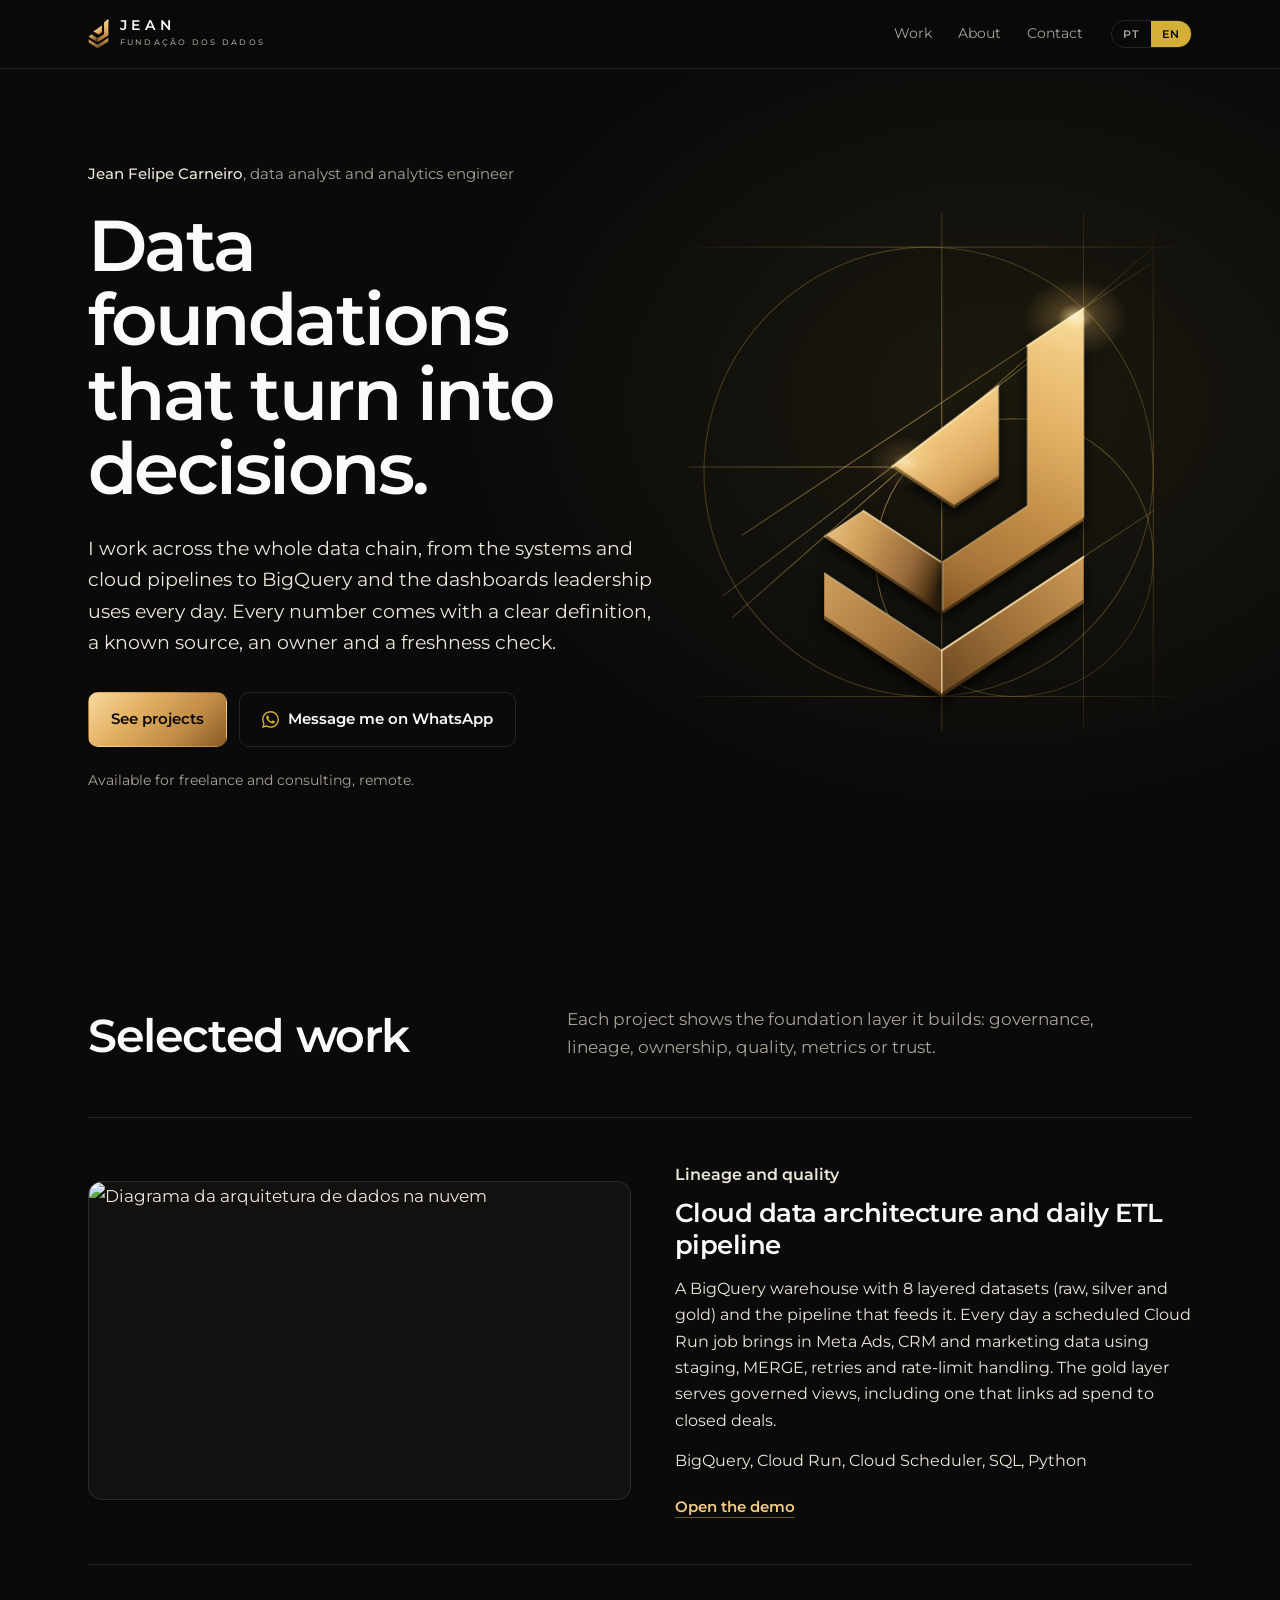
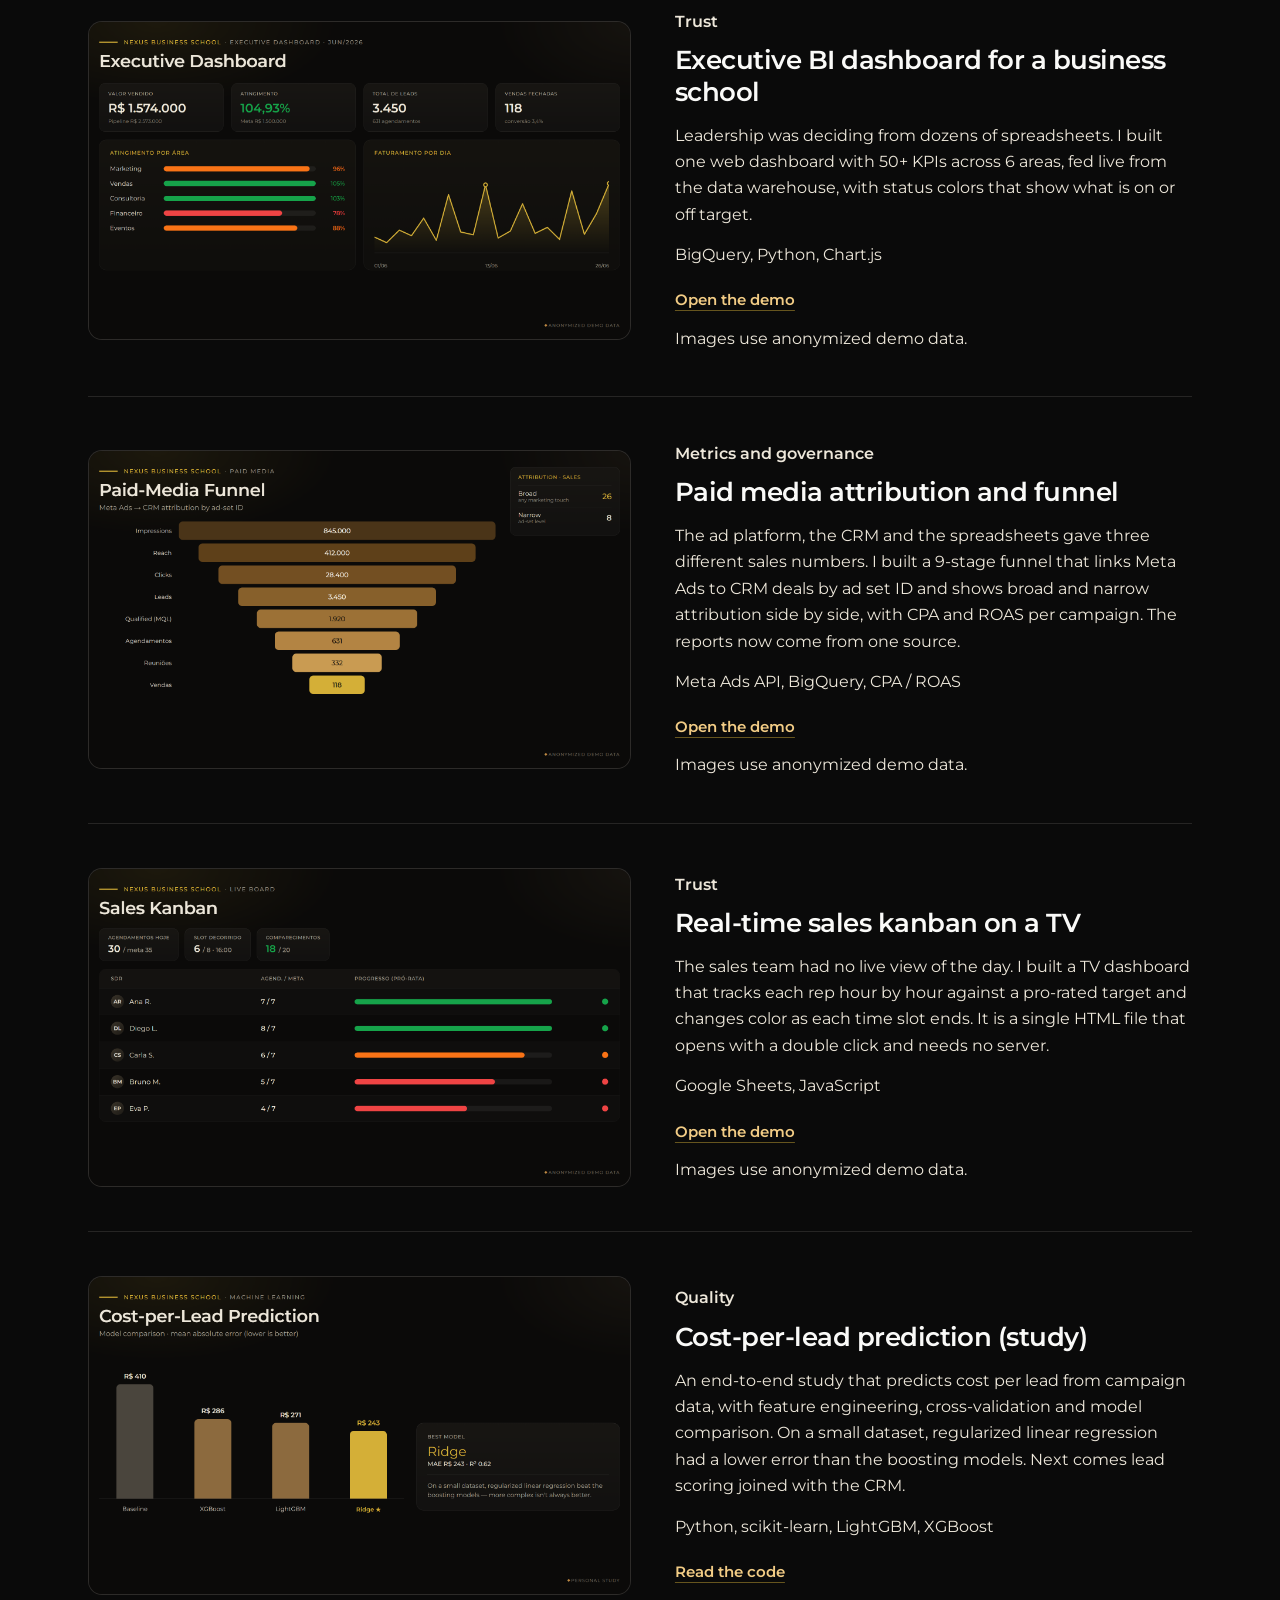
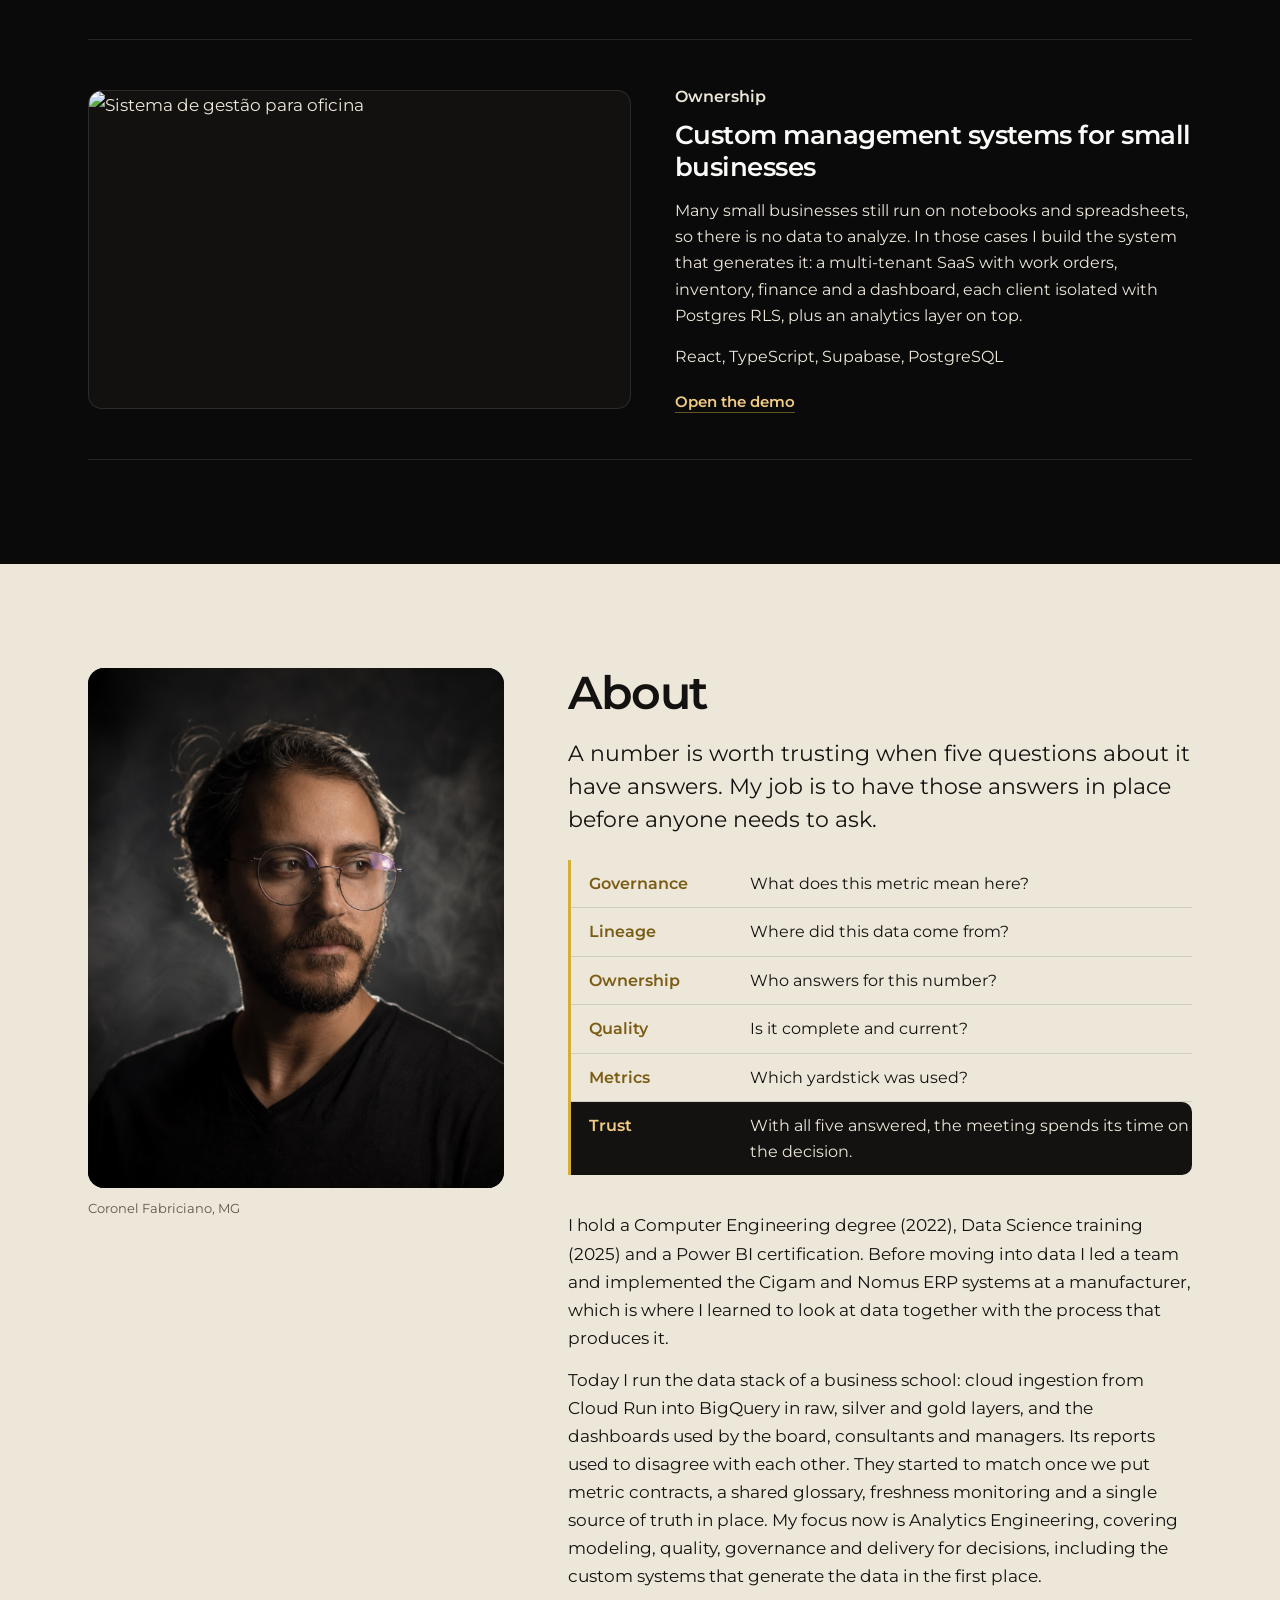
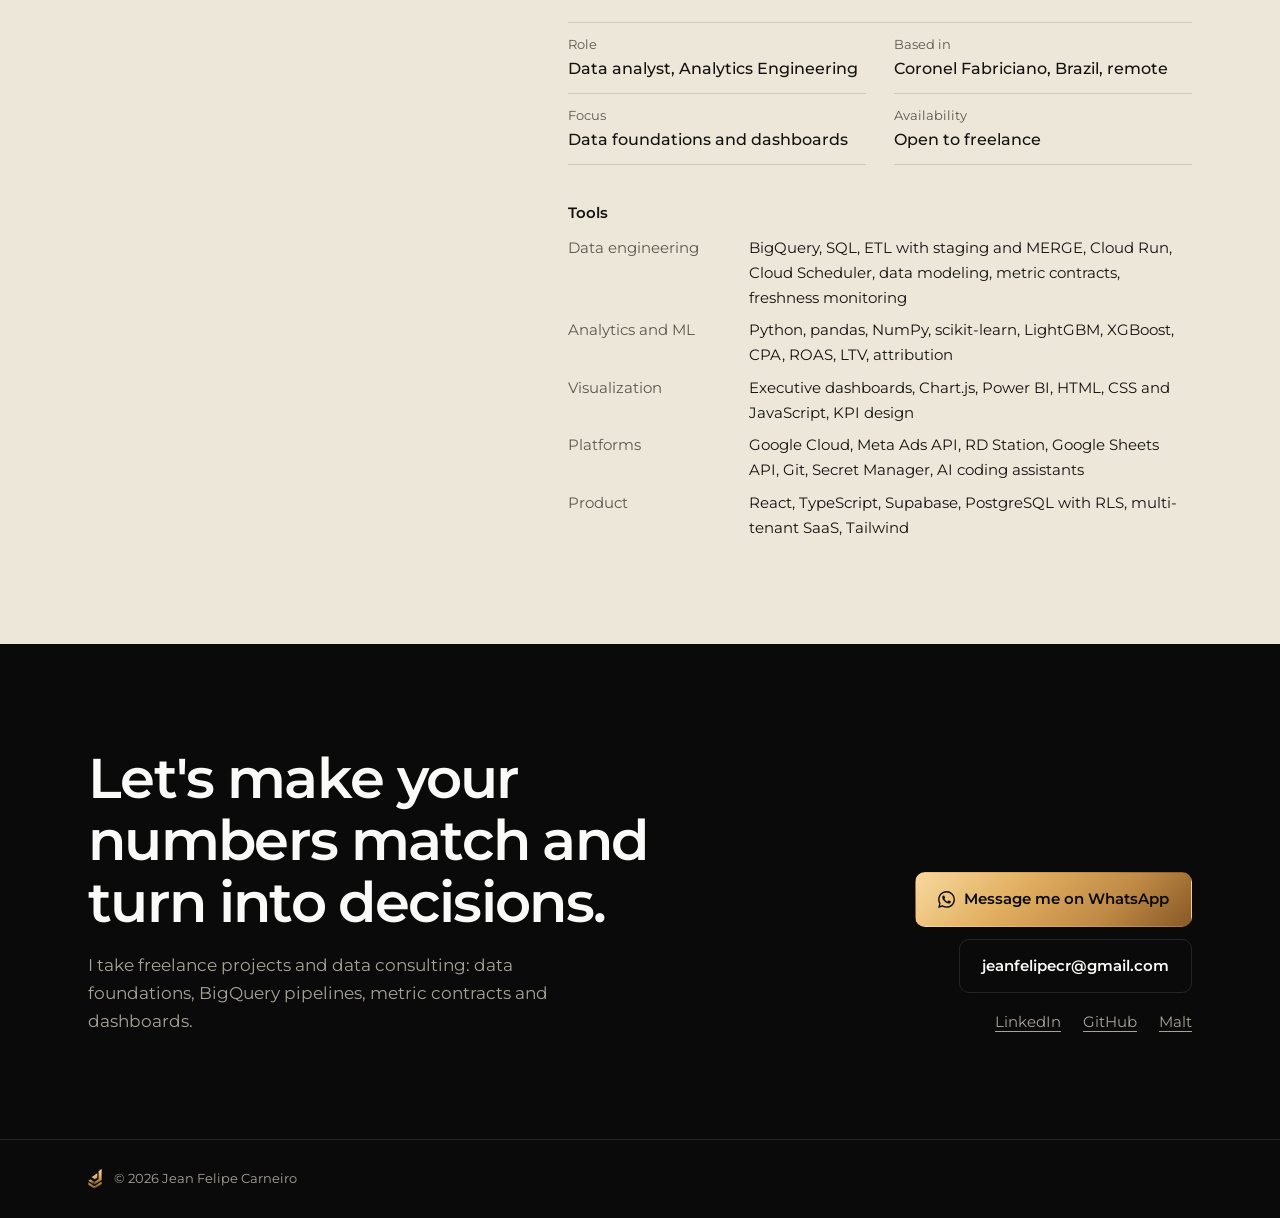
==== commit 435dc9f5: "Portfólio: texto sem vícios de IA e página redesenhada na nova identidade - texto (PT e EN) reescrit" ====
--- a/index.html
+++ b/index.html
@@ -3,476 +3,393 @@
 <head>
 <meta charset="UTF-8">
 <meta name="viewport" content="width=device-width, initial-scale=1.0">
-<title>Jean Felipe Carneiro — Fundação dos Dados · Data Analyst</title>
-<meta name="description" content="Jean Felipe Carneiro — Data Analyst · Analytics Engineering. I build data foundations that turn into decisions: governance, lineage, ownership, quality and metrics — from cloud pipelines and BigQuery to executive dashboards. PT/EN.">
+<title>Jean Felipe Carneiro, analista de dados | Fundação dos Dados</title>
+<meta name="description" content="Jean Felipe Carneiro, data analyst and analytics engineer. I build data foundations that turn into decisions: governance, lineage, ownership, quality and metrics, from cloud pipelines and BigQuery to executive dashboards. PT/EN.">
 <script>(function(){try{var q=(location.search.match(/[?&]lang=(pt|en)/i)||[])[1];var nav=((navigator.language||navigator.userLanguage||'').toLowerCase().indexOf('pt')===0)?'pt':'en';var s=q||localStorage.getItem('jfc_lang')||nav;document.documentElement.setAttribute('data-lang',s);document.documentElement.setAttribute('lang',s);}catch(e){}})();</script>
 <link rel="preconnect" href="https://fonts.googleapis.com">
 <link rel="preconnect" href="https://fonts.gstatic.com" crossorigin>
-<link href="https://fonts.googleapis.com/css2?family=Montserrat:ital,wght@0,300;0,400;0,500;0,600;0,700;1,400&display=swap" rel="stylesheet">
+<link href="https://fonts.googleapis.com/css2?family=Montserrat:wght@300;400;500;600;700&display=swap" rel="stylesheet">
 <link rel="stylesheet" href="marca/tokens.css">
 <link rel="icon" href="marca/favicon.svg" type="image/svg+xml">
 <link rel="icon" href="marca/favicon-32.png" sizes="32x32" type="image/png">
 <link rel="apple-touch-icon" href="marca/apple-touch-icon.png">
 <meta name="theme-color" content="#0A0A0A">
 <meta property="og:type" content="website">
-<meta property="og:title" content="Jean Felipe Carneiro — Fundação dos Dados">
-<meta property="og:description" content="Data foundations that turn into decisions — governance, lineage, quality and metrics, from cloud pipelines to executive dashboards.">
+<meta property="og:title" content="Jean Felipe Carneiro | Fundação dos Dados">
+<meta property="og:description" content="Data foundations that turn into decisions: governance, lineage, quality and metrics, from cloud pipelines to executive dashboards.">
 <meta property="og:image" content="https://jeanfelipecr-ds.github.io/marca/og-imagem.png">
 <meta property="og:image:width" content="1200">
 <meta property="og:image:height" content="630">
 <meta property="og:url" content="https://jeanfelipecr-ds.github.io/">
 <meta name="twitter:card" content="summary_large_image">
 <style>
-  :root{
-    /* cores da marca: marca/tokens.css (gerado por marca/_fonte/gerar_marca.py) */
-    --bg:var(--jfc-preto); --bg2:#0D0C0A; --surface:var(--jfc-superficie); --surface2:#181613;
-    --line:rgba(237,231,218,.07); --line2:rgba(237,231,218,.14);
-    --text:var(--jfc-texto); --strong:var(--jfc-texto-forte); --muted:var(--jfc-texto-suave); --faint:#6E685E;
-    --bronze:var(--jfc-ouro-medio); --silver:var(--jfc-areia); --gold:var(--jfc-ouro); --gold-light:var(--jfc-ouro-claro);
-    --accent:var(--jfc-ouro);
-    --metal:var(--jfc-ouro-metal);
-    --maxw:1180px;
+  /*
+    Cores e fonte vêm de marca/tokens.css (gerado por marca/_fonte/gerar_marca.py).
+    Regra de desenho: um único momento de movimento (o símbolo sendo construído no topo);
+    o resto é tipografia, espaço e uma seção clara (a versão "fundo claro" da marca) para dar ritmo.
+  */
+  :root {
+    --bg: var(--jfc-preto);
+    --linha: rgba(237, 231, 218, .12);
+    --texto: var(--jfc-areia);
+    --forte: var(--jfc-branco);
+    --suave: #A9A397;
+    --ouro: var(--jfc-ouro);
+    --ouro-claro: var(--jfc-ouro-claro);
+    --tinta: #141210;           /* texto sobre a areia */
+    --tinta-suave: #5E574C;
+    --ouro-escuro: #7A5C14;     /* dourado legível sobre a areia */
+    --largura: 1160px;
   }
-  *{box-sizing:border-box;margin:0;padding:0}
-  html{scroll-behavior:smooth}
-  body{
-    background:var(--bg); color:var(--text);
-    font-family:var(--jfc-fonte); font-size:16.5px; line-height:1.65;
-    -webkit-font-smoothing:antialiased; overflow-x:hidden;
+  * { box-sizing: border-box; margin: 0; padding: 0; }
+  html { scroll-behavior: smooth; }
+  body { background: var(--bg); color: var(--texto); font-family: var(--jfc-fonte); font-size: 17px; line-height: 1.65;
+         -webkit-font-smoothing: antialiased; overflow-x: hidden; }
+  html[data-lang="en"] .t-pt { display: none; }
+  html[data-lang="pt"] .t-en { display: none; }
+  a { color: inherit; }
+  img { display: block; max-width: 100%; }
+  :focus-visible { outline: 2px solid var(--ouro); outline-offset: 3px; border-radius: 4px; }
+  .wrap { max-width: var(--largura); margin: 0 auto; padding: 0 28px; }
+  @media (max-width: 600px) { .wrap { padding: 0 18px; } }
+
+  /* ---------- menu ---------- */
+  .menu { position: sticky; top: 0; z-index: 20; background: rgba(10, 10, 10, .86); backdrop-filter: blur(10px);
+          border-bottom: 1px solid var(--linha); }
+  .menu .wrap { display: flex; align-items: center; gap: 28px; height: 68px; }
+  .marca { display: flex; align-items: center; gap: 11px; text-decoration: none; }
+  .marca img { height: 30px; }
+  .marca b { display: block; font-weight: 600; font-size: 14px; letter-spacing: .34em; color: var(--forte); line-height: 1; }
+  .marca small { display: block; font-size: 7.5px; font-weight: 500; letter-spacing: .3em; color: var(--suave); margin-top: 5px; }
+  .menu nav { margin-left: auto; display: flex; gap: 26px; font-size: 14px; }
+  .menu nav a { text-decoration: none; color: var(--suave); }
+  .menu nav a:hover { color: var(--forte); }
+  .idioma { display: inline-flex; border: 1px solid var(--linha); border-radius: 999px; overflow: hidden; }
+  .idioma button { background: none; border: 0; color: var(--suave); font: 600 11px var(--jfc-fonte); letter-spacing: .08em; padding: 6px 11px; cursor: pointer; }
+  html[data-lang="pt"] .idioma [data-l="pt"], html[data-lang="en"] .idioma [data-l="en"] { background: var(--ouro); color: var(--jfc-preto); }
+  @media (max-width: 760px) { .menu nav { display: none; } .idioma { margin-left: auto; } }
+
+  /* ---------- topo ---------- */
+  .topo { position: relative; overflow: hidden; }
+  .topo::before { content: ""; position: absolute; inset: 0; pointer-events: none;
+                  background: radial-gradient(60% 70% at 78% 40%, rgba(212, 175, 55, .09), transparent 70%); }
+  .topo .wrap { position: relative; display: grid; grid-template-columns: 1.05fr .95fr; align-items: center; gap: 24px;
+                min-height: calc(100vh - 68px); padding-top: 48px; padding-bottom: 64px; }
+  .quem { font-size: 15px; color: var(--suave); margin-bottom: 22px; }
+  .quem strong { color: var(--texto); font-weight: 500; }
+  h1 { font-weight: 600; font-size: clamp(40px, 5.6vw, 74px); line-height: 1.04; letter-spacing: -.035em; color: var(--forte); max-width: 13ch; }
+  .topo .sub { margin-top: 26px; font-size: clamp(17px, 1.6vw, 19px); color: var(--texto); max-width: 46ch; }
+  .acoes { display: flex; flex-wrap: wrap; gap: 12px; margin-top: 34px; }
+  .botao { display: inline-flex; align-items: center; gap: 9px; padding: 14px 22px; border-radius: 10px; font-size: 15px; font-weight: 600;
+           text-decoration: none; border: 1px solid var(--linha); color: var(--forte); transition: background .2s, border-color .2s; }
+  .botao svg { width: 17px; height: 17px; }
+  .botao.ouro { background: var(--jfc-ouro-metal); color: var(--jfc-preto); border-color: transparent; }
+  .botao.ouro:hover { filter: brightness(1.06); }
+  .botao:not(.ouro):hover { border-color: var(--ouro); background: rgba(212, 175, 55, .07); }
+  .livre { margin-top: 22px; font-size: 14px; color: var(--suave); }
+  .simbolo { width: 100%; max-width: 560px; justify-self: end; aspect-ratio: 1060 / 1100; }
+  .simbolo object, .simbolo img { width: 100%; height: 100%; }
+  @media (max-width: 860px) {
+    .topo .wrap { grid-template-columns: 1fr; min-height: auto; padding-top: 28px; }
+    .simbolo { order: -1; max-width: 300px; justify-self: center; margin-bottom: -10px; }
   }
-  /* ---------- i18n ---------- */
-  html[data-lang="en"] .t-pt{display:none}
-  html[data-lang="pt"] .t-en{display:none}
-
-  /* ---------- background atmosphere ---------- */
-  .bg-grid{
-    position:fixed; inset:0; z-index:-2; pointer-events:none; opacity:.5;
-    background-image:
-      linear-gradient(var(--line) 1px,transparent 1px),
-      linear-gradient(90deg,var(--line) 1px,transparent 1px);
-    background-size:54px 54px;
-    -webkit-mask-image:radial-gradient(ellipse 90% 70% at 50% 0%,#000 35%,transparent 80%);
-    mask-image:radial-gradient(ellipse 90% 70% at 50% 0%,#000 35%,transparent 80%);
+
+  /* ---------- seções ---------- */
+  section { padding: 104px 0; }
+  .cabeca { display: grid; grid-template-columns: minmax(0, 1fr) minmax(0, 1.4fr); gap: 32px; align-items: end; margin-bottom: 56px; }
+  h2 { font-weight: 600; font-size: clamp(30px, 3.8vw, 46px); line-height: 1.1; letter-spacing: -.03em; color: var(--forte); }
+  .cabeca p { color: var(--suave); max-width: 52ch; }
+  @media (max-width: 760px) { section { padding: 72px 0; } .cabeca { grid-template-columns: 1fr; gap: 14px; margin-bottom: 36px; } }
+
+  /* ---------- projetos ---------- */
+  .projeto { display: grid; grid-template-columns: minmax(0, 1.05fr) minmax(0, 1fr); gap: 44px; align-items: center;
+             padding: 44px 0; border-top: 1px solid var(--linha); }
+  .projeto:last-child { border-bottom: 1px solid var(--linha); }
+  .projeto .imagem { border-radius: 14px; overflow: hidden; border: 1px solid var(--linha); background: #121110; aspect-ratio: 16 / 9.4; }
+  .projeto .imagem img { width: 100%; height: 100%; object-fit: cover; object-position: top center; }
+  .camada { font-size: 13px; font-weight: 600; color: var(--ouro-claro); margin-bottom: 10px; }
+  .projeto h3 { font-weight: 600; font-size: clamp(21px, 2.1vw, 26px); line-height: 1.22; letter-spacing: -.02em; color: var(--forte); margin-bottom: 14px; }
+  .projeto p { color: var(--texto); font-size: 16px; }
+  .ferramentas { margin-top: 14px; font-size: 13.5px; color: var(--suave); }
+  .projeto .ver { display: inline-block; margin-top: 20px; font-size: 15px; font-weight: 600; color: var(--ouro-claro);
+                  text-decoration: underline; text-underline-offset: 5px; text-decoration-color: rgba(212, 175, 55, .45); }
+  .projeto .ver:hover { text-decoration-color: var(--ouro); }
+  .ficticio { margin-top: 12px; font-size: 12.5px; color: var(--suave); }
+  @media (max-width: 860px) { .projeto { grid-template-columns: 1fr; gap: 22px; padding: 32px 0; } }
+
+  /* ---------- sobre (seção clara) ---------- */
+  .sobre { background: var(--jfc-areia); color: var(--tinta); }
+  .sobre h2 { color: var(--tinta); }
+  .sobre .grade { display: grid; grid-template-columns: minmax(0, .8fr) minmax(0, 1.2fr); gap: 64px; align-items: start; }
+  .sobre .grade > div:first-child { position: sticky; top: 96px; }   /* a foto acompanha o texto longo ao lado */
+  .retrato { border-radius: 16px; overflow: hidden; aspect-ratio: 4 / 5; background: #1a1814; }
+  .retrato img { width: 100%; height: 100%; object-fit: cover; object-position: 50% 18%; }
+  .retrato-legenda { font-size: 13px; color: var(--tinta-suave); margin-top: 10px; }
+  .sobre .intro { font-size: clamp(19px, 1.9vw, 22px); line-height: 1.5; margin: 18px 0 24px; max-width: 40ch; }
+  /* as cinco perguntas viram a pilha da fundação: cada camada apoiada na anterior */
+  .pilha { list-style: none; border-left: 3px solid var(--ouro); margin-bottom: 36px; }
+  .pilha li { display: grid; grid-template-columns: 9.5em minmax(0, 1fr); gap: 14px; padding: 11px 0 11px 18px; border-bottom: 1px solid rgba(20, 18, 16, .12); font-size: 15.5px; }
+  .pilha li b { font-weight: 600; color: var(--ouro-escuro); }
+  .pilha li.topo-pilha { background: var(--tinta); color: var(--jfc-areia); border-bottom: 0; border-radius: 0 10px 10px 0; }
+  .pilha li.topo-pilha b { color: var(--ouro-claro); }
+  .sobre .texto p { color: var(--tinta); max-width: 62ch; }
+  .sobre .texto p + p { margin-top: 14px; }
+  .fatos { display: grid; grid-template-columns: repeat(2, minmax(0, 1fr)); gap: 0 28px; margin-top: 32px; border-top: 1px solid rgba(20, 18, 16, .14); }
+  .fatos div { padding: 12px 0; border-bottom: 1px solid rgba(20, 18, 16, .14); }
+  .fatos dt { font-size: 12.5px; color: var(--tinta-suave); }
+  .fatos dd { font-size: 15.5px; font-weight: 500; }
+  .ferramentas-lista { margin-top: 36px; }
+  .ferramentas-lista h3 { font-size: 15px; font-weight: 600; margin-bottom: 10px; }
+  .ferramentas-lista dl { display: grid; grid-template-columns: 11em minmax(0, 1fr); gap: 8px 16px; font-size: 15px; }
+  .ferramentas-lista dt { color: var(--tinta-suave); }
+  @media (max-width: 860px) {
+    .sobre .grade { grid-template-columns: 1fr; gap: 36px; }
+    .sobre .grade > div:first-child { position: static; }
+    .retrato { max-width: 340px; }
+    .pilha li, .ferramentas-lista dl { grid-template-columns: 1fr; gap: 2px; }
+    .fatos { grid-template-columns: 1fr; }
   }
-  .bg-glow{
-    position:fixed; inset:0; z-index:-2; pointer-events:none;
-    background:
-      radial-gradient(60% 50% at 12% 0%,rgba(212,175,55,.09),transparent 60%),
-      radial-gradient(50% 45% at 95% 10%,rgba(242,204,133,.05),transparent 60%),
-      radial-gradient(70% 60% at 50% 110%,rgba(191,138,69,.07),transparent 60%);
-  }
-  .bg-grain{
-    position:fixed; inset:0; z-index:-1; pointer-events:none; opacity:.04; mix-blend-mode:overlay;
-    background-image:url("data:image/svg+xml,%3Csvg xmlns='http://www.w3.org/2000/svg' width='160' height='160'%3E%3Cfilter id='n'%3E%3CfeTurbulence type='fractalNoise' baseFrequency='.8' numOctaves='2'/%3E%3C/filter%3E%3Crect width='100%25' height='100%25' filter='url(%23n)'/%3E%3C/svg%3E");
-  }
-  /* ---------- layout helpers ---------- */
-  .wrap{max-width:var(--maxw); margin:0 auto; padding:0 28px}
-  .mono{font-family:var(--jfc-fonte); font-weight:500; font-size:11.5px; letter-spacing:.22em; text-transform:uppercase}
-  .metal-text{background:var(--metal); -webkit-background-clip:text; background-clip:text; color:transparent}
-  .gold{color:var(--gold)} .bronze{color:var(--bronze)}
-  a{color:inherit; text-decoration:none}
-
-  /* ---------- nav ---------- */
-  nav{
-    position:fixed; top:0; left:0; right:0; z-index:50;
-    display:flex; align-items:center; justify-content:space-between;
-    padding:18px 28px; max-width:var(--maxw); margin:0 auto;
-    backdrop-filter:saturate(140%) blur(2px);
-  }
-  .brand{display:flex; align-items:center; gap:11px; font-weight:600}
-  .brand img{height:34px; width:auto; display:block}
-  .brand .wm{display:flex; flex-direction:column; line-height:1}
-  .brand .wm b{font-weight:600; font-size:15px; letter-spacing:.34em; color:var(--strong)}
-  .brand .wm small{font-size:7.5px; font-weight:500; letter-spacing:.32em; color:var(--muted); margin-top:5px}
-  .navright{display:flex; align-items:center; gap:24px}
-  .navlinks{display:flex; gap:26px}
-  .navlinks a{color:var(--muted); font-size:13.5px; transition:color .2s; position:relative}
-  .navlinks a:hover{color:var(--text)}
-  .navlinks a::after{content:""; position:absolute; left:0; bottom:-5px; height:1px; width:0; background:var(--gold); transition:width .25s}
-  .navlinks a:hover::after{width:100%}
-  .langtog{display:inline-flex; border:1px solid var(--line2); border-radius:999px; overflow:hidden}
-  .langtog button{background:transparent; border:0; color:var(--muted); font-family:var(--jfc-fonte); font-weight:600;
-    font-size:10.5px; letter-spacing:.16em; padding:6px 12px; cursor:pointer; transition:.2s}
-  .langtog button:hover{color:var(--text)}
-  html[data-lang="pt"] .langtog button[data-l="pt"],
-  html[data-lang="en"] .langtog button[data-l="en"]{background:var(--metal); color:#0A0A0A; font-weight:700}
-  @media(max-width:720px){.navlinks{display:none}}
-
-  /* ---------- hero ---------- */
-  header{position:relative; padding:150px 0 96px; min-height:94vh; display:flex; align-items:center}
-  .hero-inner{display:grid; grid-template-columns:1.12fr .88fr; gap:56px; align-items:center; width:100%}
-  .hero-eyebrow{display:flex; align-items:center; gap:14px; color:var(--muted); margin-bottom:30px}
-  .hero-eyebrow .bar{display:inline-block; height:3px; width:46px; background:var(--gold)}
-  h1{
-    font-family:var(--jfc-fonte); font-weight:600; line-height:1.04; letter-spacing:-.03em; color:var(--strong);
-    font-size:clamp(40px,6.2vw,86px); margin-bottom:28px; max-width:15ch;
-  }
-  .hero-sub{font-size:clamp(16px,2vw,20px); color:var(--muted); max-width:50ch; margin-bottom:38px}
-  .hero-sub b{color:var(--text); font-weight:500}
-  .cta{display:flex; flex-wrap:wrap; gap:13px; align-items:center}
-  .btn{
-    display:inline-flex; align-items:center; gap:9px; padding:13px 22px; border-radius:11px;
-    font-size:14px; font-weight:600; border:1px solid var(--line2); color:var(--text);
-    transition:transform .2s, border-color .2s, background .2s;
-  }
-  .btn svg{width:16px; height:16px}
-  .btn-primary{background:var(--metal); color:#0A0A0A; border-color:transparent}
-  .btn:hover{transform:translateY(-2px)}
-  .btn-ghost:hover{border-color:var(--gold); background:rgba(212,175,55,.06)}
-  .status{display:inline-flex; align-items:center; gap:9px; margin-left:6px; color:var(--muted); font-size:13px}
-  .status .pulse{width:9px; height:9px; border-radius:50%; background:var(--gold); box-shadow:0 0 0 0 rgba(212,175,55,.5); animation:pulse 2.4s infinite}
-  @keyframes pulse{0%{box-shadow:0 0 0 0 rgba(212,175,55,.45)}70%{box-shadow:0 0 0 9px rgba(212,175,55,0)}100%{box-shadow:0 0 0 0 rgba(212,175,55,0)}}
-
-  /* ---------- hero portrait ---------- */
-  .portrait-wrap{position:relative; display:flex; flex-direction:column; gap:13px; align-items:flex-start}
-  .portrait{position:relative; width:100%; border:1px solid var(--line2); border-radius:20px; overflow:hidden;
-    box-shadow:0 40px 90px -30px rgba(0,0,0,.85); background:linear-gradient(160deg,#1a1814,#0b0a09)}
-  .portrait::before{content:""; position:absolute; top:0; left:0; right:0; height:2px; background:var(--metal); z-index:3; opacity:.9}
-  .portrait::after{content:""; position:absolute; inset:0; z-index:2; pointer-events:none; background:linear-gradient(180deg,transparent 48%,rgba(10,10,10,.62))}
-  .portrait img{display:block; width:100%; aspect-ratio:4/5; object-fit:cover; object-position:50% 18%}
-  .portrait-cap{color:var(--faint); padding-left:3px; font-size:11.5px}
-  @media(max-width:860px){
-    .hero-inner{grid-template-columns:1fr; gap:38px}
-    .portrait-wrap{order:-1; width:min(320px,76%); margin:0 auto; align-items:center}
-    .portrait-cap{text-align:center}
-    h1{max-width:18ch}
-  }
-
-  /* ---------- section frame ---------- */
-  section{padding:96px 0; position:relative}
-  .sec-head{display:flex; align-items:baseline; gap:20px; margin-bottom:54px; flex-wrap:wrap}
-  .sec-num{font-family:var(--jfc-fonte); font-weight:600; font-size:12px; color:var(--gold); letter-spacing:.2em}
-  .sec-title{font-family:var(--jfc-fonte); font-weight:600; font-size:clamp(26px,4vw,42px); letter-spacing:-.02em; color:var(--strong)}
-  .sec-rule{flex:1; height:1px; background:linear-gradient(90deg,var(--line2),transparent); align-self:center; min-width:40px}
-  .sec-lead{color:var(--muted); font-size:15.5px; max-width:64ch; margin:-30px 0 40px}
-  .sec-lead b{color:var(--text); font-weight:500}
-
-  /* ---------- about ---------- */
-  .about-grid{display:grid; grid-template-columns:1.4fr 1fr; gap:64px}
-  .about-lead{font-family:var(--jfc-fonte); font-size:clamp(20px,2.7vw,27px); line-height:1.45; font-weight:300; letter-spacing:-.01em; color:var(--strong)}
-  .about-lead em{font-style:normal; font-weight:500; color:var(--gold-light)}
-  .about-body{color:var(--muted); margin-top:24px; font-size:16px}
-  .about-body p+p{margin-top:16px}
-  .facts{display:flex; flex-direction:column; gap:0; border-top:1px solid var(--line)}
-  .fact{display:flex; justify-content:space-between; gap:16px; padding:15px 0; border-bottom:1px solid var(--line)}
-  .fact span:first-child{color:var(--faint); font-family:var(--jfc-fonte); font-weight:600; font-size:11px; letter-spacing:.2em; text-transform:uppercase}
-  .fact .fv{color:var(--text); text-align:right; font-size:15px}
-  @media(max-width:820px){.about-grid{grid-template-columns:1fr; gap:40px}}
-
-  /* ---------- work ---------- */
-  .work-grid{display:grid; grid-template-columns:repeat(2,1fr); gap:22px}
-  .card{
-    position:relative; background:linear-gradient(180deg,var(--surface),var(--bg2));
-    border:1px solid var(--line); border-radius:18px; padding:30px 30px 28px;
-    transition:transform .3s, border-color .3s; overflow:hidden;
-  }
-  .card::before{content:""; position:absolute; inset:0 0 auto 0; height:2px; background:var(--metal); opacity:0; transition:opacity .3s; z-index:4}
-  .card:hover{transform:translateY(-4px); border-color:var(--line2)}
-  .card:hover::before{opacity:1}
-  .card.feat{grid-column:1 / -1; display:grid; grid-template-columns:1fr 1.05fr; gap:34px; align-items:center; padding:34px}
-  .card-media{margin:-30px -30px 22px; aspect-ratio:16/9; overflow:hidden; border-bottom:1px solid var(--line); background:#0d0c0a}
-  .card-media img{width:100%; height:100%; object-fit:cover; display:block; transition:transform .45s ease}
-  .card:hover .card-media img{transform:scale(1.035)}
-  .card-idx{font-family:var(--jfc-fonte); font-weight:600; font-size:11px; color:var(--faint); letter-spacing:.2em; text-transform:uppercase; margin-bottom:16px; display:flex; align-items:center; gap:10px}
-  .card-idx i{display:inline-block; width:18px; height:2px; background:var(--gold)}
-  .card h3{font-family:var(--jfc-fonte); font-weight:600; font-size:21px; line-height:1.25; letter-spacing:-.015em; margin-bottom:13px; color:var(--strong)}
-  .card p{color:var(--muted); font-size:15px; margin-bottom:18px}
-  .tags{display:flex; flex-wrap:wrap; gap:8px}
-  .tag{font-family:var(--jfc-fonte); font-weight:500; font-size:11px; letter-spacing:.05em; color:#CFC9BE;
-    border:1px solid var(--line2); border-radius:999px; padding:5px 11px; background:rgba(237,231,218,.02)}
-  .tag.layer{color:var(--gold-light); border-color:rgba(212,175,55,.45); background:rgba(212,175,55,.07)}
-  .tag.layer::before{content:"\25A4 "; color:var(--bronze)}
-  .anon{margin-top:16px; font-family:var(--jfc-fonte); font-weight:500; font-size:10px; letter-spacing:.18em; text-transform:uppercase; color:var(--faint)}
-  .anon::before{content:"\25C6 "; color:var(--bronze)}
-  .card-demo{display:inline-flex; align-items:center; gap:8px; margin-top:16px; color:var(--gold-light);
-    font-family:var(--jfc-fonte); font-size:12.5px; font-weight:600; letter-spacing:.06em;
-    border:1px solid rgba(212,175,55,.42); border-radius:9px; padding:9px 14px; transition:background .2s, border-color .2s, transform .2s}
-  .card-demo:hover{background:rgba(212,175,55,.10); border-color:var(--gold); transform:translateY(-1px)}
-  .feat-media{border:1px solid var(--line); border-radius:13px; overflow:hidden; background:#0d0c0a}
-  .feat-media img{width:100%; display:block}
-  @media(max-width:820px){.work-grid{grid-template-columns:1fr} .card.feat{grid-template-columns:1fr}}
-
-  /* ---------- stack ---------- */
-  .stack-grid{display:grid; grid-template-columns:repeat(5,1fr); gap:20px}
-  .stack-col h4{font-family:var(--jfc-fonte); font-weight:600; font-size:11px; letter-spacing:.2em; text-transform:uppercase; color:var(--gold); margin-bottom:16px; padding-bottom:12px; border-bottom:1px solid var(--line)}
-  .stack-col ul{list-style:none}
-  .stack-col li{padding:7px 0; color:var(--muted); font-size:14.5px; display:flex; gap:9px; align-items:baseline}
-  .stack-col li::before{content:"\2013"; color:var(--faint)}
-  @media(max-width:820px){.stack-grid{grid-template-columns:repeat(2,1fr); gap:28px}}
-  @media(max-width:480px){.stack-grid{grid-template-columns:1fr}}
-
-  /* ---------- contact ---------- */
-  .contact{text-align:center; padding:120px 0; overflow:hidden}
-  .contact::before{content:""; position:absolute; inset:0; z-index:-1; pointer-events:none; opacity:.16;
-    background:url("marca/simbolo-construcao.svg") center/auto 118% no-repeat}
-  .contact .mono{color:var(--gold); margin-bottom:22px; display:block}
-  .contact h2{font-family:var(--jfc-fonte); font-weight:600; font-size:clamp(32px,5.4vw,58px); line-height:1.08; letter-spacing:-.03em; margin-bottom:18px; color:var(--strong)}
-  .contact h2 em{font-style:normal; background:var(--metal); -webkit-background-clip:text; background-clip:text; color:transparent}
-  .contact p{color:var(--muted); max-width:46ch; margin:0 auto 38px}
-  .contact-links{display:flex; flex-wrap:wrap; gap:13px; justify-content:center}
-
-  /* ---------- footer ---------- */
-  footer{border-top:1px solid var(--line); padding:34px 0; color:var(--faint); font-size:13px}
-  footer .wrap{display:flex; justify-content:center; flex-wrap:wrap; gap:14px; align-items:center}
-  footer .marca{height:22px; width:auto; display:block}
-
-  /* ---------- reveal ---------- */
-  [data-reveal]{opacity:0; transform:translateY(22px); transition:opacity .7s cubic-bezier(.2,.7,.2,1), transform .7s cubic-bezier(.2,.7,.2,1)}
-  [data-reveal].in{opacity:1; transform:none}
-  .stg>*{opacity:0; transform:translateY(18px); animation:rise .8s cubic-bezier(.2,.7,.2,1) forwards}
-  .stg>*:nth-child(1){animation-delay:.05s}.stg>*:nth-child(2){animation-delay:.16s}.stg>*:nth-child(3){animation-delay:.27s}.stg>*:nth-child(4){animation-delay:.38s}.stg>*:nth-child(5){animation-delay:.49s}
-  @keyframes rise{to{opacity:1; transform:none}}
-  @media(prefers-reduced-motion:reduce){[data-reveal],.stg>*{opacity:1!important; transform:none!important; animation:none!important}}
+
+  /* ---------- contato ---------- */
+  .contato .wrap { display: grid; grid-template-columns: minmax(0, 1.2fr) minmax(0, .8fr); gap: 48px; align-items: end; }
+  .contato h2 { font-size: clamp(32px, 4.6vw, 56px); max-width: 16ch; }
+  .contato p { color: var(--suave); margin-top: 18px; max-width: 48ch; }
+  .contato .acoes { margin-top: 0; justify-content: flex-end; }
+  .redes { margin-top: 18px; display: flex; gap: 22px; justify-content: flex-end; font-size: 14.5px; }
+  .redes a { color: var(--suave); text-underline-offset: 4px; }
+  .redes a:hover { color: var(--forte); }
+  @media (max-width: 860px) { .contato .wrap { grid-template-columns: 1fr; } .contato .acoes, .redes { justify-content: flex-start; } }
+
+  footer { border-top: 1px solid var(--linha); padding: 28px 0; font-size: 13px; color: var(--suave); }
+  footer .wrap { display: flex; align-items: center; gap: 12px; }
+  footer img { height: 20px; }
 </style>
 </head>
 <body>
 <svg width="0" height="0" style="position:absolute" aria-hidden="true"><symbol id="ico-wa" viewBox="0 0 24 24"><path d="M.057 24l1.687-6.163a11.867 11.867 0 01-1.587-5.946C.16 5.335 5.495 0 12.05 0a11.82 11.82 0 018.413 3.488 11.82 11.82 0 013.48 8.414c-.003 6.557-5.338 11.892-11.893 11.892a11.9 11.9 0 01-5.688-1.448L.057 24zm6.597-3.807c1.676.995 3.276 1.591 5.392 1.592 5.448 0 9.886-4.434 9.889-9.885.002-5.462-4.415-9.89-9.881-9.892-5.452 0-9.887 4.434-9.889 9.884a9.86 9.86 0 001.51 5.26l-.999 3.648 3.788-.607zm11.387-5.464c-.074-.124-.272-.198-.57-.347-.297-.149-1.758-.868-2.031-.967-.272-.099-.47-.149-.669.149-.198.297-.768.967-.941 1.165-.173.198-.347.223-.644.074-.297-.149-1.255-.462-2.39-1.475-.883-.788-1.48-1.761-1.653-2.059-.173-.297-.018-.458.13-.606.134-.133.298-.347.446-.521.151-.172.2-.296.3-.495.099-.198.05-.372-.025-.521-.075-.148-.669-1.611-.916-2.206-.242-.579-.487-.501-.669-.51l-.57-.01c-.198 0-.52.074-.792.372s-1.04 1.016-1.04 2.479 1.065 2.876 1.213 3.074c.149.198 2.095 3.2 5.076 4.487.709.306 1.263.489 1.694.626.712.226 1.36.194 1.872.118.571-.085 1.758-.719 2.006-1.413.248-.694.248-1.29.173-1.414z"/></symbol></svg>
 
-<div class="bg-grid"></div>
-<div class="bg-glow"></div>
-<div class="bg-grain"></div>
-
-<nav>
-  <a class="brand" href="#top" aria-label="Jean Felipe Carneiro — início"><img src="marca/simbolo-ouro.svg" alt=""><span class="wm"><b>JEAN</b><small>FUNDAÇÃO DOS DADOS</small></span></a>
-  <div class="navright">
-    <div class="navlinks">
-      <a href="#about"><span class="t-en">About</span><span class="t-pt">Sobre</span></a>
-      <a href="#work"><span class="t-en">Work</span><span class="t-pt">Projetos</span></a>
-      <a href="#stack">Stack</a>
-      <a href="#contact"><span class="t-en">Contact</span><span class="t-pt">Contato</span></a>
-    </div>
-    <div class="langtog" role="group" aria-label="Language">
+<header class="menu">
+  <div class="wrap">
+    <a class="marca" href="#topo" aria-label="Jean Felipe Carneiro, início"><img src="marca/simbolo-ouro.svg" alt=""><span><b>JEAN</b><small>FUNDAÇÃO DOS DADOS</small></span></a>
+    <nav>
+      <a href="#projetos"><span class="t-pt">Projetos</span><span class="t-en">Work</span></a>
+      <a href="#sobre"><span class="t-pt">Sobre</span><span class="t-en">About</span></a>
+      <a href="#contato"><span class="t-pt">Contato</span><span class="t-en">Contact</span></a>
+    </nav>
+    <div class="idioma" role="group" aria-label="Idioma / Language">
       <button type="button" data-l="pt" onclick="setLang('pt')">PT</button>
       <button type="button" data-l="en" onclick="setLang('en')">EN</button>
     </div>
   </div>
-</nav>
-
-<header id="top">
-  <div class="wrap hero-inner">
-    <div class="stg">
-      <div class="hero-eyebrow">
-        <span class="bar"></span>
-        <span class="mono"><span class="t-en">Data Analyst &nbsp;·&nbsp; Analytics Engineering &nbsp;·&nbsp; Remote</span><span class="t-pt">Analista de Dados &nbsp;·&nbsp; Analytics Engineering &nbsp;·&nbsp; Remoto</span></span>
-      </div>
-      <h1>
-        <span class="t-en"><span class="bronze">Data foundations</span> that turn into <span class="metal-text">decisions</span>.</span>
-        <span class="t-pt">A <span class="bronze">fundação dos dados</span> que vira <span class="metal-text">decisão</span>.</span>
-      </h1>
-      <p class="hero-sub">
-        <span class="t-en"><b>Governance, lineage, ownership, quality, metrics</b> — built to be trusted. I work across the full chain: from the systems and cloud pipelines that produce the data, through BigQuery, to the executive dashboards leadership actually uses.</span>
-        <span class="t-pt"><b>Governança, linhagem, dono, qualidade, métrica</b> — construídas pra serem confiáveis. Atuo na cadeia completa: dos sistemas e pipelines na nuvem que produzem o dado, passando pelo BigQuery, aos dashboards executivos que a liderança realmente usa.</span>
-      </p>
-      <div class="cta">
-        <a class="btn btn-primary" href="#work"><span class="t-en">View work</span><span class="t-pt">Ver projetos</span>
-          <svg viewBox="0 0 24 24" fill="none" stroke="currentColor" stroke-width="2"><path d="M5 12h14M13 6l6 6-6 6"/></svg></a>
-        <a class="btn btn-ghost" href="https://github.com/jeanfelipecr-DS" target="_blank" rel="noopener">GitHub</a>
-        <a class="btn btn-ghost" href="https://www.linkedin.com/in/jean-felipe-b7b3b5197/" target="_blank" rel="noopener">LinkedIn</a>
-        <a class="btn btn-ghost t-en" href="https://wa.me/5531997884757?text=Hi%20Jean!%20I%20saw%20your%20portfolio%20and%20would%20like%20to%20talk." target="_blank" rel="noopener"><svg fill="#D4AF37"><use href="#ico-wa"></use></svg>WhatsApp</a>
-        <a class="btn btn-ghost t-pt" href="https://wa.me/5531997884757?text=Oi%20Jean!%20Vi%20seu%20portf%C3%B3lio%20e%20gostaria%20de%20conversar." target="_blank" rel="noopener"><svg fill="#D4AF37"><use href="#ico-wa"></use></svg>WhatsApp</a>
-        <a class="btn btn-ghost" href="mailto:jeanfelipecr@gmail.com">Email</a>
-        <span class="status"><span class="pulse"></span><span class="t-en">Available for freelance &amp; consulting</span><span class="t-pt">Disponível para freelance e consultoria</span></span>
-      </div>
-    </div>
-    <div class="portrait-wrap" data-reveal>
-      <div class="portrait">
-        <img src="assets/jean.jpg" alt="Jean Felipe Carneiro">
-      </div>
-      <span class="portrait-cap mono">Coronel Fabriciano, BR</span>
-    </div>
-  </div>
 </header>
 
-<section id="about">
-  <div class="wrap">
-    <div class="sec-head" data-reveal>
-      <span class="sec-num">/01</span><span class="sec-title"><span class="t-en">About</span><span class="t-pt">Sobre</span></span><span class="sec-rule"></span>
-    </div>
-    <div class="about-grid">
-      <div data-reveal>
-        <p class="about-lead">
-          <span class="t-en">What makes a number trustworthy isn't the tool that displays it — it's the <em>foundation underneath</em>: who defines what the metric means, where the data came from, who owns it, whether it's complete and fresh, and which yardstick is being used. That foundation is what I build.</span>
-          <span class="t-pt">O que faz um número ser confiável não é a ferramenta que o mostra — é a <em>fundação por baixo dele</em>: quem define o que a métrica significa, de onde o dado veio, quem responde por ele, se está inteiro e atualizado, e qual régua está sendo usada. É essa fundação que eu construo.</span>
-        </p>
-        <div class="about-body">
-          <span class="t-en">
-            <p>Computer Engineering (2022), Data Science training (2025), and Power BI certified. Before moving into data, I led a team and implemented ERP systems (Cigam &amp; Nomus) in a manufacturing company — an end-to-end view of process, system and data.</p>
-            <p>Today I work in-house at a business school, owning the data stack from cloud ingestion (Cloud Run → BigQuery, raw → silver → gold) to the executive dashboards used by the board, consultants and managers. Metric contracts, a shared glossary, freshness monitoring and a single source of truth are what turned reports that didn't match into decisions nobody needs to argue about. I'm consolidating my practice in <strong style="color:var(--text);font-weight:500">Analytics Engineering</strong>: modeling, quality, governance and delivery for decision — including the custom systems that generate the data in the first place.</p>
-          </span>
-          <span class="t-pt">
-            <p>Engenheiro da Computação (2022), com formação em Ciência de Dados (2025) e certificação em Power BI. Antes da virada para dados, liderei equipe e implementei sistemas ERP (Cigam e Nomus) numa indústria — uma visão de processo, sistema e dado de ponta a ponta.</p>
-            <p>Hoje atuo numa escola de negócios, dono da stack de dados — da ingestão na nuvem (Cloud Run → BigQuery, raw → silver → gold) aos dashboards executivos usados pela diretoria, consultores e gestores. Contratos de métricas, glossário compartilhado, monitoramento de frescor e fonte única foram o que transformou relatórios que não batiam em decisões que ninguém precisa discutir. Estou consolidando minha atuação em <strong style="color:var(--text);font-weight:500">Analytics Engineering</strong>: modelagem, qualidade, governança e entrega para decisão — incluindo os sistemas sob medida que geram o dado na origem.</p>
-          </span>
-        </div>
-      </div>
-      <div class="facts" data-reveal>
-        <div class="fact"><span><span class="t-en">Role</span><span class="t-pt">Função</span></span><span class="fv"><span class="t-en">Data Analyst · Analytics Eng.</span><span class="t-pt">Analista de Dados · Analytics Eng.</span></span></div>
-        <div class="fact"><span><span class="t-en">Base</span><span class="t-pt">Local</span></span><span class="fv"><span class="t-en">Coronel Fabriciano, BR · Remote</span><span class="t-pt">Coronel Fabriciano, BR · Remoto</span></span></div>
-        <div class="fact"><span>Stack</span><span class="fv">BigQuery · Python · SQL · GCP</span></div>
-        <div class="fact"><span><span class="t-en">Focus</span><span class="t-pt">Foco</span></span><span class="fv"><span class="t-en">Data foundations &amp; dashboards</span><span class="t-pt">Fundação dos dados e dashboards</span></span></div>
-        <div class="fact"><span>Status</span><span class="fv"><span class="t-en">Open to freelance</span><span class="t-pt">Aberto a freelance</span></span></div>
-      </div>
-    </div>
+<main>
+<div class="topo" id="topo">
+  <div class="wrap">
+    <div>
+      <p class="quem"><strong>Jean Felipe Carneiro</strong>, <span class="t-pt">analista de dados e analytics engineer</span><span class="t-en">data analyst and analytics engineer</span></p>
+      <h1><span class="t-pt">A fundação dos dados que vira decisão.</span><span class="t-en">Data foundations that turn into decisions.</span></h1>
+      <p class="sub">
+        <span class="t-pt">Trabalho na cadeia inteira do dado, dos sistemas e pipelines na nuvem ao BigQuery e aos painéis que a diretoria usa no dia a dia. Em cada número fica claro quem define a métrica, de onde ela vem, quem responde por ela e se está atualizada.</span>
+        <span class="t-en">I work across the whole data chain, from the systems and cloud pipelines to BigQuery and the dashboards leadership uses every day. Every number comes with a clear definition, a known source, an owner and a freshness check.</span>
+      </p>
+      <div class="acoes">
+        <a class="botao ouro" href="#projetos"><span class="t-pt">Ver projetos</span><span class="t-en">See projects</span></a>
+        <a class="botao t-pt" href="https://wa.me/5531997884757?text=Oi%20Jean!%20Vi%20seu%20portf%C3%B3lio%20e%20gostaria%20de%20conversar." target="_blank" rel="noopener"><svg fill="#D4AF37"><use href="#ico-wa"></use></svg>Conversar no WhatsApp</a>
+        <a class="botao t-en" href="https://wa.me/5531997884757?text=Hi%20Jean!%20I%20saw%20your%20portfolio%20and%20would%20like%20to%20talk." target="_blank" rel="noopener"><svg fill="#D4AF37"><use href="#ico-wa"></use></svg>Message me on WhatsApp</a>
+      </div>
+      <p class="livre"><span class="t-pt">Disponível para freelance e consultoria, remoto.</span><span class="t-en">Available for freelance and consulting, remote.</span></p>
+    </div>
+    <div class="simbolo">
+      <object data="marca/simbolo-animado.svg" type="image/svg+xml" aria-label="Símbolo JEAN: camadas douradas sobre linhas de construção">
+        <img src="marca/simbolo-construcao.svg" alt="">
+      </object>
+    </div>
+  </div>
+</div>
+
+<section id="projetos">
+  <div class="wrap">
+    <div class="cabeca">
+      <h2><span class="t-pt">Projetos</span><span class="t-en">Selected work</span></h2>
+      <p>
+        <span class="t-pt">Cada projeto mostra a camada da fundação que ele constrói: governança, linhagem, dono, qualidade, métrica ou confiança.</span>
+        <span class="t-en">Each project shows the foundation layer it builds: governance, lineage, ownership, quality, metrics or trust.</span>
+      </p>
+    </div>
+
+    <article class="projeto">
+      <div class="imagem"><img src="https://jeanfelipecr-ds.github.io/cloud-data-architecture/preview.png" alt="Diagrama da arquitetura de dados na nuvem" loading="lazy"></div>
+      <div>
+        <p class="camada"><span class="t-pt">Linhagem e qualidade</span><span class="t-en">Lineage and quality</span></p>
+        <h3><span class="t-pt">Arquitetura de dados na nuvem e pipeline de ETL diário</span><span class="t-en">Cloud data architecture and daily ETL pipeline</span></h3>
+        <p>
+          <span class="t-pt">Um data warehouse no BigQuery com 8 datasets em camadas (raw, silver e gold) e o pipeline que o alimenta. Todo dia um job agendado no Cloud Run traz os dados de Meta Ads, CRM e marketing, com staging, MERGE, novas tentativas e controle do limite de requisições. A camada gold entrega views governadas, entre elas a que liga o investimento em anúncio à venda fechada.</span>
+          <span class="t-en">A BigQuery warehouse with 8 layered datasets (raw, silver and gold) and the pipeline that feeds it. Every day a scheduled Cloud Run job brings in Meta Ads, CRM and marketing data using staging, MERGE, retries and rate-limit handling. The gold layer serves governed views, including one that links ad spend to closed deals.</span>
+        </p>
+        <p class="ferramentas">BigQuery, Cloud Run, Cloud Scheduler, SQL, Python</p>
+        <a class="ver" href="https://jeanfelipecr-ds.github.io/cloud-data-architecture/" target="_blank" rel="noopener"><span class="t-pt">Ver a demo</span><span class="t-en">Open the demo</span></a>
+      </div>
+    </article>
+
+    <article class="projeto">
+      <div class="imagem"><img src="assets/cover-bi.png" alt="Painel executivo com indicadores por área" loading="lazy"></div>
+      <div>
+        <p class="camada"><span class="t-pt">Confiança</span><span class="t-en">Trust</span></p>
+        <h3><span class="t-pt">Painel executivo de BI para uma escola de negócios</span><span class="t-en">Executive BI dashboard for a business school</span></h3>
+        <p>
+          <span class="t-pt">A liderança decidia olhando dezenas de planilhas. Construí um painel web que reúne mais de 50 KPIs de 6 áreas, alimentado ao vivo pelo data warehouse, com cores de status que mostram o que está dentro ou fora da meta.</span>
+          <span class="t-en">Leadership was deciding from dozens of spreadsheets. I built one web dashboard with 50+ KPIs across 6 areas, fed live from the data warehouse, with status colors that show what is on or off target.</span>
+        </p>
+        <p class="ferramentas">BigQuery, Python, Chart.js</p>
+        <a class="ver" href="https://jeanfelipecr-ds.github.io/executive-bi-dashboard/" target="_blank" rel="noopener"><span class="t-pt">Ver a demo</span><span class="t-en">Open the demo</span></a>
+        <p class="ficticio"><span class="t-pt">As imagens usam dados fictícios.</span><span class="t-en">Images use anonymized demo data.</span></p>
+      </div>
+    </article>
+
+    <article class="projeto">
+      <div class="imagem"><img src="assets/cover-funnel.png" alt="Funil de mídia paga com atribuição" loading="lazy"></div>
+      <div>
+        <p class="camada"><span class="t-pt">Métrica e governança</span><span class="t-en">Metrics and governance</span></p>
+        <h3><span class="t-pt">Mídia paga: atribuição e funil</span><span class="t-en">Paid media attribution and funnel</span></h3>
+        <p>
+          <span class="t-pt">Anúncios, CRM e planilha davam três números diferentes de vendas. Montei um funil de 9 etapas que liga o Meta Ads às vendas do CRM pelo ID do conjunto e mostra lado a lado a atribuição ampla e a estrita, com CPA e ROAS por campanha. Os relatórios passaram a sair da mesma fonte.</span>
+          <span class="t-en">The ad platform, the CRM and the spreadsheets gave three different sales numbers. I built a 9-stage funnel that links Meta Ads to CRM deals by ad set ID and shows broad and narrow attribution side by side, with CPA and ROAS per campaign. The reports now come from one source.</span>
+        </p>
+        <p class="ferramentas">Meta Ads API, BigQuery, CPA / ROAS</p>
+        <a class="ver" href="https://jeanfelipecr-ds.github.io/paid-media-funnel/" target="_blank" rel="noopener"><span class="t-pt">Ver a demo</span><span class="t-en">Open the demo</span></a>
+        <p class="ficticio"><span class="t-pt">As imagens usam dados fictícios.</span><span class="t-en">Images use anonymized demo data.</span></p>
+      </div>
+    </article>
+
+    <article class="projeto">
+      <div class="imagem"><img src="assets/cover-kanban.png" alt="Painel de TV com o andamento do time comercial" loading="lazy"></div>
+      <div>
+        <p class="camada"><span class="t-pt">Confiança</span><span class="t-en">Trust</span></p>
+        <h3><span class="t-pt">Kanban comercial em tempo real, na TV</span><span class="t-en">Real-time sales kanban on a TV</span></h3>
+        <p>
+          <span class="t-pt">O time comercial não via o andamento do dia em tempo real. Fiz um painel de TV que acompanha cada pessoa hora a hora contra a meta proporcional e muda de cor quando cada faixa de horário termina. É um único arquivo HTML, que abre com clique duplo e não precisa de servidor.</span>
+          <span class="t-en">The sales team had no live view of the day. I built a TV dashboard that tracks each rep hour by hour against a pro-rated target and changes color as each time slot ends. It is a single HTML file that opens with a double click and needs no server.</span>
+        </p>
+        <p class="ferramentas">Google Sheets, JavaScript</p>
+        <a class="ver" href="https://jeanfelipecr-ds.github.io/sales-kanban-dashboard/" target="_blank" rel="noopener"><span class="t-pt">Ver a demo</span><span class="t-en">Open the demo</span></a>
+        <p class="ficticio"><span class="t-pt">As imagens usam dados fictícios.</span><span class="t-en">Images use anonymized demo data.</span></p>
+      </div>
+    </article>
+
+    <article class="projeto">
+      <div class="imagem"><img src="assets/cover-ml.png" alt="Comparação de modelos para prever custo por lead" loading="lazy"></div>
+      <div>
+        <p class="camada"><span class="t-pt">Qualidade</span><span class="t-en">Quality</span></p>
+        <h3><span class="t-pt">Previsão de custo por lead (estudo)</span><span class="t-en">Cost-per-lead prediction (study)</span></h3>
+        <p>
+          <span class="t-pt">Estudo completo para prever o custo por lead a partir de dados de campanha, com engenharia de variáveis, validação cruzada e comparação de modelos. Com poucos dados, a regressão linear regularizada errou menos que os modelos de boosting. O próximo passo é pontuar leads cruzando com o CRM.</span>
+          <span class="t-en">An end-to-end study that predicts cost per lead from campaign data, with feature engineering, cross-validation and model comparison. On a small dataset, regularized linear regression had a lower error than the boosting models. Next comes lead scoring joined with the CRM.</span>
+        </p>
+        <p class="ferramentas">Python, scikit-learn, LightGBM, XGBoost</p>
+        <a class="ver" href="https://github.com/jeanfelipecr-DS/ml-cpl-prediction" target="_blank" rel="noopener"><span class="t-pt">Ver o código</span><span class="t-en">Read the code</span></a>
+      </div>
+    </article>
+
+    <article class="projeto">
+      <div class="imagem"><img src="https://jeanfelipecr-ds.github.io/management-system-demo/preview.png" alt="Sistema de gestão para oficina" loading="lazy"></div>
+      <div>
+        <p class="camada"><span class="t-pt">Dono</span><span class="t-en">Ownership</span></p>
+        <h3><span class="t-pt">Sistemas de gestão sob medida para pequenos negócios</span><span class="t-en">Custom management systems for small businesses</span></h3>
+        <p>
+          <span class="t-pt">Muito pequeno negócio ainda roda no caderno e na planilha, então não existe dado para analisar. Nesses casos construo o sistema que gera o dado: um SaaS multi-tenant com ordens de serviço, estoque, financeiro e painel, cada cliente isolado por RLS no Postgres, e uma camada de análise por cima.</span>
+          <span class="t-en">Many small businesses still run on notebooks and spreadsheets, so there is no data to analyze. In those cases I build the system that generates it: a multi-tenant SaaS with work orders, inventory, finance and a dashboard, each client isolated with Postgres RLS, plus an analytics layer on top.</span>
+        </p>
+        <p class="ferramentas">React, TypeScript, Supabase, PostgreSQL</p>
+        <a class="ver" href="https://jeanfelipecr-ds.github.io/management-system-demo/" target="_blank" rel="noopener"><span class="t-pt">Ver a demo</span><span class="t-en">Open the demo</span></a>
+      </div>
+    </article>
   </div>
 </section>
 
-<section id="work">
-  <div class="wrap">
-    <div class="sec-head" data-reveal>
-      <span class="sec-num">/02</span><span class="sec-title"><span class="t-en">Selected work</span><span class="t-pt">Projetos selecionados</span></span><span class="sec-rule"></span>
-    </div>
-    <p class="sec-lead" data-reveal>
-      <span class="t-en">Each project is tagged with the <b>foundation layer</b> it builds — governance, lineage, ownership, quality, metrics, trust. The dashboard is only the visible top; the layers underneath are what make its number worth acting on.</span>
-      <span class="t-pt">Cada projeto leva a etiqueta da <b>camada da fundação</b> que ele constrói — governança, linhagem, dono, qualidade, métrica, confiança. O dashboard é só o topo visível; as camadas de baixo são o que faz o número dele merecer uma decisão.</span>
-    </p>
-    <div class="work-grid">
-
-      <article class="card feat" data-reveal>
-        <div>
-          <div class="card-idx"><i></i>01 — <span class="t-en">Data Engineering</span><span class="t-pt">Engenharia de Dados</span></div>
-          <h3><span class="t-en">Cloud Data Architecture &amp; Daily ETL Pipeline</span><span class="t-pt">Arquitetura de Dados na Nuvem e Pipeline de ETL Diário</span></h3>
-          <p>
-            <span class="t-en">A layered BigQuery warehouse — <span class="gold">raw → silver → gold</span>, 8 datasets — and the pipeline that feeds it. A scheduled Cloud Run job ingests Meta Ads, CRM and marketing data every day, using a staging + MERGE pattern with retries and rate-limit handling. The gold layer serves governed views, including ad-spend → closed-deal attribution.</span>
-            <span class="t-pt">Um data warehouse em camadas no BigQuery — <span class="gold">raw → silver → gold</span>, 8 datasets — e o pipeline que o alimenta. Um job agendado no Cloud Run ingere Meta Ads, CRM e marketing todos os dias, com padrão staging + MERGE, retries e tratamento de rate limit. A camada gold serve views governadas, incluindo atribuição de investimento → venda.</span>
-          </p>
-          <div class="tags">
-            <span class="tag layer"><span class="t-en">Lineage · Quality</span><span class="t-pt">Linhagem · Qualidade</span></span><span class="tag">BigQuery</span><span class="tag">Cloud Run</span><span class="tag">ETL</span><span class="tag">SQL</span><span class="tag">Cloud Scheduler</span><span class="tag">Python</span>
-          </div>
-          <a class="card-demo" href="https://jeanfelipecr-ds.github.io/cloud-data-architecture/" target="_blank" rel="noopener"><span class="t-en">▶ Live demo</span><span class="t-pt">▶ Ver demo ao vivo</span></a>
-        </div>
-        <div class="feat-media"><img src="assets/arquitetura-dados.png" alt="Cloud data architecture diagram" loading="lazy"></div>
-      </article>
-
-      <article class="card" data-reveal>
-        <div class="card-media"><img src="assets/cover-bi.png" alt="Executive dashboard mockup" loading="lazy"></div>
-        <div class="card-idx"><i></i>02 — Business Intelligence</div>
-        <h3><span class="t-en">Executive BI Dashboard for a Business School</span><span class="t-pt">Dashboard Executivo de BI para uma Escola de Negócios</span></h3>
-        <p>
-          <span class="t-en">Leadership was steering by dozens of scattered spreadsheets. I built one web dashboard centralizing <span class="gold">50+ KPIs across 6 areas</span>, fed live from the data warehouse, with a status palette that flags what's on/off target at a glance.</span>
-          <span class="t-pt">A liderança decidia com dezenas de planilhas espalhadas. Construí um único dashboard web centralizando <span class="gold">50+ KPIs em 6 áreas</span>, alimentado ao vivo pelo data warehouse, com paleta de status que sinaliza num relance o que está dentro/fora da meta.</span>
-        </p>
-        <div class="tags"><span class="tag layer"><span class="t-en">Trust</span><span class="t-pt">Confiança</span></span><span class="tag">BigQuery</span><span class="tag">Python</span><span class="tag">Chart.js</span><span class="tag">Data Viz</span></div>
-        <a class="card-demo" href="https://jeanfelipecr-ds.github.io/executive-bi-dashboard/" target="_blank" rel="noopener"><span class="t-en">▶ Live demo</span><span class="t-pt">▶ Ver demo ao vivo</span></a>
-        <div class="anon"><span class="t-en">Images use anonymized demo data</span><span class="t-pt">Imagens com dados fictícios</span></div>
-      </article>
-
-      <article class="card" data-reveal>
-        <div class="card-media"><img src="assets/cover-funnel.png" alt="Paid-media funnel mockup" loading="lazy"></div>
-        <div class="card-idx"><i></i>03 — Marketing Analytics</div>
-        <h3><span class="t-en">Paid-Media Attribution &amp; Funnel</span><span class="t-pt">Mídia Paga: Atribuição e Funil</span></h3>
-        <p>
-          <span class="t-en">Three systems, three different sales numbers. I built a <span class="gold">9-stage funnel</span> linking Meta Ads to CRM deals by ad-set ID, showing broad vs. narrow attribution side by side — one agreed source of truth, with CPA/ROAS visible per campaign.</span>
-          <span class="t-pt">Três sistemas, três números de vendas diferentes. Construí um <span class="gold">funil de 9 etapas</span> ligando Meta Ads às vendas do CRM por ID de conjunto, mostrando atribuição ampla vs. estrita lado a lado — uma fonte única, com CPA/ROAS por campanha.</span>
-        </p>
-        <div class="tags"><span class="tag layer"><span class="t-en">Metrics · Governance</span><span class="t-pt">Métrica · Governança</span></span><span class="tag">Meta Ads API</span><span class="tag">Attribution</span><span class="tag">BigQuery</span><span class="tag">CPA / ROAS</span></div>
-        <a class="card-demo" href="https://jeanfelipecr-ds.github.io/paid-media-funnel/" target="_blank" rel="noopener"><span class="t-en">▶ Live demo</span><span class="t-pt">▶ Ver demo ao vivo</span></a>
-        <div class="anon"><span class="t-en">Images use anonymized demo data</span><span class="t-pt">Imagens com dados fictícios</span></div>
-      </article>
-
-      <article class="card" data-reveal>
-        <div class="card-media"><img src="assets/cover-kanban.png" alt="Sales kanban TV board mockup" loading="lazy"></div>
-        <div class="card-idx"><i></i>04 — <span class="t-en">Data Visualization</span><span class="t-pt">Visualização de Dados</span></div>
-        <h3><span class="t-en">Real-Time Sales Kanban (TV)</span><span class="t-pt">Kanban Comercial em Tempo Real (TV)</span></h3>
-        <p>
-          <span class="t-en">No shared, live view of the sales day. A TV dashboard tracking reps <span class="gold">hour-by-hour</span> against pro-rated targets, turning red/orange/green as each slot elapses. Single self-contained HTML file — double-click, no server.</span>
-          <span class="t-pt">Sem visão compartilhada e ao vivo do dia. Um painel de TV acompanhando o time <span class="gold">hora a hora</span> contra metas proporcionais, ficando vermelho/laranja/verde conforme cada faixa decorre. Um único HTML autocontido — clique duplo, sem servidor.</span>
-        </p>
-        <div class="tags"><span class="tag layer"><span class="t-en">Trust</span><span class="t-pt">Confiança</span></span><span class="tag">Google Sheets</span><span class="tag">JavaScript</span><span class="tag">Real-time</span><span class="tag">Data Viz</span></div>
-        <a class="card-demo" href="https://jeanfelipecr-ds.github.io/sales-kanban-dashboard/" target="_blank" rel="noopener"><span class="t-en">▶ Live demo</span><span class="t-pt">▶ Ver demo ao vivo</span></a>
-        <div class="anon"><span class="t-en">Images use anonymized demo data</span><span class="t-pt">Imagens com dados fictícios</span></div>
-      </article>
-
-      <article class="card" data-reveal>
-        <div class="card-media"><img src="assets/cover-ml.png" alt="Cost-per-lead model comparison chart" loading="lazy"></div>
-        <div class="card-idx"><i></i>05 — Machine Learning</div>
-        <h3><span class="t-en">Cost-per-Lead Prediction (study)</span><span class="t-pt">Previsão de Custo por Lead (estudo)</span></h3>
-        <p>
-          <span class="t-en">An end-to-end study forecasting CPL from campaign data — feature engineering, cross-validation, model comparison. The lesson: on a small dataset, <span class="gold">regularized linear regression beat the boosting models</span>. Next: lead scoring via CRM join.</span>
-          <span class="t-pt">Estudo de ponta a ponta prevendo o CPL a partir de dados de campanha — feature engineering, validação cruzada, comparação de modelos. A lição: com poucos dados, a <span class="gold">regressão linear regularizada venceu os modelos de boosting</span>. Próximo: lead scoring com join no CRM.</span>
-        </p>
-        <div class="tags"><span class="tag layer"><span class="t-en">Quality</span><span class="t-pt">Qualidade</span></span><span class="tag">Python</span><span class="tag">scikit-learn</span><span class="tag">LightGBM</span><span class="tag">XGBoost</span></div>
-        <a class="card-demo" href="https://github.com/jeanfelipecr-DS/ml-cpl-prediction" target="_blank" rel="noopener"><span class="t-en">‹ › View code</span><span class="t-pt">‹ › Ver código</span></a>
-      </article>
-
-      <article class="card" data-reveal>
-        <div class="card-idx"><i></i>06 — <span class="t-en">Product / Full-Stack</span><span class="t-pt">Produto / Full-Stack</span></div>
-        <h3><span class="t-en">Custom Management Systems for Small Businesses</span><span class="t-pt">Sistemas de Gestão sob medida para Pequenos Negócios</span></h3>
-        <p>
-          <span class="t-en">Many small businesses run on notebooks and spreadsheets — there's no data to analyze in the first place. I build the system that <span class="gold">generates</span> it: a multi-tenant SaaS (work orders, inventory, finance, dashboard) with per-client isolation via Postgres RLS, and an analytics layer on top. The system becomes the source of truth; the data work builds on it.</span>
-          <span class="t-pt">Muito pequeno negócio roda no caderno e na planilha — não há dado pra analisar. Construo o sistema que <span class="gold">gera</span> esse dado: um SaaS multi-tenant (ordens de serviço, estoque, financeiro, painel) com isolamento por cliente via RLS no Postgres, e uma camada de análise em cima. O sistema vira a fonte; o trabalho de dados entra depois.</span>
-        </p>
-        <div class="tags"><span class="tag layer"><span class="t-en">Ownership</span><span class="t-pt">Dono</span></span><span class="tag">React</span><span class="tag">TypeScript</span><span class="tag">Supabase</span><span class="tag">PostgreSQL</span><span class="tag">RLS</span><span class="tag">Multi-tenant</span></div>
-        <a class="card-demo" href="https://jeanfelipecr-ds.github.io/management-system-demo/" target="_blank" rel="noopener"><span class="t-en">▶ Live demo</span><span class="t-pt">▶ Ver demo ao vivo</span></a>
-      </article>
-
+<section class="sobre" id="sobre">
+  <div class="wrap grade">
+    <div>
+      <div class="retrato"><img src="assets/jean.jpg" alt="Jean Felipe Carneiro" loading="lazy"></div>
+      <p class="retrato-legenda">Coronel Fabriciano, MG</p>
+    </div>
+    <div class="texto">
+      <h2><span class="t-pt">Sobre</span><span class="t-en">About</span></h2>
+      <p class="intro">
+        <span class="t-pt">Um número merece confiança quando dá pra responder cinco perguntas sobre ele. Meu trabalho é deixar essas respostas prontas antes de alguém precisar perguntar.</span>
+        <span class="t-en">A number is worth trusting when five questions about it have answers. My job is to have those answers in place before anyone needs to ask.</span>
+      </p>
+      <ol class="pilha">
+        <li><b><span class="t-pt">Governança</span><span class="t-en">Governance</span></b><span><span class="t-pt">O que essa métrica significa aqui?</span><span class="t-en">What does this metric mean here?</span></span></li>
+        <li><b><span class="t-pt">Linhagem</span><span class="t-en">Lineage</span></b><span><span class="t-pt">De onde esse dado veio?</span><span class="t-en">Where did this data come from?</span></span></li>
+        <li><b><span class="t-pt">Dono</span><span class="t-en">Ownership</span></b><span><span class="t-pt">Quem responde por esse número?</span><span class="t-en">Who answers for this number?</span></span></li>
+        <li><b><span class="t-pt">Qualidade</span><span class="t-en">Quality</span></b><span><span class="t-pt">Está completo e atualizado?</span><span class="t-en">Is it complete and current?</span></span></li>
+        <li><b><span class="t-pt">Métrica</span><span class="t-en">Metrics</span></b><span><span class="t-pt">Qual régua foi usada?</span><span class="t-en">Which yardstick was used?</span></span></li>
+        <li class="topo-pilha"><b><span class="t-pt">Confiança</span><span class="t-en">Trust</span></b><span><span class="t-pt">Com as cinco respostas, a reunião gasta o tempo na decisão.</span><span class="t-en">With all five answered, the meeting spends its time on the decision.</span></span></li>
+      </ol>
+      <p>
+        <span class="t-pt">Sou engenheiro da computação (2022), fiz formação em Ciência de Dados (2025) e tenho certificação em Power BI. Antes de trabalhar com dados, liderei uma equipe e implantei os ERPs Cigam e Nomus numa indústria. Foi lá que aprendi a olhar o dado junto com o processo que o gera.</span>
+        <span class="t-en">I hold a Computer Engineering degree (2022), Data Science training (2025) and a Power BI certification. Before moving into data I led a team and implemented the Cigam and Nomus ERP systems at a manufacturer, which is where I learned to look at data together with the process that produces it.</span>
+      </p>
+      <p>
+        <span class="t-pt">Hoje cuido da stack de dados de uma escola de negócios: a ingestão na nuvem, do Cloud Run para o BigQuery em camadas raw, silver e gold, e os painéis que diretoria, consultores e gestores usam. Os relatórios de lá não batiam entre si. Passaram a bater depois que criamos contratos de métrica, um glossário comum, monitoramento de frescor e uma fonte única. Meu foco agora é Analytics Engineering, com modelagem, qualidade, governança e entrega para decisão, inclusive nos sistemas sob medida que geram o dado na origem.</span>
+        <span class="t-en">Today I run the data stack of a business school: cloud ingestion from Cloud Run into BigQuery in raw, silver and gold layers, and the dashboards used by the board, consultants and managers. Its reports used to disagree with each other. They started to match once we put metric contracts, a shared glossary, freshness monitoring and a single source of truth in place. My focus now is Analytics Engineering, covering modeling, quality, governance and delivery for decisions, including the custom systems that generate the data in the first place.</span>
+      </p>
+      <dl class="fatos">
+        <div><dt><span class="t-pt">Função</span><span class="t-en">Role</span></dt><dd><span class="t-pt">Analista de dados, Analytics Engineering</span><span class="t-en">Data analyst, Analytics Engineering</span></dd></div>
+        <div><dt><span class="t-pt">Onde</span><span class="t-en">Based in</span></dt><dd><span class="t-pt">Coronel Fabriciano, MG, remoto</span><span class="t-en">Coronel Fabriciano, Brazil, remote</span></dd></div>
+        <div><dt><span class="t-pt">Foco</span><span class="t-en">Focus</span></dt><dd><span class="t-pt">Fundação dos dados e painéis</span><span class="t-en">Data foundations and dashboards</span></dd></div>
+        <div><dt><span class="t-pt">Agenda</span><span class="t-en">Availability</span></dt><dd><span class="t-pt">Aberto a freelance</span><span class="t-en">Open to freelance</span></dd></div>
+      </dl>
+      <div class="ferramentas-lista">
+        <h3><span class="t-pt">Ferramentas</span><span class="t-en">Tools</span></h3>
+        <dl>
+          <dt><span class="t-pt">Engenharia de dados</span><span class="t-en">Data engineering</span></dt><dd><span class="t-pt">BigQuery, SQL, ETL com staging e MERGE, Cloud Run, Cloud Scheduler, modelagem, contratos de métrica, monitoramento de frescor</span><span class="t-en">BigQuery, SQL, ETL with staging and MERGE, Cloud Run, Cloud Scheduler, data modeling, metric contracts, freshness monitoring</span></dd>
+          <dt><span class="t-pt">Análise e ML</span><span class="t-en">Analytics and ML</span></dt><dd><span class="t-pt">Python, pandas, NumPy, scikit-learn, LightGBM, XGBoost, CPA, ROAS, LTV, atribuição</span><span class="t-en">Python, pandas, NumPy, scikit-learn, LightGBM, XGBoost, CPA, ROAS, LTV, attribution</span></dd>
+          <dt><span class="t-pt">Visualização</span><span class="t-en">Visualization</span></dt><dd><span class="t-pt">Painéis executivos, Chart.js, Power BI, HTML, CSS e JavaScript, desenho de KPIs</span><span class="t-en">Executive dashboards, Chart.js, Power BI, HTML, CSS and JavaScript, KPI design</span></dd>
+          <dt><span class="t-pt">Plataformas</span><span class="t-en">Platforms</span></dt><dd><span class="t-pt">Google Cloud, Meta Ads API, RD Station, Google Sheets API, Git, Secret Manager, assistentes de IA</span><span class="t-en">Google Cloud, Meta Ads API, RD Station, Google Sheets API, Git, Secret Manager, AI coding assistants</span></dd>
+          <dt><span class="t-pt">Produto</span><span class="t-en">Product</span></dt><dd><span class="t-pt">React, TypeScript, Supabase, PostgreSQL com RLS, SaaS multi-tenant, Tailwind</span><span class="t-en">React, TypeScript, Supabase, PostgreSQL with RLS, multi-tenant SaaS, Tailwind</span></dd>
+        </dl>
+      </div>
     </div>
   </div>
 </section>
 
-<section id="stack">
-  <div class="wrap">
-    <div class="sec-head" data-reveal>
-      <span class="sec-num">/03</span><span class="sec-title"><span class="t-en">Stack &amp; skills</span><span class="t-pt">Stack e competências</span></span><span class="sec-rule"></span>
-    </div>
-    <div class="stack-grid" data-reveal>
-      <div class="stack-col">
-        <h4><span class="t-en">Data Engineering</span><span class="t-pt">Engenharia de Dados</span></h4>
-        <ul><li>BigQuery</li><li>SQL</li><li>ETL · staging + MERGE</li><li>Cloud Run · Scheduler</li><li><span class="t-en">Data modeling</span><span class="t-pt">Modelagem de dados</span></li><li><span class="t-en">Metric contracts · lineage</span><span class="t-pt">Contratos de métricas · linhagem</span></li><li><span class="t-en">Freshness monitoring</span><span class="t-pt">Monitoramento de frescor</span></li></ul>
-      </div>
-      <div class="stack-col">
-        <h4><span class="t-en">Analytics &amp; ML</span><span class="t-pt">Análise e ML</span></h4>
-        <ul><li>Python</li><li>pandas · NumPy</li><li>scikit-learn</li><li>LightGBM · XGBoost</li><li>CPA / ROAS / LTV</li><li><span class="t-en">Attribution</span><span class="t-pt">Atribuição</span></li></ul>
-      </div>
-      <div class="stack-col">
-        <h4><span class="t-en">Visualization</span><span class="t-pt">Visualização</span></h4>
-        <ul><li><span class="t-en">Executive dashboards</span><span class="t-pt">Dashboards executivos</span></li><li>Chart.js</li><li>Power BI</li><li>HTML / CSS / JS</li><li>Data storytelling</li><li><span class="t-en">KPI design</span><span class="t-pt">Design de KPIs</span></li></ul>
-      </div>
-      <div class="stack-col">
-        <h4><span class="t-en">Platforms</span><span class="t-pt">Plataformas</span></h4>
-        <ul><li>Google Cloud</li><li>Meta Ads API</li><li>RD Station</li><li>Google Sheets API</li><li>Git</li><li>Secret Manager</li><li><span class="t-en">AI coding assistants</span><span class="t-pt">Assistentes de IA</span></li></ul>
-      </div>
-      <div class="stack-col">
-        <h4><span class="t-en">Product / Full-Stack</span><span class="t-pt">Produto / Full-Stack</span></h4>
-        <ul><li>React</li><li>TypeScript</li><li>Supabase</li><li>PostgreSQL · RLS</li><li><span class="t-en">Multi-tenant SaaS</span><span class="t-pt">SaaS multi-tenant</span></li><li>Tailwind</li></ul>
+<section class="contato" id="contato">
+  <div class="wrap">
+    <div>
+      <h2><span class="t-pt">Vamos fazer seus números baterem e virarem decisão.</span><span class="t-en">Let's make your numbers match and turn into decisions.</span></h2>
+      <p>
+        <span class="t-pt">Aceito projetos freelance e consultoria: fundação dos dados, pipelines no BigQuery, contratos de métrica e painéis.</span>
+        <span class="t-en">I take freelance projects and data consulting: data foundations, BigQuery pipelines, metric contracts and dashboards.</span>
+      </p>
+    </div>
+    <div>
+      <div class="acoes">
+        <a class="botao ouro t-pt" href="https://wa.me/5531997884757?text=Oi%20Jean!%20Vi%20seu%20portf%C3%B3lio%20e%20gostaria%20de%20conversar." target="_blank" rel="noopener"><svg fill="#0A0A0A"><use href="#ico-wa"></use></svg>Conversar no WhatsApp</a>
+        <a class="botao ouro t-en" href="https://wa.me/5531997884757?text=Hi%20Jean!%20I%20saw%20your%20portfolio%20and%20would%20like%20to%20talk." target="_blank" rel="noopener"><svg fill="#0A0A0A"><use href="#ico-wa"></use></svg>Message me on WhatsApp</a>
+        <a class="botao" href="mailto:jeanfelipecr@gmail.com">jeanfelipecr@gmail.com</a>
+      </div>
+      <div class="redes">
+        <a href="https://www.linkedin.com/in/jean-felipe-b7b3b5197/" target="_blank" rel="noopener">LinkedIn</a>
+        <a href="https://github.com/jeanfelipecr-DS" target="_blank" rel="noopener">GitHub</a>
+        <a href="https://www.malt.com/profile/jeanfelipecarneiro1?origin=site_nav_bar" target="_blank" rel="noopener">Malt</a>
       </div>
     </div>
   </div>
 </section>
-
-<section class="contact" id="contact">
-  <div class="wrap" data-reveal>
-    <span class="mono">/04 — <span class="t-en">Contact</span><span class="t-pt">Contato</span></span>
-    <h2>
-      <span class="t-en">Let's make your numbers match —<br>and turn into <em>decisions</em>.</span>
-      <span class="t-pt">Vamos fazer seu número bater —<br>e virar <em>decisão</em>.</span>
-    </h2>
-    <p>
-      <span class="t-en">Open to freelance projects and data consulting — data foundations, BigQuery pipelines, metric contracts and dashboards.</span>
-      <span class="t-pt">Aberto a projetos freelance e consultoria de dados — fundação dos dados, pipelines no BigQuery, contratos de métricas e dashboards.</span>
-    </p>
-    <div class="contact-links">
-      <a class="btn btn-primary" href="mailto:jeanfelipecr@gmail.com">jeanfelipecr@gmail.com</a>
-      <a class="btn btn-ghost t-en" href="https://wa.me/5531997884757?text=Hi%20Jean!%20I%20saw%20your%20portfolio%20and%20would%20like%20to%20talk." target="_blank" rel="noopener"><svg fill="#D4AF37"><use href="#ico-wa"></use></svg>WhatsApp</a>
-      <a class="btn btn-ghost t-pt" href="https://wa.me/5531997884757?text=Oi%20Jean!%20Vi%20seu%20portf%C3%B3lio%20e%20gostaria%20de%20conversar." target="_blank" rel="noopener"><svg fill="#D4AF37"><use href="#ico-wa"></use></svg>WhatsApp</a>
-      <a class="btn btn-ghost" href="https://github.com/jeanfelipecr-DS" target="_blank" rel="noopener">GitHub</a>
-      <a class="btn btn-ghost" href="https://www.linkedin.com/in/jean-felipe-b7b3b5197/" target="_blank" rel="noopener">LinkedIn</a>
-      <a class="btn btn-ghost" href="https://www.malt.com/profile/jeanfelipecarneiro1?origin=site_nav_bar" target="_blank" rel="noopener">Malt</a>
-    </div>
-  </div>
-</section>
+</main>
 
 <footer>
   <div class="wrap">
-    <img class="marca" src="marca/simbolo-ouro.svg" alt="">
-    <span>© <span id="yr"></span> Jean Felipe Carneiro · <span class="t-en">Data Analyst · Analytics Engineering</span><span class="t-pt">Analista de Dados · Analytics Engineering</span></span>
+    <img src="marca/simbolo-ouro.svg" alt="">
+    <span>© <span id="ano"></span> Jean Felipe Carneiro</span>
   </div>
 </footer>
 
 <script>
-  document.getElementById('yr').textContent = new Date().getFullYear();
+  document.getElementById('ano').textContent = new Date().getFullYear();
   function setLang(l){document.documentElement.setAttribute('data-lang',l);document.documentElement.setAttribute('lang',l);try{localStorage.setItem('jfc_lang',l)}catch(e){}}
-  const io = new IntersectionObserver((es)=>{es.forEach(e=>{if(e.isIntersecting){e.target.classList.add('in'); io.unobserve(e.target)}})},{threshold:.12});
-  document.querySelectorAll('[data-reveal]').forEach(el=>io.observe(el));
 </script>
 </body>
 </html>
